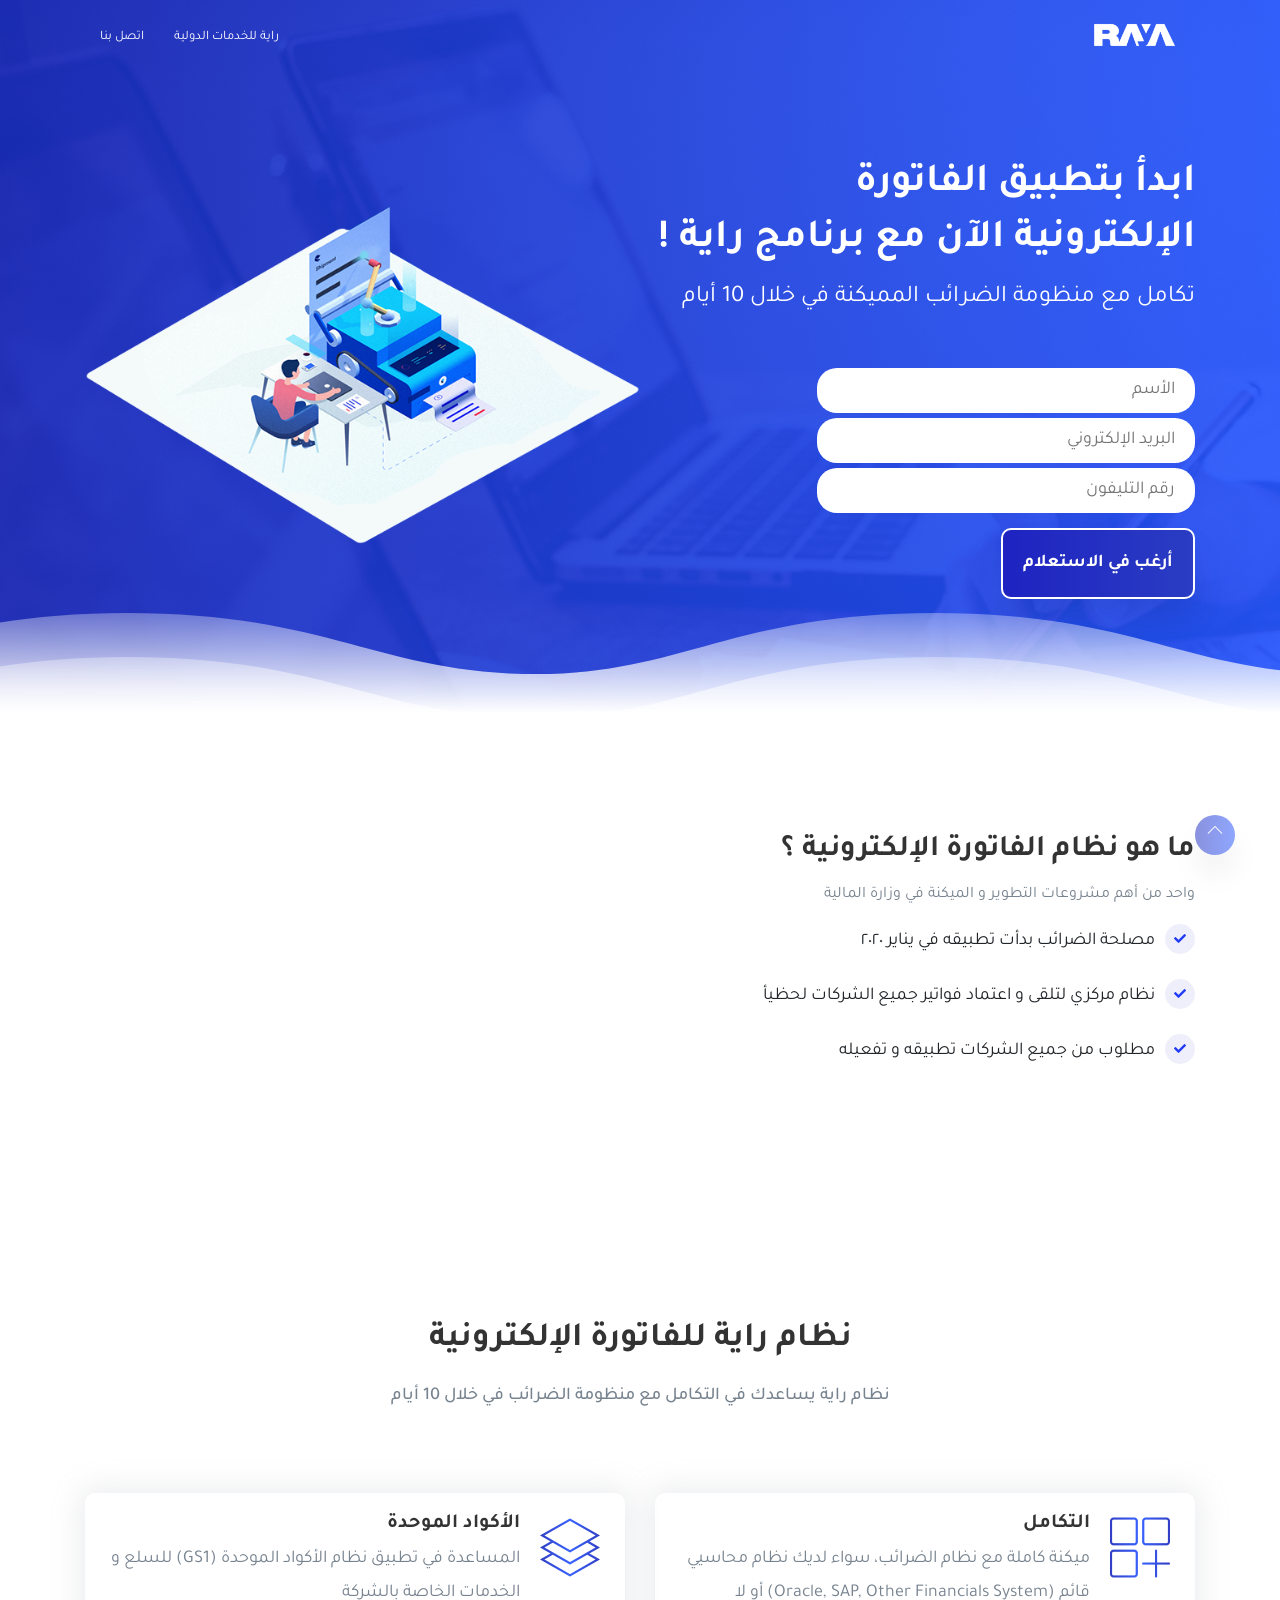
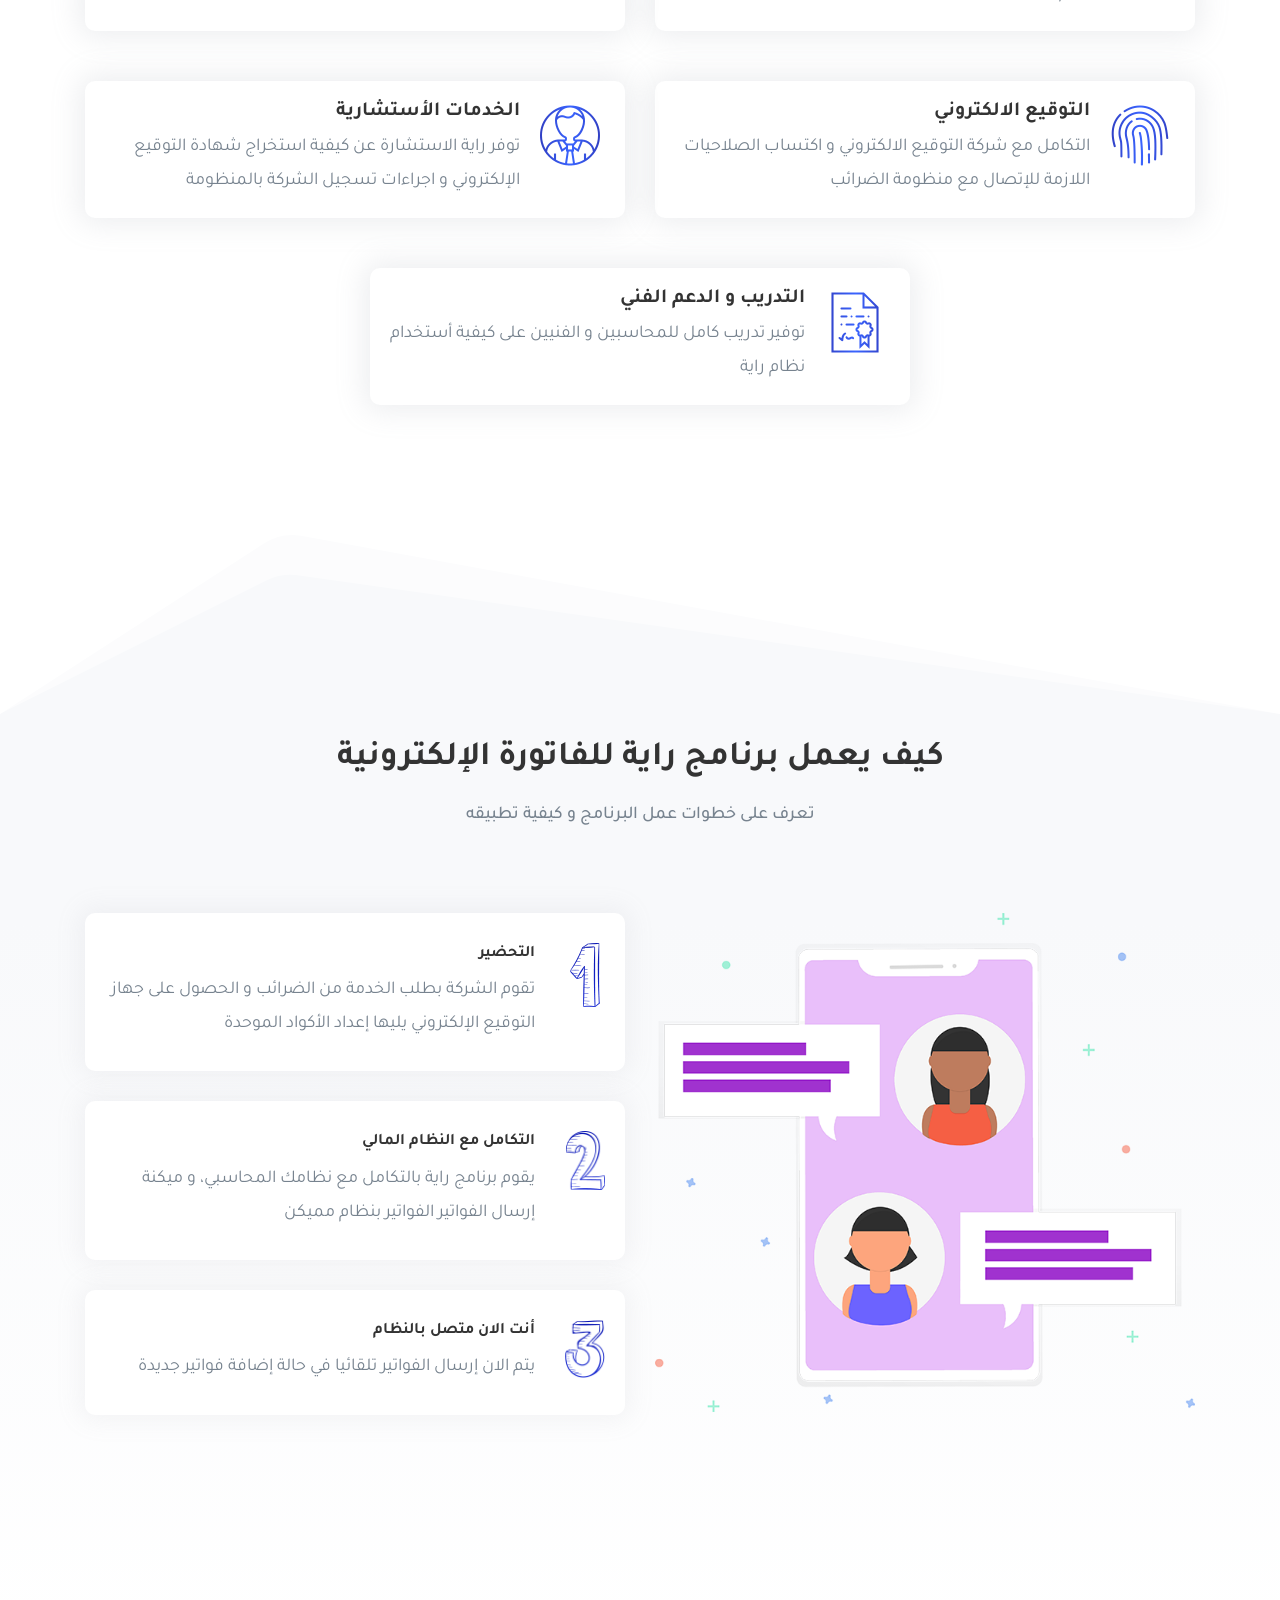
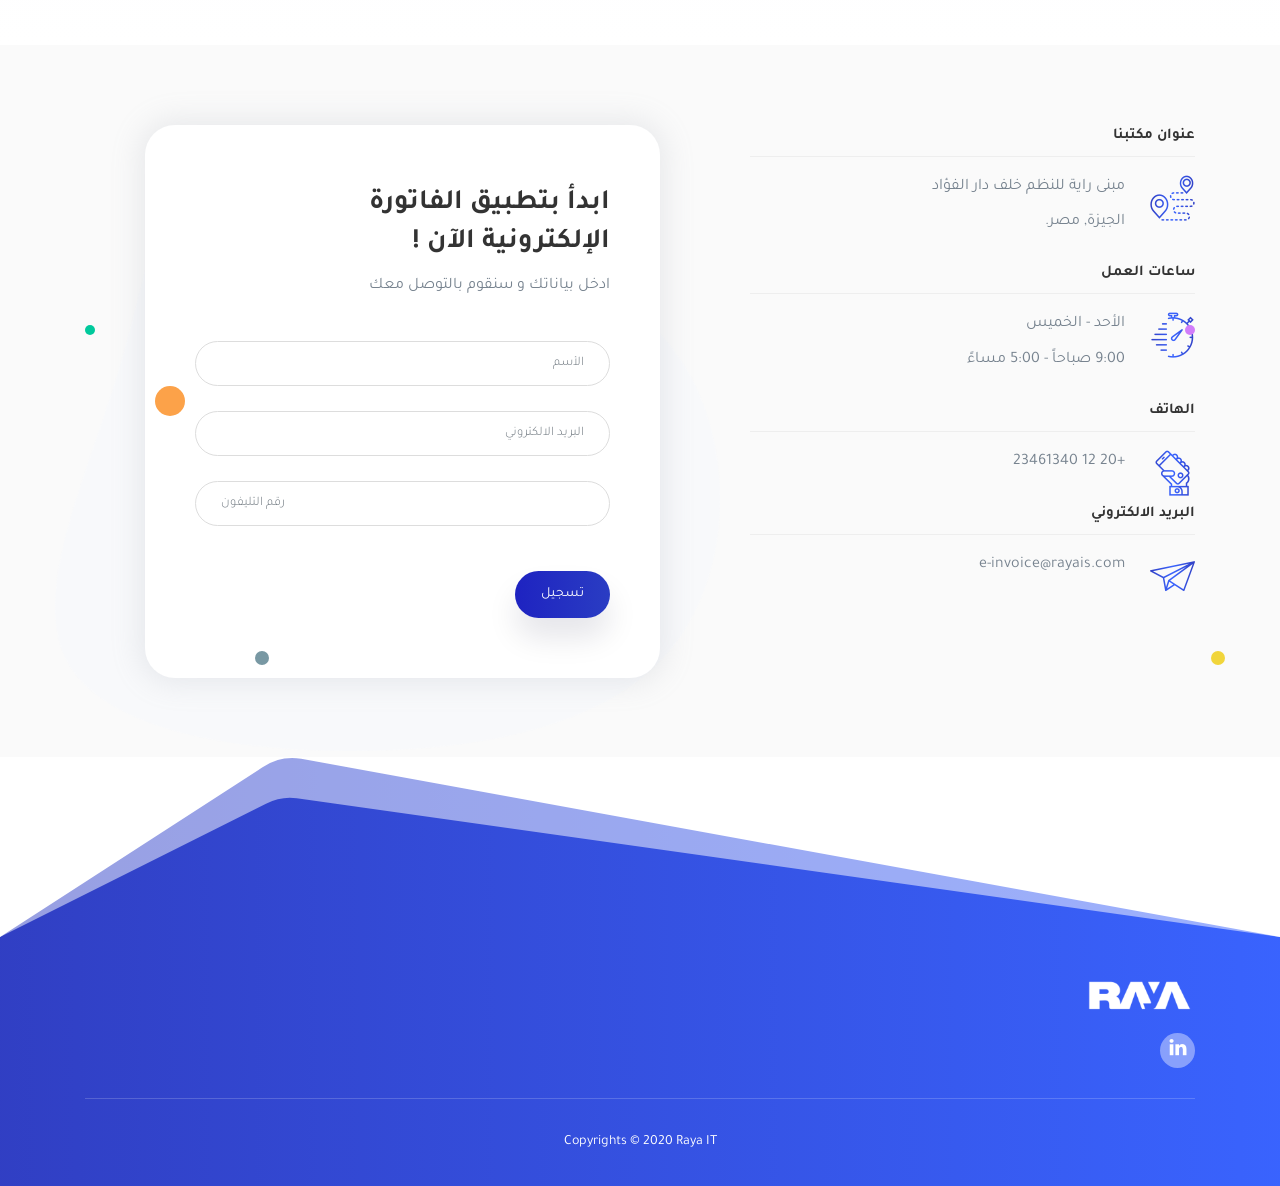
==== index.html @ 97642ca1 "Update index.html" ====
<!DOCTYPE html>
<html dir="rtl" lang="ar">
    <head>
        <meta charset="utf-8">
        <meta name="viewport" content="width=device-width, initial-scale=1">
        <title>Raya e-Invoice </title>
        <meta name="description" content="Raya e-Invoice Solution">
        <link rel="icon" href="favicon.png">
        <!-- Font Icons -->
        <link rel="stylesheet" href="css/fontawesome.min.css">
        <link rel="stylesheet" href="css/themify-icons.css">
        <link rel="stylesheet" href="css/flaticon.css">
        <!-- Bootstrap -->
        <link rel="stylesheet" href="css/bootstrap.min.css">
        <!-- Animation -->
        <link rel="stylesheet" href="css/animate.min.css">
        <!-- Owl Carousel -->
        <link rel="stylesheet" href="css/owl.carousel.min.css">
        <!-- Light Case -->
        <link rel="stylesheet" href="css/lightcase.min.css" type="text/css">
        <!-- Template style -->
        <link rel="stylesheet" href="css/style.css">
        <!--[if lt IE 9]>
          <script src="js/html5shiv.min.js"></script>
          <script src="js/respond.min.js"></script>
        <![endif]-->
    </head>
    <body>
        <!-- preloader -->
        <div id="preloader">
            <div id="preloader-circle">
                <span></span>
                <span></span>
            </div>
        </div>
        <!-- /preloader -->

        <!--Start Header Area-->
        <header class="header-area" id="header-area">
            <nav class="navbar navbar-expand-md fixed-top">
                <div class="container">
                    <div class="site-logo"><a class="navbar-brand" href="http://raya-it.net" target="_blank"><img src="images/logo.png" class="img-fluid" alt="Img" /></a></div>
                    <button class="navbar-toggler" type="button" data-toggle="collapse" data-target="#navbarCollapse" aria-controls="navbarCollapse" aria-expanded="false" aria-label="Toggle navigation">
                        <span class="navbar-toggler-icon"><i class="ti-menu"></i></span>
                    </button>
                    <div class="collapse navbar-collapse" id="navbarCollapse">
                        <ul class="navbar-nav">
                            <li class="nav-item"><a href="http://raya-it.net" target="_blank" >راية للخدمات الدولية</a></li>
                            <li class="nav-item"><a href="#" data-scroll-nav="8">اتصل بنا</a></li>
                        </ul>
                    </div>
                </div>
            </nav>
        </header>
        <!-- //End Header Area-->

        <!-- Start Slider Home -->
        <section class="start_home demo2">
            <div class="banner_top">
                <div class="container">
                    <div class="row">
                        <div class="col-md-6 start-home-content">
                            <h1>ابدأ بتطبيق الفاتورة<br> الإلكترونية الآن مع برنامج راية !</h1>
                            <p>تكامل مع منظومة الضرائب المميكنة في خلال 10 أيام </p>
							<div class="home-banner-subscribe">
								<form>
									<div class="newsletter-form">
										<input type="text" placeholder="الأسم" />
										<input type="text" placeholder="البريد الإلكتروني" />
										<input type="text" placeholder="رقم التليفون" />
										
										<button class="btn theme-btn" type="submit">أرغب في الاستعلام</button>
																				
									</div>
								</form>
							</div>
                        </div>
                        <div class="col-md-6 start-home-img">
                            <img class="img-fluid" src="images/banner-invoice.png" alt="Img"/>
                        </div>
                    </div>
                </div>
            </div>
            <div class="wave-area">
                <div class="wave"></div>
                <div class="wave"></div>
            </div>
        </section>

		 <!-- Start How it works Section -->
        <section id="how-it-work" class="section-block" data-scroll-index="2">
            <div class="container">
                <div class="row">
                    <div class="col-md-6">
                        <div class="section-header-style2">
                            <h2>ما هو نظام الفاتورة الإلكترونية ؟</h2>
                            <p>واحد من أهم مشروعات التطوير و الميكنة في وزارة المالية</p>
                        </div>
                        <ul class="list-checked">
                            <li><i class="fas fa-check"></i> مصلحة الضرائب بدأت تطبيقه في يناير ٢٠٢٠</li>
                            <li><i class="fas fa-check"></i> نظام مركزي لتلقى و اعتماد فواتير جميع الشركات لحظيأ</li>
                            <li><i class="fas fa-check"></i> مطلوب من جميع الشركات تطبيقه و تفعيله </li>
                        </ul>
                    </div>
                    <div class="col-md-6">
                        <iframe width="560" height="315" src="https://www.youtube.com/embed/XRFrJPAhNMk?controls=0" 
								frameborder="0" allow="accelerometer; autoplay; clipboard-write; encrypted-media; gyroscope; picture-in-picture" 
								allowfullscreen>
						</iframe>
                    </div>
                </div>
            </div>
        </section>
        <!-- End How it works Section -->
		
        <!-- Start Features Section -->
        <section id="AppFeatures" class="section-block features-style2"  data-scroll-index="1">
            <div class="container">
                <div class="section-header">
                    <h2>نظام راية للفاتورة الإلكترونية</h2>
                    <p>
                       نظام راية يساعدك في التكامل مع منظومة الضرائب في خلال 10 أيام
                    </p>
                </div>
                <div class="row">
                    <div class="col-md-6">
                        <div class="feature-block">
                            <div class="faq-icon">
                                <i class="flaticon flaticon-app"></i>
                             </div>
                            <div class="feature-content">
                                <h3>التكامل</h3>
                                <p>ميكنة كاملة مع نظام الضرائب، سواء لديك نظام محاسيي قائم (Oracle, SAP, Other Financials System) أو لا</p>
                            </div>
                        </div>
                        <div class="feature-block">
                            <div class="faq-icon">
                                <i class="flaticon flaticon-fingerprint"></i>
                             </div>
                            <div class="feature-content">
                                <h3>التوقيع الالكتروني</h3>
                                <p>التكامل مع شركة التوقيع الالكتروني و اكتساب الصلاحيات اللازمة للإتصال مع منظومة الضرائب</p>
                            </div>
                        </div>

                    </div>
                    <div class="col-md-6">
                        <div class="feature-block">
							<div class="faq-icon">
                                <i class="flaticon flaticon-layers"></i>
                             </div>
                            <div class="feature-content">
                                <h3>الأكواد الموحدة</h3>
                                <p>المساعدة في تطبيق نظام الأكواد الموحدة (GS1) للسلع و الخدمات الخاصة بالشركة</p>
                            </div>
                        </div>
                        <div class="feature-block">
							<div class="faq-icon">
                                <i class="flaticon flaticon-user-6"></i>
                             </div>
                            <div class="feature-content">
                                <h3>الخدمات الأستشارية</h3>
                                <p>توفر راية الاستشارة عن كيفية استخراج شهادة التوقيع الإلكتروني و اجراءات تسجيل الشركة بالمنظومة</p>
                            </div>
                        </div>
                    </div>
                </div>
				<div class="row justify-content-center">
					<div class="col-md-6 ">
                        <div class="feature-block">
							<div class="faq-icon">
                                <i class="flaticon flaticon-diploma"></i>
                             </div>
                            <div class="feature-content">
                                <h3>التدريب و الدعم الفني</h3>
                                <p>توفير تدريب كامل للمحاسبين و الفنيين على كيفية أستخدام نظام راية</p>
                            </div>
                        </div>
					</div>
				</div>
            </div>
        </section>
        <!-- End Features Section -->


        <!-- Start App Screenshots Section -->
        <section id="appScreenshots" class="section-block" data-scroll-index="3">
            <div class="shape-top"></div>
            <div class="container">
                <div class="section-header">
                    <h2>كيف يعمل برنامج راية للفاتورة الإلكترونية</h2>
                    <p>
                        تعرف على خطوات عمل البرنامج و كيفية تطبيقه
                    </p>
                </div>

                 <div class="row">
                    <div class="col-md-6">
                        <div class="img-box">
                            <img src="images/how-work.png" alt="Img" />
                        </div>
                    </div>
                    <div class="col-md-6">
                        <!-- Start Block 1 -->
                        <div class="description-block">
                            <div class="inner-box">
                                <div class="step_num"><img src="images/step1.png" alt="Img"/></div>
                                <h3>التحضير</h3>
                                <p>تقوم الشركة بطلب الخدمة من الضرائب و الحصول على جهاز التوقيع الإلكتروني
								يليها إعداد الأكواد الموحدة 
								</p>
                            </div>
                        </div>
                        <!-- End Block 1 -->

                        <!-- Start Block 2 -->
                        <div class="description-block">
                            <div class="inner-box">
                                <div class="step_num"><img src="images/step2.png" alt="Img"/></div>
                                <h3>التكامل مع النظام المالي</h3>
                                <p> يقوم برنامج راية بالتكامل مع نظامك المحاسبي، و ميكنة إرسال الفواتير الفواتير بنظام مميكن</p>
                            </div>
                        </div>
                        <!-- End Block 2 -->

                        <!-- Start Block 3 -->
                        <div class="description-block">
                            <div class="inner-box">
                                <div class="step_num"><img src="images/step3.png" alt="Img"/></div>
                                <h3>أنت الان متصل بالنظام</h3>
                                <p> يتم الان إرسال الفواتير تلقائيا في حالة إضافة فواتير جديدة</p>
                            </div>
                        </div>
                        <!-- End Block 3 -->
                    </div>
                </div>
				
            </div>
        </section>
        <!-- End App Screenshots Section -->

        <!-- Start Pricing Section -->
        <!--<section id="pricing" class="section-block" data-scroll-index="4">
            <div class="container">
                <div class="row">
                    <div class="col-md-5">
                        <div class="section-header-style2">
                            <h2>لا تكاليف إضافية.<br>ادفع مقابل ما تستخدمه.</h2>
                            <p>اختر الخدمة الأنسب لاحتياجاتك بسعر معقول.</p>
                        </div>
                        <ul class="nav pricing-btns-group">
                            <li><a class="active btn" data-toggle="tab" href="#monthly">بالشهر</a></li>
                            <li><a class="btn" data-toggle="tab" href="#yearly">بالسنة <span class="btn-badge">10% تخفيض</span></a></li>
                        </ul>
                    </div>
                    <div class="col-md-7">
                        <div class="tab-content">
                            
                            <div id="monthly" class="tab-pane fade in active show">
                                <div class="row">
                                    
                                    <div class="col-md-6">
                                        <div class="pricing-card">
                                            <header class="card-header">
                                                <h4>الخطة الفردية</h4>
                                                <span class="card-header-price">
                                                    <span class="simbole">$</span>
                                                    <span class="price-num">22</span>
                                                    <span class="price-date">/شهرياً</span>
                                                </span>
                                                <div class="shape-bottom">
                                                    <img src="images/shapes/price-shape.svg" alt="shape" class="bottom-shape img-fluid">
                                                </div>
                                            </header>
                                            <div class="card-body">
                                                <ul>
                                                    <li>
                                                        <span class="fas fa-check"></span>
                                                        دعم مجاني
                                                    </li>
                                                    <li>
                                                        <span class="fas fa-check"></span>
                                                        400+ صفحة
                                                    </li>
                                                    <li>
                                                        <span class="fas fa-check"></span>
                                                        100+ صفحات داخلية
                                                    </li>
                                                    <li>
                                                        <span class="fas fa-check"></span>
                                                        20+ صفحة رئيسية
                                                    </li>
                                                </ul>
                                                <button type="button" class="btn btn-sm btn-block">ابدأ الآن</button>
                                            </div>
                                        </div>
                                    </div>
                                    

                                    
                                    <div class="col-md-6">
                                        <div class="pricing-card top-35">
                                            <header class="card-header">
                                                <h4>خطط الشركات</h4>
                                                <span class="card-header-price">
                                                    <span class="simbole">$</span>
                                                    <span class="price-num">99</span>
                                                    <span class="price-date">/شهرياً</span>
                                                </span>
                                                <div class="shape-bottom">
                                                    <img src="images/shapes/price-shape.svg" alt="shape" class="bottom-shape img-fluid">
                                                </div>
                                            </header>
                                            <div class="card-body">
                                                <ul>
                                                    <li>
                                                        <span class="fas fa-check"></span>
                                                        دعم مجاني
                                                    </li>
                                                    <li>
                                                        <span class="fas fa-check"></span>
                                                        400+ صفحة
                                                    </li>
                                                    <li>
                                                        <span class="fas fa-check"></span>
                                                        100+ صفحات داخلية
                                                    </li>
                                                    <li>
                                                        <span class="fas fa-check"></span>
                                                        20+ صفحة رئيسية
                                                    </li>
                                                    <li>
                                                        <span class="fas fa-check"></span>
                                                        نطاق مجاني
                                                    </li>
                                                    <li>
                                                        <span class="fas fa-check"></span>
                                                        موقع تجارة الكترونية
                                                    </li>
                                                </ul>
                                                <button type="button" class="btn btn-sm btn-block">ابدأ الآن</button>
                                            </div>
                                        </div>
                                    </div>
                                    
                                </div>
                            </div>
                            

                            
                            <div id="yearly" class="tab-pane fade">
                                <div class="row">
                                    
                                    <div class="col-md-6">
                                        <div class="pricing-card">
                                            <header class="card-header">
                                                <h4>الخطة الفردية</h4>
                                                <span class="card-header-price">
                                                    <span class="simbole">$</span>
                                                    <span class="price-num">122</span>
                                                    <span class="price-date">/سنوياً</span>
                                                </span>
                                                <div class="shape-bottom">
                                                    <img src="images/shapes/price-shape.svg" alt="shape" class="bottom-shape img-fluid">
                                                </div>
                                            </header>
                                            <div class="card-body">
                                                <ul>
                                                    <li>
                                                        <span class="fas fa-check"></span>
                                                        دعم مجاني
                                                    </li>
                                                    <li>
                                                        <span class="fas fa-check"></span>
                                                        400+ صفحة
                                                    </li>
                                                    <li>
                                                        <span class="fas fa-check"></span>
                                                        100+ صفحات داخلية
                                                    </li>
                                                    <li>
                                                        <span class="fas fa-check"></span>
                                                        20+ صفحة رئيسية
                                                    </li>
                                                </ul>
                                                <button type="button" class="btn btn-sm btn-block">ابدأ الآن</button>
                                            </div>
                                        </div>
                                    </div>
                                    

                                    
                                    <div class="col-md-6">
                                        <div class="pricing-card top-35">
                                            <header class="card-header">
                                                <h4>خطط الشركات</h4>
                                                <span class="card-header-price">
                                                    <span class="simbole">$</span>
                                                    <span class="price-num">299</span>
                                                    <span class="price-date">/سنوياً</span>
                                                </span>
                                                <div class="shape-bottom">
                                                    <img src="images/shapes/price-shape.svg" alt="shape" class="bottom-shape img-fluid">
                                                </div>
                                            </header>
                                            <div class="card-body">
                                                <ul>
                                                    <li>
                                                        <span class="fas fa-check"></span>
                                                        دعم مجاني
                                                    </li>
                                                    <li>
                                                        <span class="fas fa-check"></span>
                                                        400+ صفحة
                                                    </li>
                                                    <li>
                                                        <span class="fas fa-check"></span>
                                                        100+ صفحات داخلية
                                                    </li>
                                                    <li>
                                                        <span class="fas fa-check"></span>
                                                        20+ صفحة رئيسية
                                                    </li>
                                                    <li>
                                                        <span class="fas fa-check"></span>
                                                        نطاق مجاني
                                                    </li>
                                                    <li>
                                                        <span class="fas fa-check"></span>
                                                        موقع تجارة الكترونية
                                                    </li>
                                                </ul>
                                                <button type="button" class="btn btn-sm btn-block">ابدأ الآن</button>
                                            </div>
                                        </div>
                                    </div>
                                    
                                </div>
                            </div>
                            
                        </div>
                    </div>
                </div>
            </div>
        </section>
        <!-- End Pricing Section -->


        <!-- Start Faqs Section -->
        <!--<section id="faqs" class="section-block" data-scroll-index="6">
            <div class="container">
                <div class="section-header">
                    <h2>الأسئلة المكررة</h2>
                    <p>
                        لوريم ايبسوم دولار سيت أميت ,كونسيكتيتور أدايبا يسكينج أليايت,سيت دو أيوسمود تيمبور أنكايديد<br>
                        يوت انيم أد مينيم فينايم,كيواس نوستريد أكسير. 
                    </p>
                </div>
                <div class="row">
                    <div class="col-md-6">
                        <div class="img-box">
                            <img src="images/faq2.png" class="img-fluid" alt="Img" />
                        </div>
                    </div>
                    <div class="col-md-6">
                        <div class="accordion" id="accordionExample">
                            
                            <div class="card">
                                <div class="card-header" id="headingOne">
                                    <h2 class="mb-0">
                                        <button class="btn btn-link" type="button" data-toggle="collapse" data-target="#collapseOne" aria-expanded="true" aria-controls="collapseOne">
                                            لوريم ايبسوم دولار سيت أميت ,كونسيكتيتور أدايبا يسكينج?
                                        </button>
                                    </h2>
                                </div>

                                <div id="collapseOne" class="collapse show" aria-labelledby="headingOne" data-parent="#accordionExample">
                                    <div class="card-body">
                                        لوريم ايبسوم دولار سيت أميت ,كونسيكتيتور أدايبا يسكينج أليايت,سيت دو أيوسمود تيمبور أنكايديديونتيوت لابوري ات دولار ماجنا أليكيوا . يوت انيم أد مينيم فينايم,كيواس نوستريد أكسير سيتاشن يللأمكو لابورأس
                                    </div>
                                </div>
                            </div>
                            

                            
                            <div class="card">
                                <div class="card-header" id="headingTwo">
                                    <h2 class="mb-0">
                                        <button class="btn btn-link collapsed" type="button" data-toggle="collapse" data-target="#collapseTwo" aria-expanded="false" aria-controls="collapseTwo">
                                            لوريم ايبسوم دولار سيت أميت ,كونسيكتيتور أدايبا يسكينج?
                                        </button>
                                    </h2>
                                </div>
                                <div id="collapseTwo" class="collapse" aria-labelledby="headingTwo" data-parent="#accordionExample">
                                    <div class="card-body">
                                        لوريم ايبسوم دولار سيت أميت ,كونسيكتيتور أدايبا يسكينج أليايت,سيت دو أيوسمود تيمبور أنكايديديونتيوت لابوري ات دولار ماجنا أليكيوا . يوت انيم أد مينيم فينايم,كيواس نوستريد أكسير سيتاشن يللأمكو لابورأس
                                    </div>
                                </div>
                            </div>
                            

                            
                            <div class="card">
                                <div class="card-header" id="headingThree">
                                    <h2 class="mb-0">
                                        <button class="btn btn-link collapsed" type="button" data-toggle="collapse" data-target="#collapseThree" aria-expanded="false" aria-controls="collapseThree">
                                            لوريم ايبسوم دولار سيت أميت ,كونسيكتيتور أدايبا يسكينج?
                                        </button>
                                    </h2>
                                </div>
                                <div id="collapseThree" class="collapse" aria-labelledby="headingThree" data-parent="#accordionExample">
                                    <div class="card-body">
                                        لوريم ايبسوم دولار سيت أميت ,كونسيكتيتور أدايبا يسكينج أليايت,سيت دو أيوسمود تيمبور أنكايديديونتيوت لابوري ات دولار ماجنا أليكيوا . يوت انيم أد مينيم فينايم,كيواس نوستريد أكسير سيتاشن يللأمكو لابورأس
                                    </div>
                                </div>
                            </div>
                            

                            
                            <div class="card">
                                <div class="card-header" id="headingFour">
                                    <h2 class="mb-0">
                                        <button class="btn btn-link collapsed" type="button" data-toggle="collapse" data-target="#collapseFour" aria-expanded="false" aria-controls="collapseFour">
                                            لوريم ايبسوم دولار سيت أميت ,كونسيكتيتور أدايبا يسكينج?
                                        </button>
                                    </h2>
                                </div>
                                <div id="collapseFour" class="collapse" aria-labelledby="headingThree" data-parent="#accordionExample">
                                    <div class="card-body">
                                        لوريم ايبسوم دولار سيت أميت ,كونسيكتيتور أدايبا يسكينج أليايت,سيت دو أيوسمود تيمبور أنكايديديونتيوت لابوري ات دولار ماجنا أليكيوا . يوت انيم أد مينيم فينايم,كيواس نوستريد أكسير سيتاشن يللأمكو لابورأس
                                    </div>
                                </div>
                            </div>
                            
                        </div>
                    </div>
                </div>
            </div>
        </section>
        <!-- End Faqs Section -->


        <!-- Start Contact Section -->
        <section id="contact" class="section-block" data-scroll-index="8">
            <div class="bubbles-animate">
                <div class="bubble b_one"></div>
                <div class="bubble b_two"></div>
                <div class="bubble b_three"></div>
                <div class="bubble b_four"></div>
                <div class="bubble b_six"></div>
            </div>
            <div class="container">
                <div class="row">
                    <!-- Start Contact Information -->
                    <div class="col-md-5">
                        <div class="contact-details">
                            <!-- Start Contact Block -->
                            <div class="contact-block">
                                <h4>عنوان مكتبنا</h4>
                                <div class="contact-block-side">
                                    <i class="flaticon-route"></i>
                                    <p>
                                        <span>مبنى راية للنظم خلف دار الفؤاد </span>
                                        <span>الجيزة, مصر.</span>
                                    </p>
                                </div>
                            </div>
                            <!-- End Contact Block -->

                            <!-- Start Contact Block -->
                            <div class="contact-block">
                                <h4>ساعات العمل</h4>
                                <div class="contact-block-side">
                                    <i class="flaticon-stopwatch-4"></i>
                                    <p>
                                        <span>الأحد - الخميس </span>
                                        <span>9:00 صباحاً - 5:00 مساءً</span>
                                    </p>
                                </div>
                            </div>
                            <!-- End Contact Block -->

                            <!-- Start Contact Block -->
                            <div class="contact-block">
                                <h4>الهاتف</h4>
                                <div class="contact-block-side">
                                    <i class="flaticon-smartphone-7"></i>
                                    <p>
                                        <span>+20 12 23461340</span>
                                    </p>
                                </div>
                            </div>
                            <!-- End Contact Block -->

                            <!-- Start Contact Block -->
                            <div class="contact-block">
                                <h4>البريد الالكتروني</h4>
                                <div class="contact-block-side">
                                    <i class="flaticon-paper-plane-1"></i>
                                    <p>
                                        <span> e-invoice@rayais.com</span>
                                    </p>
                                </div>
                            </div>
                            <!-- End Contact Block -->
                        </div>
                    </div>
                    <!-- End Contact Information -->

                    <!-- Start Contact form Area -->
                    <div class="col-md-7">
                        <div class="contact-shape">
                            <img src="images/shapes/contact-form.png" class="img-fluid" alt="Img"/>
                        </div>
                        <div class="contact-form-block">
                            <div class="section-header-style2">
                                <h2>  ابدأ بتطبيق الفاتورة<br> الإلكترونية الآن 
								!
								</h2>
                                <p>
                                  ادخل بياناتك و سنقوم بالتوصل معك
                                </p>
                            </div>
                            <form class="contact-form">
								
                                <input type="text" class="form-control" placeholder="الأسم" />
                                <input type="email" class="form-control" placeholder="البريد الالكتروني" />
                                <input type="tel" class="form-control"placeholder="رقم التليفون" />
                               
                                <button class="btn theme-btn">تسجيل</button>
                            </form>
                        </div>

                    </div>
                    <!-- End Contact form Area -->
                </div>
            </div>
        </section>
        <!-- End Contact Section -->

        <!-- Start Footer Area -->
        <footer>
            <div class="shape-top"></div>
            <div class="container">
                <!-- End Footer Top  Area -->
                <div class="top-footer">
                    <div class="row">
                        <!-- Start Column 1 -->
                        <div class="col-md-4">
                            <div class="footer-logo">
                                <img src="images/logo.png" class="img-fluid" alt="Img" />
                            </div>
                            <div class="footer-social-links">
                                <a href="https://www.linkedin.com/company/raya-international-services/" target="_blank" ><i class="ti-linkedin"></i></a>
                            </div>
                        </div>
                        <!-- End Column 1 -->

                    </div>
                </div>
                <!-- End Footer Top  Area -->

                <!-- Start Copyrights Area -->
                <div class="copyrights">
                    <p>Copyrights © 2020 Raya IT</p>
                </div>
                <!-- End Copyrights Area -->
            </div>
        </footer>
        <!-- End Footer Area -->

        <!-- Start To Top Button -->
        <div id="back-to-top">
            <a class="top" id="top" href="#header-area"> <i class="ti-angle-up"></i> </a>
        </div>
        <!-- End To Top Button -->

        <!-- Start JS FILES -->
        <!-- JQuery -->
        <script src="js/jquery.min.js"></script>
        <script src="js/popper.min.js"></script>
        <!-- Bootstrap -->
        <script src="js/bootstrap.min.js"></script>
        <!-- Wow Animation -->
        <script src="js/wow.min.js"></script>
        <!-- Owl Coursel -->
        <script src="js/owl.carousel.min.js"></script>
        <!-- Images LightCase -->
        <script src="js/lightcase.min.js"></script>
        <!-- scrollIt -->
        <script src="js/scrollIt.min.js"></script>
        <!-- Main Script -->
        <script src="js/script.js"></script>
    </body>
</html>
---- css/lightcase.min.css ----
/** * Lightcase - jQuery Plugin * The smart and flexible Lightbox Plugin. * * @authorCornel Boppart <cornel@bopp-art.com> * @copyrightAuthor * * @version2.5.0 (11/03/2018) *//** * Lightcase settings * * Note: Override default settings for your project without touching this source code by simply * defining those variables within a SASS map called '$lightcase-custom'. * * // Example usage * $lightcase-custom: ( * 'breakpoint': 768px * ); */@font-face{font-family: 'lightcase'; src: url("../fonts/lightcase.eot?55356177"); src: url("../fonts/lightcase.eot?55356177#iefix") format("embedded-opentype"), url("../fonts/lightcase.woff?55356177") format("woff"), url("../fonts/lightcase.ttf?55356177") format("truetype"), url("../fonts/lightcase.svg?55356177#lightcase") format("svg"); font-weight: normal; font-style: normal;}/* line 12, ../scss/components/fonts/_font-lightcase.scss */[class*='lightcase-icon-']:before{font-family: 'lightcase', sans-serif; font-style: normal; font-weight: normal; speak: none; display: inline-block; text-decoration: inherit; width: 1em; text-align: center; /* For safety - reset parent styles, that can break glyph codes*/ font-variant: normal; text-transform: none; /* fix buttons height, for twitter bootstrap */ line-height: 1em; /* Uncomment for 3D effect */ /* text-shadow: 1px 1px 1px rgba(127, 127, 127, 0.3); */}/* Codes *//* line 35, ../scss/components/fonts/_font-lightcase.scss */.lightcase-icon-play:before{content: '\e800';}/* line 36, ../scss/components/fonts/_font-lightcase.scss */.lightcase-icon-pause:before{content: '\e801';}/* line 37, ../scss/components/fonts/_font-lightcase.scss */.lightcase-icon-close:before{content: '\e802';}/* line 38, ../scss/components/fonts/_font-lightcase.scss */.lightcase-icon-prev:before{content: '\e803';}/* line 39, ../scss/components/fonts/_font-lightcase.scss */.lightcase-icon-next:before{content: '\e804';}/* line 40, ../scss/components/fonts/_font-lightcase.scss */.lightcase-icon-spin:before{content: '\e805';}/** * Mixin providing icon defaults to be used on top of font-lightcase. * * Example usage: * @include icon(#e9e9e9) *//** * Mixin providing icon defaults including a hover status to be used * on top of font-lightcase. * * Example usage: * @include icon-hover(#e9e9e9, #fff) *//** * Provides natural content overflow behavior and scrolling support * even so for touch devices. * * Example usage: * @include overflow() *//** * Neutralizes/resets dimensions including width, height, position as well as margins, * paddings and styles. Used to enforce a neutral and unstyled look and behavoir! * * Example usage: * @include clear(true) * * @param boolean $important */@-webkit-keyframes lightcase-spin{0%{-webkit-transform: rotate(0deg); -moz-transform: rotate(0deg); -o-transform: rotate(0deg); transform: rotate(0deg);}100%{-webkit-transform: rotate(359deg); -moz-transform: rotate(359deg); -o-transform: rotate(359deg); transform: rotate(359deg);}}@-moz-keyframes lightcase-spin{0%{-webkit-transform: rotate(0deg); -moz-transform: rotate(0deg); -o-transform: rotate(0deg); transform: rotate(0deg);}100%{-webkit-transform: rotate(359deg); -moz-transform: rotate(359deg); -o-transform: rotate(359deg); transform: rotate(359deg);}}@-o-keyframes lightcase-spin{0%{-webkit-transform: rotate(0deg); -moz-transform: rotate(0deg); -o-transform: rotate(0deg); transform: rotate(0deg);}100%{-webkit-transform: rotate(359deg); -moz-transform: rotate(359deg); -o-transform: rotate(359deg); transform: rotate(359deg);}}@-ms-keyframes lightcase-spin{0%{-webkit-transform: rotate(0deg); -moz-transform: rotate(0deg); -o-transform: rotate(0deg); transform: rotate(0deg);}100%{-webkit-transform: rotate(359deg); -moz-transform: rotate(359deg); -o-transform: rotate(359deg); transform: rotate(359deg);}}@keyframes lightcase-spin{0%{-webkit-transform: rotate(0deg); -moz-transform: rotate(0deg); -o-transform: rotate(0deg); transform: rotate(0deg);}100%{-webkit-transform: rotate(359deg); -moz-transform: rotate(359deg); -o-transform: rotate(359deg); transform: rotate(359deg);}}/* line 1, ../scss/components/modules/_case.scss */#lightcase-case{display: none; position: fixed; z-index: 2002; top: 50%; left: 50%; font-family: arial, sans-serif; font-size: 13px; line-height: 1.5; text-align: left; text-shadow: 0 0 10px rgba(0, 0, 0, 0.5);}@media screen and (max-width: 640px){/* line 16, ../scss/components/modules/_case.scss */ html[data-lc-type=inline] #lightcase-case, html[data-lc-type=ajax] #lightcase-case{position: fixed !important; top: 0 !important; left: 0 !important; right: 0 !important; bottom: 0 !important; margin: 0 !important; padding: 55px 0 70px 0; width: 100% !important; height: 100% !important; overflow: auto !important;}}@media screen and (min-width: 641px){/* line 4, ../scss/components/modules/_content.scss */ html:not([data-lc-type=error]) #lightcase-content{position: relative; z-index: 1; text-shadow: none; background-color: #fff; -webkit-box-shadow: 0 0 30px rgba(0, 0, 0, 0.5); -moz-box-shadow: 0 0 30px rgba(0, 0, 0, 0.5); -o-box-shadow: 0 0 30px rgba(0, 0, 0, 0.5); box-shadow: 0 0 30px rgba(0, 0, 0, 0.5); -webkit-backface-visibility: hidden;}}@media screen and (min-width: 641px){/* line 23, ../scss/components/modules/_content.scss */ html[data-lc-type=image] #lightcase-content, html[data-lc-type=video] #lightcase-content{background-color: #333;}}/* line 31, ../scss/components/modules/_content.scss */html[data-lc-type=inline] #lightcase-content, html[data-lc-type=ajax] #lightcase-content, html[data-lc-type=error] #lightcase-content{-webkit-box-shadow: none; -moz-box-shadow: none; -o-box-shadow: none; box-shadow: none;}@media screen and (max-width: 640px){/* line 31, ../scss/components/modules/_content.scss */ html[data-lc-type=inline] #lightcase-content, html[data-lc-type=ajax] #lightcase-content, html[data-lc-type=error] #lightcase-content{position: relative !important; top: auto !important; left: auto !important; width: auto !important; height: auto !important; margin: 0 !important; padding: 0 !important; border: none !important; background: none !important;}}/* line 43, ../scss/components/modules/_content.scss */html[data-lc-type=inline] #lightcase-content .lightcase-contentInner, html[data-lc-type=ajax] #lightcase-content .lightcase-contentInner, html[data-lc-type=error] #lightcase-content .lightcase-contentInner{-webkit-box-sizing: border-box; -moz-box-sizing: border-box; -o-box-sizing: border-box; box-sizing: border-box;}@media screen and (max-width: 640px){/* line 43, ../scss/components/modules/_content.scss */ html[data-lc-type=inline] #lightcase-content .lightcase-contentInner, html[data-lc-type=ajax] #lightcase-content .lightcase-contentInner, html[data-lc-type=error] #lightcase-content .lightcase-contentInner{padding: 15px;}/* line 52, ../scss/components/modules/_content.scss */ html[data-lc-type=inline] #lightcase-content .lightcase-contentInner, html[data-lc-type=inline] #lightcase-content .lightcase-contentInner > *, html[data-lc-type=ajax] #lightcase-content .lightcase-contentInner, html[data-lc-type=ajax] #lightcase-content .lightcase-contentInner > *, html[data-lc-type=error] #lightcase-content .lightcase-contentInner, html[data-lc-type=error] #lightcase-content .lightcase-contentInner > *{width: 100% !important; max-width: none !important;}/* line 59, ../scss/components/modules/_content.scss */ html[data-lc-type=inline] #lightcase-content .lightcase-contentInner > *:not(iframe), html[data-lc-type=ajax] #lightcase-content .lightcase-contentInner > *:not(iframe), html[data-lc-type=error] #lightcase-content .lightcase-contentInner > *:not(iframe){height: auto !important; max-height: none !important;}}@media screen and (max-width: 640px){/* line 70, ../scss/components/modules/_content.scss */ html.lightcase-isMobileDevice[data-lc-type=iframe] #lightcase-content .lightcase-contentInner iframe{overflow: auto; -webkit-overflow-scrolling: touch;}}@media screen and (max-width: 640px) and (min-width: 641px){/* line 74, ../scss/components/modules/_content.scss */ html[data-lc-type=image] #lightcase-content .lightcase-contentInner, html[data-lc-type=video] #lightcase-content .lightcase-contentInner{line-height: 0.75;}}/* line 82, ../scss/components/modules/_content.scss */html[data-lc-type=image] #lightcase-content .lightcase-contentInner{position: relative; overflow: hidden !important;}@media screen and (max-width: 640px){/* line 91, ../scss/components/modules/_content.scss */ html[data-lc-type=inline] #lightcase-content .lightcase-contentInner .lightcase-inlineWrap, html[data-lc-type=ajax] #lightcase-content .lightcase-contentInner .lightcase-inlineWrap, html[data-lc-type=error] #lightcase-content .lightcase-contentInner .lightcase-inlineWrap{position: relative !important; top: auto !important; left: auto !important; width: auto !important; height: auto !important; margin: 0 !important; padding: 0 !important; border: none !important; background: none !important;}}@media screen and (min-width: 641px){/* line 100, ../scss/components/modules/_content.scss */ html:not([data-lc-type=error]) #lightcase-content .lightcase-contentInner .lightcase-inlineWrap{padding: 30px; overflow: auto; -webkit-box-sizing: border-box; -moz-box-sizing: border-box; -o-box-sizing: border-box; box-sizing: border-box;}}@media screen and (max-width: 640px){/* line 117, ../scss/components/modules/_content.scss */ #lightcase-content h1, #lightcase-content h2, #lightcase-content h3, #lightcase-content h4, #lightcase-content h5, #lightcase-content h6, #lightcase-content p{color: #aaa;}}@media screen and (min-width: 641px){/* line 117, ../scss/components/modules/_content.scss */ #lightcase-content h1, #lightcase-content h2, #lightcase-content h3, #lightcase-content h4, #lightcase-content h5, #lightcase-content h6, #lightcase-content p{color: #333;}}/* line 3, ../scss/components/modules/_error.scss */#lightcase-case p.lightcase-error{margin: 0; font-size: 17px; text-align: center; white-space: nowrap; overflow: hidden; text-overflow: ellipsis; color: #aaa;}@media screen and (max-width: 640px){/* line 3, ../scss/components/modules/_error.scss */ #lightcase-case p.lightcase-error{padding: 30px 0;}}@media screen and (min-width: 641px){/* line 3, ../scss/components/modules/_error.scss */ #lightcase-case p.lightcase-error{padding: 0;}}/* line 4, ../scss/components/modules/_global.scss */.lightcase-open body{overflow: hidden;}/* line 8, ../scss/components/modules/_global.scss */.lightcase-isMobileDevice .lightcase-open body{max-width: 100%; max-height: 100%;}/* line 1, ../scss/components/modules/_info.scss */#lightcase-info{position: absolute; padding-top: 15px;}/* line 9, ../scss/components/modules/_info.scss */#lightcase-info #lightcase-title,#lightcase-info #lightcase-caption{margin: 0; padding: 0; line-height: 1.5; font-weight: normal; text-overflow: ellipsis;}/* line 19, ../scss/components/modules/_info.scss */#lightcase-info #lightcase-title{font-size: 17px; color: #aaa;}@media screen and (max-width: 640px){/* line 19, ../scss/components/modules/_info.scss */ #lightcase-info #lightcase-title{position: fixed; top: 10px; left: 0; max-width: 87.5%; padding: 5px 15px; background: #333;}}/* line 33, ../scss/components/modules/_info.scss */#lightcase-info #lightcase-caption{clear: both; font-size: 13px; color: #aaa;}/* line 39, ../scss/components/modules/_info.scss */#lightcase-info #lightcase-sequenceInfo{font-size: 11px; color: #aaa;}@media screen and (max-width: 640px){/* line 45, ../scss/components/modules/_info.scss */ .lightcase-fullScreenMode #lightcase-info{padding-left: 15px; padding-right: 15px;}/* line 51, ../scss/components/modules/_info.scss */ html:not([data-lc-type=image]):not([data-lc-type=video]):not([data-lc-type=flash]):not([data-lc-type=error]) #lightcase-info{position: static;}}/* line 1, ../scss/components/modules/_loading.scss */#lightcase-loading{position: fixed; z-index: 9999; width: 1.123em; height: auto; font-size: 38px; line-height: 1; text-align: center; text-shadow: none; position: fixed; z-index: 2001; top: 50%; left: 50%; margin-top: -0.5em; margin-left: -0.5em; opacity: 1; font-size: 32px; text-shadow: 0 0 15px #fff; -moz-transform-origin: 50% 53%; -webkit-animation: lightcase-spin 0.5s infinite linear; -moz-animation: lightcase-spin 0.5s infinite linear; -o-animation: lightcase-spin 0.5s infinite linear; animation: lightcase-spin 0.5s infinite linear;}/* line 20, ../scss/components/mixins/_presets.scss */#lightcase-loading, #lightcase-loading:focus{text-decoration: none; color: #fff; -webkit-tap-highlight-color: transparent; -webkit-transition: color, opacity, ease-in-out 0.25s; -moz-transition: color, opacity, ease-in-out 0.25s; -o-transition: color, opacity, ease-in-out 0.25s; transition: color, opacity, ease-in-out 0.25s;}/* line 32, ../scss/components/mixins/_presets.scss */#lightcase-loading > span{display: inline-block; text-indent: -9999px;}/* line 2, ../scss/components/modules/_navigation.scss */a[class*='lightcase-icon-']{position: fixed; z-index: 9999; width: 1.123em; height: auto; font-size: 38px; line-height: 1; text-align: center; text-shadow: none; outline: none; cursor: pointer;}/* line 20, ../scss/components/mixins/_presets.scss */a[class*='lightcase-icon-'], a[class*='lightcase-icon-']:focus{text-decoration: none; color: rgba(255, 255, 255, 0.6); -webkit-tap-highlight-color: transparent; -webkit-transition: color, opacity, ease-in-out 0.25s; -moz-transition: color, opacity, ease-in-out 0.25s; -o-transition: color, opacity, ease-in-out 0.25s; transition: color, opacity, ease-in-out 0.25s;}/* line 32, ../scss/components/mixins/_presets.scss */a[class*='lightcase-icon-'] > span{display: inline-block; text-indent: -9999px;}/* line 49, ../scss/components/mixins/_presets.scss */a[class*='lightcase-icon-']:hover{color: white; text-shadow: 0 0 15px white;}/* line 10, ../scss/components/modules/_navigation.scss */.lightcase-isMobileDevice a[class*='lightcase-icon-']:hover{color: #aaa; text-shadow: none;}/* line 17, ../scss/components/modules/_navigation.scss */a[class*='lightcase-icon-'].lightcase-icon-close{position: fixed; top: 15px; right: 15px; bottom: auto; margin: 0; opacity: 0; outline: none;}/* line 28, ../scss/components/modules/_navigation.scss */a[class*='lightcase-icon-'].lightcase-icon-prev{left: 15px;}/* line 33, ../scss/components/modules/_navigation.scss */a[class*='lightcase-icon-'].lightcase-icon-next{right: 15px;}/* line 38, ../scss/components/modules/_navigation.scss */a[class*='lightcase-icon-'].lightcase-icon-pause, a[class*='lightcase-icon-'].lightcase-icon-play{left: 50%; margin-left: -0.5em;}@media screen and (min-width: 641px){/* line 38, ../scss/components/modules/_navigation.scss */ a[class*='lightcase-icon-'].lightcase-icon-pause, a[class*='lightcase-icon-'].lightcase-icon-play{opacity: 0;}}@media screen and (max-width: 640px){/* line 2, ../scss/components/modules/_navigation.scss */ a[class*='lightcase-icon-']{bottom: 15px; font-size: 24px;}}@media screen and (min-width: 641px){/* line 2, ../scss/components/modules/_navigation.scss */ a[class*='lightcase-icon-']{bottom: 50%; margin-bottom: -0.5em;}/* line 57, ../scss/components/modules/_navigation.scss */ a[class*='lightcase-icon-']:hover, #lightcase-case:hover ~ a[class*='lightcase-icon-']{opacity: 1;}}/* line 1, ../scss/components/modules/_overlay.scss */#lightcase-overlay{display: none; width: 100%; min-height: 100%; position: fixed; z-index: 2000; top: -9999px; bottom: -9999px; left: 0; background: #333;}@media screen and (max-width: 640px){/* line 1, ../scss/components/modules/_overlay.scss */ #lightcase-overlay{opacity: 1 !important;}}
---- css/style.css ----
/*
Template Name: Ariel - App Landing page template + RTL
Template URI: http://elmanawy.info/demo/ariel
Description: 
Author: Marwa El-Manawy
Author URL: https://elmanawy.info
Version: 1.0
*/

/*================================================
 [  Table of contents  ]
 ================================================

#1.  Fonts
#2.  Global css
#3.  Common Style (Pagination, Main Titles, Preloader, Back to top)
#4.  Header
     4.1 Header style 1
     4.2 Header style 2
#5.  Home Start Page
     5.1 Start Home Demo1
     5.1 Start Home Demo2
     5.3 Start Home Demo3
     5.4 Start Home Demo4
     5.5 Start Home Demo5
     5.6 Start Home Demo6
     5.7 Start Home Demo7
#6.  Features
     6.1 Features style-1
     6.2 Features style-2
     6.3 Features style-3
     6.4 Features style-4
#7.  How it works
#8.  Screenshots
#9.  Pricing
#10. Reviews
#11. FAQS
#12. Clients
#13. Blog
#14. Contact
#15. Footer
#16. Contact Us Page
#17. Faqs Page
#18. Reviews Page
#19. Login & Signup & Recover Account Page
#20. 404 page
#21. Coming Soon page
#22. Download App
     22.1 Download App Style 1
#23. Responsive
 ======================================
 [ End table content ]
 ======================================*/

/* ============================================================================= 
#1. Fonts
============================================================================= */

/******  Google fonts ******/
@import url('https://fonts.googleapis.com/css?family=Tajawal');
@import url('https://fonts.googleapis.com/css?family=Poppins:300,400,500,600,700');
@import url(https://fonts.googleapis.com/css?family=Raleway:300,400,500,600,700);


@font-face {
  font-family:"Dubai";
  src: url("fonts/Dubai-Regular.ttf") format("truetype");
}

@font-face {
    font-family: "Dubai";
    src: url("fonts/Dubai-Bold.ttf");
    font-weight: bold;
}


/* ============================================================================= 
#2. Global css
============================================================================= */

* {
    margin: 0;
    padding: 0;
}

body {
    font-family: 'Tajawal', sans-serif;
    font-size: 18px;
    direction: rtl;
    text-align: right;
}
h1,
h2,
h3,
h4,
h5,
h6 {
    line-height: 1.4;
    font-weight: 600;
    color: #333;
}
a{
    -webkit-transition: all 0.3s ease-in-out;
    -moz-transition: all 0.3s ease-in-out;
    -o-transition: all 0.3s ease-in-out;
    -ms-transition: all 0.3s ease-in-out;
    transition: all 0.3s ease-in-out;
    text-decoration: none;
    outline: none;
    color: #901ec1;
}
a:hover{
    text-decoration: none;
}
li {
    list-style: none;
}

p {
    line-height: 1.9;
    color: #77838f;;
}

img {
    max-width: 100%;
    height: auto;
}

ul,
ol {
    margin: 0;
    padding: 0;
}
.btn{
    border-radius: 25px;
    color: #fff;
    font-size: 14px;
}
.btn.focus, .btn:focus{
    outline: none !important;
    box-shadow: none;
}

/* ============================================================================= 
#3. Common Style (Pagination, Main Titles)
============================================================================= */
.section-block{
    padding: 80px 0;
}
.section-header{
    margin-bottom: 80px;
    text-align: center;
}
.section-header h2 {
    font-size: 34px;
    line-height: 48px;
    color: #333;
    margin-bottom: 15px;
    text-transform: capitalize;
}
.section-header p {
    font-weight: 500;
    margin-bottom: 0;
}
.section-header-style2 h2{
    font-size: 30px;
    text-transform: capitalize;
}
.section-header-style2 p{
    font-size: 16px;    
}
.page-header{
    position: relative;
    background-size: 200% auto;
    background: url(../images/start-home-bg2.jpg);
    position: relative;
    background-size: cover;
    overflow: hidden;
    background-position: center;
    background-repeat: no-repeat;
    padding: 170px 0;
}
.page-header:before {
    position: absolute;
    content: '';
    background: linear-gradient(to left, rgba(144, 30, 193, 1) 0%, rgb(107, 73, 238, 0.85) 51%, rgba(144, 30, 193, 0.85) 100%);
    background-size: 200% auto;
    width: 100%;
    height: 100%;
    top: 0;
    left: 0;
}
.page-header .shape-bottom img.bottom-shape{
    transform: scaleX(-1);
}
.title-box {
    position: relative;
}
.breadcrumb {
    background: transparent;
    color: #fff;
    padding: 0;
}
.title-box h1 {
    color: #fff;
    font-size: 42px;
    margin-bottom: 15px;
}
.breadcrumb a {
    text-transform: capitalize;
    font-size: 16px;
    line-height: 20px;
    color: #fff;
}
.breadcrumb span:last-child{
    color: rgba(255, 255, 255, 0.6);
}
.owl-dots {
    text-align: center;
    padding: 30px 0;
}
.owl-dot.active, .owl-dot:focus {
    border: none;
    outline: none;
}
.owl-dot span {
    width: 12px;
    height: 7px;
    border-radius: 15px;
    margin-left: 2px;
    margin-right: 2px;
    background: rgba(144, 30, 193, 0.07);
    border: none;
    display: inline-block;
    -webkit-transition: all 0.3s ease-in-out;
    -moz-transition: all 0.3s ease-in-out;
    -o-transition: all 0.3s ease-in-out;
    -ms-transition: all 0.3s ease-in-out;
    transition: all 0.3s ease-in-out;
}
.owl-dot.active span, .start-home-slider .owl-dot.active span {
    background: #901ec1;
    width: 25px;
}
.owl-nav .owl-prev, .owl-nav .owl-next {
    background: rgba(144, 30, 193, 0.07) !important;
    border: none;
    border-radius: 100%;
    box-shadow: 1px 2px 4px 0 rgba(0, 0, 0, 0);
    color: #901ec1 !important;
    height: 40px;
    line-height: 3;
    margin: 0 5px;
    position: absolute;
    text-align: center;
    top: 50%;
    -webkit-transform: translateY(-50%);
    transform: translateY(-50%);
    -webkit-transition: all 0.3s ease 0s;
    transition: all 0.3s ease 0s;
    width: 40px;
    z-index: 9;
    -webkit-transition: all 0.3s linear;
    -o-transition: all 0.3s linear;
    transition: all 0.3s linear;
    background-size: 200% auto;
}
.blog-slider .owl-nav .owl-next {
    left: auto;
    right: -50px;
}
.blog-slider .owl-nav .owl-prev {
    left: -50px;
    right: auto;
}
.owl-nav .owl-prev:hover, .owl-nav .owl-next:hover,
.owl-nav .owl-prev:focus, .owl-nav .owl-next:focus,
.review_nav span:hover, .review_nav span:focus{
    outline: none;
    color: #fff !important;
    background: linear-gradient(to right top, rgba(144, 30, 193, 1), rgba(134, 33, 198, 1), rgba(123, 37, 204, 1), rgba(109, 40, 210, 1), rgba(93, 44, 215, 1)) !important;
}
.owl-nav .owl-prev span, .owl-nav .owl-next span {
    font-size: 12px;
}
.theme-btn{
    background-image:  linear-gradient(to right, #1e23c1 0%, #2a3dc3 51%, #1e23c1 100%);
    -webkit-transition: all 500ms;
    transition: all 500ms;
    background-size: 200% auto;
    color: #fff !important;
    -webkit-box-shadow: 0px 20px 30px 0px rgba(12, 0, 46, 0.1);
    box-shadow: 0px 20px 30px 0px rgba(12, 0, 46, 0.1);
}
.theme-btn:hover {
    background-position: right center !important;
}
.theme-btn-sec{
    color: #901ec1;
    background: rgba(144, 30, 193, 0.07);
    transition: all 500ms;
}
.theme-btn-sec:hover {
    background: linear-gradient(to right, #901ec1 0%, #7450fe 51%, #901ec1 100%);
    background-size: 200% auto;
    color: #fff;
}
.form-control{
    border: 1px solid #ddd;
    height: 45px;
    padding: 0;
    color: #222;
    text-indent: 15px;
    background-image: none;
    border-radius: 30px;
    box-shadow: none;
    font-weight: 300;
    line-height: 45px;
    padding-right: 10px;
    padding-left: 10px;
    margin-bottom: 20px;
    font-size: 13px;
}
.form-control:focus {
    outline: 0;
    outline: none;
    box-shadow: none;
    border-color: #901ec1;
}
textarea{
    resize: none;
}
.pagination-section{
    margin-bottom: 50px;
}
.page-item:first-child .page-link, .page-item:last-child .page-link {
    background: transparent;
    border: none;
}
.page-item:first-child .page-link:focus, .page-item:last-child .page-link:focus{
    color: #901ec1;
    background: rgba(144, 30, 193, 0.07);
}
.page-item .page-link {
    -webkit-transition: all 500ms;
    transition: all 500ms;
    border: none;
    cursor: pointer;
    text-align: center;
    min-width: 2.25rem;
    padding: 10px;
    border-radius: 5px;
    color: #77838f;
    font-size: 15px;
}
.page-item {
    margin-left: 0.25rem;
    margin-right: 0.25rem;
}
.page-item .page-link:hover {
    color: #901ec1;
    background: rgba(144, 30, 193, 0.07);
}
.page-item.active .page-link {
    background-image: linear-gradient(to right, rgba(144, 30, 193, 1) 0%, rgb(107, 73, 238) 51%, rgba(144, 30, 193, 1) 100%);
    color: #fff;
    -webkit-box-shadow: 0px 20px 30px 0px rgba(12, 0, 46, 0.1);
    box-shadow: 0px 10px 10px 0px rgba(12, 0, 46, 0.1);
    background-size: 200% auto;
}
.page-link:focus {
    outline: none;
    box-shadow: none;
}
.text-muted {
    color: #8c98a4 !important;
}
ul.list-checked li{
    position: relative;
    padding-right: 40px;
    margin-bottom: 25px;
    line-height: 30px;
}
ul.list-checked li i {
    color: #213bf7;
    background: rgb(32, 30, 193, 0.07);
    border-color: transparent;
    width: 30px;
    height: 30px;
    border-radius: 50%;
    font-size: 12px;
    line-height: 30px;
    text-align: center;
    position: absolute;
    top: -2px;
    right: 0;
}

/*-------------Back to Top--------------*/
#back-to-top .top {
    position: fixed;
    color: #ffffff;
    background: linear-gradient(to right, rgb(26 42 189 / 90%) 0%, rgb(36 83 255 / 90%) 51%, rgb(26 42 189 / 0.9) 100%);
    background-size: 200% auto;
    bottom: 45px;
    right: 45px;
    z-index: 999;
    font-size: 16px;
    width: 40px;
    height: 40px;
    text-align: center;
    line-height: 40px;
    border-radius: 50%;
    -webkit-transition: all .3s ease-in-out;
    -moz-transition: all .3s ease-in-out;
    transition: all .3s ease-in-out;
    box-shadow: 0px 20px 30px 0px rgba(12, 0, 46, 0.1);
}
#back-to-top .top:hover {
    background-position: right center !important;
}
/*------------- Page Preloader --------------*/
#preloader {
    width: 100%;
    height: 100vh;
    background-color: #fff;
    position: fixed;
    z-index: 9999;
    top: 0;
}
#preloader-circle {
    position:relative;
    width: 80px;
    height: 80px;
    top: 43%;
    margin: 0 auto;
}
#preloader-circle span {
    position:absolute;
    border: 8px solid rgba(144, 30, 193, 0.8);
    border-top: 8px solid transparent;
    border-radius:999px;
}

#preloader-circle span:nth-child(1){
    width:80px;
    height:80px;
    animation: spin-1 2s infinite linear;
}
#preloader-circle span:nth-child(2){
    top: 20px;
    left: 20px;
    width:40px;
    height:40px;
    animation: spin-2 1s infinite linear;
}
@keyframes spin-1 {
    0% {transform: rotate(360deg); opacity: 1;}
    50% {transform: rotate(180deg); opacity: 0.5;}
    100% {transform: rotate(0deg); opacity: 1;}
}
@keyframes spin-2 {
    0% {transform: rotate(0deg); opacity: 0.5;}
    50% {transform: rotate(180deg); opacity: 1;}
    100% {transform: rotate(360deg); opacity: 0.5;}
}
/* ============================================================================= 
#4. Header
============================================================================= */
/********************  Header style 1 ********************/
.navbar-expand-md .navbar-nav {
    margin-right: auto;
}
.header-area.sticky .navbar{
    background-image: linear-gradient(to right, rgb(26 42 189 / 90%) 0%, rgb(36 83 255 / 90%) 51%, rgb(26 42 189 / 0.9) 100%);
    background-size: 200% auto;
}
.site-logo a{
    color: #fff;
}
.site-logo img{
    height: 28px;
}
.navbar-nav li{
    padding: 15px;
}
.navbar-nav li a {
    color: #ffffff;
    text-transform: uppercase;
    -webkit-transition: all .2s ease 0s;
    -moz-transition: all .2s ease 0s;
    -o-transition: all .2s ease 0s;
    -ms-transition: all .2s ease 0s;
    transition: all .2s ease 0s;
    padding: 0;
    display: inline-block;
    font-size: 13px;
}
.navbar-nav .dropdown-menu{
    box-shadow: 0 15px 30px rgba(22,28,45,.15);
    margin: 0;
    padding: 10px;
    display: none;
    position: absolute;
    z-index: 99;
    min-width: 190px;
    border: 0;
    background-color: #fff;
    white-space: nowrap;
    border-radius: 4px;
    animation: fadeIn .4s;
    -webkit-animation: fadeIn .4s;
    -moz-animation: fadeIn .4s;
    -o-animation: fadeIn .4s;
    -ms-animation: fadeIn .4s;
    right: 0;
    left: unset;
    text-align: right;
}
.dropdown-menu:before {
    position: absolute;
    top: -8px;
    right: 22px;
    left: unset;
    display: block;
    content: "";
    width: 0;
    height: 0;
    border-style: solid;
    border-width: 0 9px 8px;
    border-color: transparent transparent #fff;
    box-sizing: border-box;
}
.navbar-nav .dropdown-menu a{
    width: 100%;
    padding: 6px 12px;
    margin-bottom: 2px;
    border-radius: 4px;
    font-size: 14px;
    color: #666;
    text-decoration: none;
    display: inline-block;
    float: left;
    letter-spacing: .5px;
    clear: both;
    position: relative;
    outline: 0;
    transition: all .3s ease-in-out;
    -webkit-transition: all .3s ease-in-out;
    -moz-transition: all .3s ease-in-out;
    -o-transition: all .3s ease-in-out;
    -ms-transition: all .3s ease-in-out;
    border-radius: 20px;
}
.navbar-nav .dropdown-menu a:hover{
    color: #fff;
    background-image: linear-gradient(to right, #901ec1 0%, #7450fe 51%, #901ec1 100%);
    -webkit-transition: all 500ms;
    transition: all 500ms;
    background-size: 200% auto;
    padding-right: 20px;
}
.nav-item.dropdown:hover .dropdown-menu{
    display: block ;
}
.dropdown > .dropdown-toggle:active {
    pointer-events: none;
}
.dropdown-toggle::after {
    margin-right: .255em;
    margin-left: 0;
}
/********************  Header style 2 ********************/
.home-demo3 .navbar-nav li a {
    color: #212529;
}
.home-demo3 .header-area.sticky .navbar {
    background-image: linear-gradient(to right, rgba(250, 238, 254, 0.9) 0%, rgba(231, 225, 254, 0.9) 51%, rgba(213, 212, 213, 0.9) 100%);
}
/* ============================================================================= 
#5. Home Start Page
============================================================================= */
/**************  5.1 Start Home Demo1 ***********/
.start_home{
    position: relative;
    background-size: cover;
    overflow: hidden;
    background-position: center;
    background-repeat: no-repeat; 
    color: #ffffff;
}
.start_home.demo1 {
    background: url(../images/start-home-bg.jpg) no-repeat fixed;
    /*margin-bottom: 80px;*/  
    height: 700px;
}
.start_home.demo1:before, .start_home.demo2:before {
    position: absolute;
    content: '';
    background: linear-gradient(to right, rgb(26 42 189 / 90%) 0%, rgb(36 83 255 / 90%) 51%, rgb(26 42 189 / 0.9) 100%);
    background-size: 200% auto;
    width: 100%;
    height: 100%;
    top: 0;
    left: 0;
}
.shape-bottom img.bottom-shape {
    position: absolute;
    left: 0;
    right: 0;
    bottom: -2px;
    z-index: 1;
    width: 100%;
    margin: 0 auto;
    /*transform: rotateX(-1);*/
}
.start-home-content {
    height: 700px;
    -webkit-flex-flow: column wrap;
    -ms-flex-flow: column wrap;
    flex-flow: column wrap;
    display: -webkit-box;
    display: -webkit-flex;
    display: -ms-flexbox;
    display: flex;
    -webkit-box-pack: center;
    -webkit-justify-content: center;
    -ms-flex-pack: center;
    justify-content: center;

}
.start-home-content h1 {
    text-transform: capitalize;
    font-size: 40px;
    color: #fff;
	margin-top: 70px;
}
.start-home-content p {
    color: #fff;
    font-size: 24px;
}
.apple-button {
    width: 180px;
    display: inline-block;
    margin-left: 15px;
    margin-top: 30px;
}
.app-button a {
    border: 2px solid #ffffff;
    border-radius: 5px;
    padding: 8px 15px;
    text-decoration: none;
    color: #ffffff;
    display: block;
}
.apple-button .slider-button-icon {
    padding: 0px 3px 6px 20px;
    float: right;
}
.apple-button .slider-button-icon i {
    font-size: 32px;
    line-height: 36px;
}
.slider-button-title {
    text-transform: uppercase;
}
.left-side-content p {
    max-width: 575px;
}
.slider-button-title p {
    margin: 0px;
    padding: 0;
    font-size: 11px;
    line-height: 18px;
}
.slider-button-title h3 {
    margin: 0;
    font-size: 14px;
    line-height: 20px;
    text-transform: capitalize;
    color: #fff;
}
.google-button {
    width: 180px;
    display: inline-block;
    margin-left: 15px;
    margin-top: 30px;
}
.google-button .slider-button-icon {
    padding: 0px 3px 6px 15px;
    float: right;
}
.google-button .slider-button-icon i {
    font-size: 26px;
    line-height: 38px;
}
.app-button a:hover {
    background: #fff;
    border: 2px solid transparent;
    color: #911ec2;
}
.app-button a:hover p, .app-button a:hover h3{
    color: #911ec2; 
}
.start-home-img img{
    animation: floating2 7s infinite;
    -webkit-animation: floating2 7s infinite; 
}
.start_home.demo1 .start-home-img img{
    position: absolute;
    left: 0;
    z-index: 99;
}
/************ 5.2 Start Home Demo2  *******************/
.start_home.demo2 {
    background: url(../images/start-home-bg2.jpg);
    height: 750px;
}
.start-home-img {
    height: 750px;
    -webkit-flex-flow: column wrap;
    -ms-flex-flow: column wrap;
    flex-flow: column wrap;
    display: -webkit-box;
    display: -webkit-flex;
    display: -ms-flexbox;
    display: flex;
    -webkit-box-pack: center;
    -webkit-justify-content: center;
    -ms-flex-pack: center;
    justify-content: center;
    padding-right: 0px /* adjust per needed */;
}
.wave-area {
    height: 5%;
    width: 100%;
    position: absolute;
    bottom: 0;
    left: 0;
    background: white;
    z-index: 1
}

.wave {
    background: url("../images/shapes/wave.svg") repeat-x;
    position: absolute;
    top: -100px;
    width: 6400px;
    height: 100px;
    animation: wave 35s cubic-bezier(0.36, 0.45, 0.63, 0.53) infinite;
    transform: translate3d(0, 0, 0)
}

.wave:nth-of-type(2) {
    top: -56px;
    animation: wave 20s cubic-bezier(0.36, 0.45, 0.63, 0.53) -0.125s infinite, swell 7s ease -1.25s infinite;
    opacity: 1
}

@keyframes wave {
    0% {
        margin-left: 0
    }
    100% {
        margin-left: -1600px
    }
}

@keyframes swell {
    0%,
    100% {
        transform: translate3d(0, -45px, 0)
    }
    50% {
        transform: translate3d(0, 5px, 0)
    }
}

/**************  5.3 Start Home Demo3 ***********/
.start_home.demo3 .start-home-content h1{
    background: #901ec1;
    background: -moz-linear-gradient(to right, #901ec1 2%, #7450fe 82%);
    background: -webkit-linear-gradient(to right, #901ec1 2%, #7450fe 82%);
    background: linear-gradient(to right, #901ec1 2%, #7450fe 82%);
    background: linear-gradient(to right, #901ec1 2%, #7450fe 82%);
    filter: progid:DXImageTransform.Microsoft.gradient( startColorstr='#7450fe', endColorstr='#901ec1',GradientType=1 );
    -webkit-background-clip: text;
    -webkit-text-fill-color: transparent;
}
.start_home.demo3 .start-home-content p {
    color: #77838f;
}
.start_home.demo3 .start-home-content .app-button p{
    color: #fff; 
}
.start_home.demo3 .start-home-content .app-button a {
    border: 2px solid #901ec1;
    background-color: #901ec1;
}
.start_home.demo3 .start-home-content .app-button a:hover {
    background: #fff;
    border: 2px solid #911ec2;
    color: #911ec2;
}
.start_home.demo3 .start-home-content .app-button a:hover p {
    color: #911ec2;
}
.start_home.demo3 .start-home-content span{
    color: #00c9a7;
    font-weight: 500;
}
/**************  5.4 Start Home Demo4 ***********/
.home-top-shape {
    position: absolute;
    left: 0;
    transform: scaleX(-1);
    height: 750px;
}
.home-top-shape img{
    height: 100%;
}
.start_home.demo3 .theme-btn{
    padding: 20px 40px;
}
.start_home.demo3 .banner-btns .btn {
    padding: 12px 25px;
    min-width: 200px;
    font-size: 16px;
    margin-top: 30px;
}
.btn-video{
    color: #00c9a7 !important;
}
.btn-video i {
    color: #00c9a7 !important;
    background-color: rgba(0, 201, 167, 0.1) !important;
    position: relative;
    display: inline-block;
    vertical-align: middle;
    text-align: center;
    width: 55px;
    height: 55px;
    font-size: 18px;
    border-radius: 50%;
    background-color: #fff;
    transition: all 0.3s ease-in-out;
    line-height: 55px;
    margin-left: 5px;
}
.btn-video:hover i {
    -webkit-transform: scale(1.1);
    transform: scale(1.1);
}
/**************  5.5 Start Home Demo5 ***********/
.home-banner-subscribe{
    margin-top: 30px;  
}
.home-banner-subscribe h2 {
    color: #fff;
    font-weight: 500;
    font-size: 18px;
}
.home-banner-subscribe .newsletter-form {
    margin-bottom: 15px;
}
.custom-control-label a {
    color: rgba(255, 255, 255, 0.78);
    border-bottom: 1px dashed rgba(255, 255, 255, 0.78);
}
.custom-control {
    padding-right: 1.5rem;
    padding-left: 0;
}
.custom-control-label::before {
    right: -1.5rem;
    left: unset;
}
/**************  5.6 Start Home Demo6 ***********/
.start_home.demo2.demo6 {
    background: url(../images/start-home-bg.jpg);
}
.start_home.demo6{
    text-align: center;
}
.demo6 .btn-video i {
    background-color: #fff !important;
    width: 70px;
    height: 70px;
    font-size: 22px;
    line-height: 70px;
    margin-right: 0;
    margin-bottom: 35px;
}
.start_home.demo6 .start-home-content h1 {
    font-size: 50px;
    font-weight: 500;
}
.start_home.demo6 .start-home-content > p {
    font-size: 18px;
}

/**************  5.7 Start Home Demo7 ***********/
.home-banner-blocks {
    margin-top: -100px;
    margin-bottom: 50px;
}
.banner-blk{
    box-shadow: 0 3px 20px 0 rgba(154, 161, 171, 0.18);
    background: #fff;
    padding: 40px 30px;
    border-radius: 10px;
    text-align: center;
    display: block;
    transition: all 0.2s ease-in-out;
    margin-bottom: 15px;
}
.banner-blk:hover{
    -webkit-transform: translateY(-3px);
    transform: translateY(-3px);
}
.bnr-icon img{
    max-height: 80px;
    margin-bottom: 15px;
}
.banner-blk h3{
    font-size: 18px;
}
/* ============================================================================= 
#6. Features
============================================================================= */
/************ 6.1 Features style-1 *******************/
.features-style1 {
    position: relative;
    padding-bottom: 0;
}
.circls-features {
    position: absolute;
    top: 58%;
    left: 50%;
    -webkit-transform: translate(-50%, -50%);
    -ms-transform: translate(-50%, -50%);
    transform: translate(-50%, -50%);
    z-index: -1;
}

.circls-features > div {
    position: absolute;
    top: 50%;
    left: 50%;
    -webkit-transform: translate(-50%, -50%);
    -ms-transform: translate(-50%, -50%);
    transform: translate(-50%, -50%);
    width: 23rem;
    height: 23rem;
    border-radius: 100%;
    background-image: -webkit-gradient(linear, left top, left bottom, from(rgba(227, 221, 246, 0.1)), color-stop(65%, rgba(227, 221, 246, 0.2)), to(rgba(227, 221, 246, 0.1)));
    background-image: -webkit-linear-gradient(top, rgba(227, 221, 246, 0.1) 0%, rgba(227, 221, 246, 0.2) 65%, rgba(227, 221, 246, 0.1) 100%);
    background-image: -o-linear-gradient(top, rgba(227, 221, 246, 0.1) 0%, rgba(227, 221, 246, 0.2) 65%, rgba(227, 221, 246, 0.1) 100%);
    background-image: linear-gradient(-180deg, rgba(227, 221, 246, 0.1) 0%, rgba(227, 221, 246, 0.2) 65%, rgba(227, 221, 246, 0.1) 100%);
    z-index: -1;
}

.circls-features .circle-1 {
    -webkit-transform: translate(-50%, -50%) scale(0.67);
    -ms-transform: translate(-50%, -50%) scale(0.67);
    transform: translate(-50%, -50%) scale(0.67);
}

.circls-features .circle-2 {
    -webkit-transform: translate(-50%, -50%) scale(1.05);
    -ms-transform: translate(-50%, -50%) scale(1.05);
    transform: translate(-50%, -50%) scale(1.05);
}

.circls-features .circle-3 {
    -webkit-transform: translate(-50%, -50%) scale(1.63);
    -ms-transform: translate(-50%, -50%) scale(1.63);
    transform: translate(-50%, -50%) scale(1.63);
}

.circls-features .circle-4 {
    -webkit-transform: translate(-50%, -50%) scale(2.1);
    -ms-transform: translate(-50%, -50%) scale(2.1);
    transform: translate(-50%, -50%) scale(2.1);
}

.circls-features .circle-x {
    will-change: transform;
    -webkit-animation: pulsate 3s infinite;
    animation: pulsate 3s infinite;
}

@-webkit-keyframes pulsate {
    0% {
        opacity: 1;
        -webkit-transform: translate(-50%, -50%) scale(0.5);
        transform: translate(-50%, -50%) scale(0.5);
    }
    100% {
        opacity: 0;
        -webkit-transform: translate(-50%, -50%) scale(4);
        transform: translate(-50%, -50%) scale(4);
    }
}

@keyframes pulsate {
    0% {
        opacity: 1;
        -webkit-transform: translate(-50%, -50%) scale(0.5);
        transform: translate(-50%, -50%) scale(0.5);
    }
    100% {
        opacity: 0;
        -webkit-transform: translate(-50%, -50%) scale(4);
        transform: translate(-50%, -50%) scale(4);
    }
}
.feature-block {
    margin-bottom: 30px;
    text-align: center;
    padding: 20px;
    border-radius: 10px;
}
.feature-icon {
    width: 65px;
    height: 65px;
    position: relative;
    display: block;
    margin: 0 auto 20px auto;
    font-size: 24px;
    border-radius: 50%;
    color: #fff;
    text-align: center;
    line-height: 65px;
    z-index: 1;
}
.feature-icon.icon-1 {
    background: #7142f8;
}
.feature-icon.icon-2 {
    background: #ecbf24;
}
.feature-icon.icon-3 {
    background: #fa4c9a;
}
.feature-icon.icon-4 {
    background: #35bfe7;
}
.feature-icon.icon-5 {
    background: #8621c6;
}
.feature-icon.icon-6 {
    background: #5cbd2c;
}
.feature-block h3{
    font-size: 20px;
    line-height: 22px;
    margin-bottom: 8px;  
}
/************ 6.2 Features style-2 *******************/
.features-style2 .img-box{
    text-align: center;
}
.features-style2 .feature-block{
    background: #fff;
    box-shadow: 0px 0px 29px 6px rgba(154, 161, 171, 0.18);
    text-align: right;
    margin-bottom: 50px;
}
.features-style2 .feature-block .feature-icon {
    float: right;
    margin: 0 0 0 20px;
}
.features-style2 .feature-block .feature-content {
    padding-right: 85px;
}
.features-style2 .feature-block .feature-content h3{
    margin-bottom: 7px;
}
.features-style2 .feature-block .feature-content p {
    margin-bottom: 0;
}

/************ 6.3 Features style-3 *******************/
.features-style3{
    background: #f8f9fb;
    position: relative;
}
.features-style3 .feature-block{
    background: #fff;
    box-shadow: 0px 30px 25px 0px rgba(64, 1, 4, 0.1), 0px -6px 0px 0px rgba(248, 99, 107, 0.004);
    border-radius: 25px;
}
.features-style3 .feature-block {
    padding: 30px;
    margin-bottom: 30px;
    text-align: right;
}
.features-style3  .feature-block.offset-top{
    transform: translateY(30px);
}
.features-style3 .feature-icon {
    width: 100%;
    text-align: right;
    height: auto;
    border-radius: 0;
}
.features-style3 .feature-icon i:before{
    background: #901ec1;
    background: -moz-linear-gradient(to right, #901ec1 2%, #7450fe 82%);
    background: -webkit-linear-gradient(to right, #901ec1 2%, #7450fe 82%);
    background: linear-gradient(to right, #901ec1 2%, #7450fe 82%);
    background: linear-gradient(to right, #901ec1 2%, #7450fe 82%);
    filter: progid:DXImageTransform.Microsoft.gradient( startColorstr='#7450fe', endColorstr='#901ec1',GradientType=1 );
    -webkit-background-clip: text;
    -webkit-text-fill-color: transparent;
    font-size: 60px;
    margin-right: 0;
    display: block;
}
.home-demo3 #AppFeatures {
    background: linear-gradient(0deg, #f8f9fb 35%, transparent 100%);
}


/************ 6.4 Features style-4 *******************/
.features-style4 .feature-block {
    margin-bottom: 0;
    padding-bottom: 15px;
}
.features-style4 .feature-block .feq-icon-box{
    text-align: right;
    border: none;
    margin: 0;
    padding: 0;
}
.features-style4 .feature-block .faq-icon i{
    margin-top: 0;
}
.features-style4 .feature-block .faq-icon i:before{
    font-size: 50px;
}
/* ============================================================================= 
#7. How it works
============================================================================= */
.description-block{
    padding: 30px;
    margin-bottom: 30px;
    background: #fff;
    box-shadow: 0px 0px 29px 6px rgba(154, 161, 171, 0.18);
    -webkit-box-shadow: 0px 0px 25px 6px rgba(154, 161, 171, 0.1);
    padding: 30px 20px 20px;
    -webkit-border-radius: 3px;
    -moz-border-radius: 3px;
    border-radius: 10px;
}
.inner-box{
    padding-right: 70px;
    position: relative;
}
.inner-box .step_num{
    position: absolute;
    right: 0px;
    top: 0px;
    width: 40px;
    height: 40px;
    text-align: center;
    transition: .3s ease; 
}
.inner-box h3{
    position: relative;
    font-size: 16px;
    text-transform: capitalize;
}
.inner-box p{
    margin-top: 8px;
    margin-bottom: 10px;
}
.img-box img {
    animation: floating2 7s infinite;
    -webkit-animation: floating2 7s infinite;
    max-height: 500px;
}

@keyframes floating2 {
    0% {
        -webkit-transform: rotateX(0deg) translateY(0px);
        -moz-transform: rotateX(0deg) translateY(0px);
        -ms-transform: rotateX(0deg) translateY(0px);
        -o-transform: rotateX(0deg) translateY(0px);
        transform: rotateX(0deg) translateY(0px);
    }
    50% {
        -webkit-transform: rotateX(0deg) translateY(15px);
        -moz-transform: rotateX(0deg) translateY(15px);
        -ms-transform: rotateX(0deg) translateY(15px);
        -o-transform: rotateX(0deg) translateY(15px);
        transform: rotateX(0deg) translateY(15px);
    }
    100% {
        -webkit-transform: rotateX(0deg) translateY(0px);
        -moz-transform: rotateX(0deg) translateY(0px);
        -ms-transform: rotateX(0deg) translateY(0px);
        -o-transform: rotateX(0deg) translateY(0px);
        transform: rotateX(0deg) translateY(0px);
    }
}

@-webkit-keyframes floating2 {
    0% {
        -webkit-transform: rotateX(0deg) translateY(0px);
        -moz-transform: rotateX(0deg) translateY(0px);
        -ms-transform: rotateX(0deg) translateY(0px);
        -o-transform: rotateX(0deg) translateY(0px);
        transform: rotateX(0deg) translateY(0px);
    }
    50% {
        -webkit-transform: rotateX(0deg) translateY(15px);
        -moz-transform: rotateX(0deg) translateY(15px);
        -ms-transform: rotateX(0deg) translateY(15px);
        -o-transform: rotateX(0deg) translateY(15px);
        transform: rotateX(0deg) translateY(15px);
    }
    100% {
        -webkit-transform: rotateX(0deg) translateY(0px);
        -moz-transform: rotateX(0deg) translateY(0px);
        -ms-transform: rotateX(0deg) translateY(0px);
        -o-transform: rotateX(0deg) translateY(0px);
        transform: rotateX(0deg) translateY(0px);
    }
}

/* ============================================================================= 
#8. Screenshots
============================================================================= */
#appScreenshots {
    padding: 200px 0;
    background: linear-gradient(180deg, #f8f9fb 35%, transparent 100%);
    position: relative;
}
.list_screen_slide:after {
    content: url("../images/screen/phone.png");
    left: 50%;
    position: absolute;
    top: 50%;
    -webkit-transform: translate(-51.4%, -48.9%);
    transform: translate(-50%, -48.9%)
}
.list_screen_slide .item img {
    display: block;
    margin: auto;
    width: auto;
    max-width: 100%;
    border-radius: 20px;
    border: 2px solid #eee;
}
.list_screen_slide .owl-item .item img {
    -webkit-transition: 0.3s;
    transition: 0.3s;
    -webkit-transform: scale(0.9);
    transform: scale(0.9);
}

.list_screen_slide .owl-item.center .item img {
    -webkit-transform: scale(1);
    transform: scale(1);
}
.list_screen_slide .owl-dots {
    position: absolute;
    left: 0;
    right: 0;
    bottom: -130px;
}

/* ============================================================================= 
#9. Pricing
============================================================================= */
.pricing-btns-group{
    margin-top: 50px;
}
.pricing-btns-group li a {
    position: relative;
    border: 1px solid;
    color: #5d2cd7;
    padding: 14px 30px;
    font-size: 16px;
    max-width: 140px;
}
.pricing-btns-group li a:hover{
    border: 1px solid;
    color: #5d2cd7;
}
.pricing-btns-group li:first-child a{
    border-top-left-radius: 0;
    border-bottom-left-radius: 0;
    border-left: 0;
}
.pricing-btns-group li:last-child a{
    border-top-right-radius: 0;
    border-bottom-right-radius: 0;
    border-right: 0;
}
.pricing-btns-group li a.active, .pricing-btns-group li a.active:hover{
    color: #fff;
    background: linear-gradient(to right, #901ec1 0%, #7450fe 51%, #901ec1 100%);
    background-size: 200% auto;
    border-color: transparent;
}
.pricing-btns-group li a .btn-badge {
    position: absolute;
    top: 0;
    left: -70px;
    -webkit-transform: translate(50%, -50%);
    transform: translate(50%, -50%);
    color: #fff;
    background-color: #00c9a7;
    display: inline-block;
    padding: 8px 10px;
    font-size: 11px;
    font-weight: 500;
    line-height: 1;
    border-radius: 14px;
}
.pricing-card {
    background: #fff;
    box-shadow: 0 0 25px rgba(140, 152, 164, 0.125) !important;
    border-radius: 15px;
}
.card-header{
    color: #fff;
    text-align: center;
    padding: 45px 10px;
    border-radius: 15px 15px 0 0 !important;
}
.card-header h4{
    color: #fff;
    margin-bottom: 15px;
    font-weight: 500;
    font-size: 22px;
}
.card-header-price .simbole{
    vertical-align: top !important;
}
.card-header-price .price-num{
    font-size: 3.5rem;
    font-weight: 600;
    line-height: 1.2;
}
.card-body ul li {
    position: relative;
    padding-right: 35px;
    margin-bottom: 20px;
}
.card-body ul li span {
    color: #901ec1;
    background: rgba(144, 30, 193, 0.07);
    border-color: transparent;
    width: 25px;
    height: 25px;
    border-radius: 50%;
    font-size: 10px;
    line-height: 25px;
    text-align: center;
    position: absolute;
    top: -2px;
    right: 0;

}
.card-body .btn  {
    color: #901ec1;
    background: rgba(144, 30, 193, 0.07);
    padding: 12px 10px;
    margin-top: 30px;
    transition: all 500ms;
}
.card-body .btn:hover{
    background: linear-gradient(to right, #901ec1 0%, #7450fe 51%, #901ec1 100%);
    background-size: 200% auto;
    color: #fff;
}
.pricing-card.top-35{
    margin-top: -35px;
}
header.card-header {
    background: linear-gradient(to right, rgba(144, 30, 193, 1) 0%, rgb(107, 73, 238) 51%, rgba(144, 30, 193, 1) 100%);
    position: relative;
    background-size: 200% auto;
}

/* ============================================================================= 
#13. Blog
============================================================================= */
#blog {
    background: linear-gradient(0deg, #f8f9fb 35%, transparent 100%);
}
.blog-item {
    margin: 35px 5px;
    border-radius: 15px;
}
.blog-article {
    position: relative;
    box-shadow: 0 10px 20px 0 rgba(0, 51, 204,0.1);
    border-radius: 15px;
    overflow: hidden;
}
#blog .blog-article.style-2{
    background: #fff;
    height: 435px;
}
.blog-article.style-2{
    background: #fff;
    height: 425px;
}
.blog-articl.style-1{
    padding: 15px;
}
.article-img {
    overflow: hidden;
    position: relative;
}
.article-img img {
    height: auto;
    margin-bottom: 0;
    width: 100%;
    transform: scale(1);
    transition: transform 0.5s ease-in-out 0s;
    position: relative;
    border-radius: 15px;
}
.article-img::after {
    background: rgba(0, 0, 0, 0.4);
    transition: all 0.5s ease-in-out;
    content: "";
    height: 100%;
    left: 0;
    position: absolute;
    top: 0;
    width: 100%;
    pointer-events: none;
    border-radius: 15px;
}
.article-content {
    align-items: center;
    flex-direction: column;
    height: 100%;
    justify-content: center;
    position: absolute;
    top: 0;
    width: 100%;
    bottom: 0;
    color: #6b6b6b;
    padding: 25px 30px;
    text-align: center;
    display: flex;
}
.blog-article.style-2 .article-content{
    background: #fff;
}
.article-content h4 a {
    font-weight: 500;
    margin-bottom: 25px;
    display: block;
}
.blog-article.style-1 .article-content h4 a {
    color: #fff;
    font-size: 23px;
}
.blog-article.style-2 .article-content h4 a {
    color: #333;
    font-size: 16px;
    font-weight: 300;
}
.post-author .img-block {
    border-radius: 50%;
    height: 50px;
    width: 50px;
    margin: auto;
    margin-bottom: 8px;
    overflow: hidden;
}
.post-author img {
    border-radius: 50%;
}
.post-author h5{
    font-size: 16px;
}
.blog-article.style-1 .post-author h5{
    color: #fff;
}
.blog-article.style-2 .post-author h5{
    color: #444;
}
.blog-article.style-2 a.btn {
    padding: 8px 20px;
    margin-top: 15px;
}
.blog-article.style-3 .article-content {
    display: block;
    position: relative;
    text-align: right;
}
.blog-article.style-3 .article-content h4 a {
    font-size: 20px;
    color: #444;
    margin-bottom: 15px;
}
.blog-article.style-3 .article-img img{
    border-radius: 0;
}
.blog-article.style-3 .article-img::after {
    border-radius: 0;
}
.blog-article.style-3 .post-author .img-block {
    height: 30px;
    width: 30px;
    display: inline-block;
    float: right;
    line-height: 30px;
    margin-left: 10px;
    margin-bottom: 0;
}
.blog-article.style-3 .post-author h5 {
    font-size: 13px;
    display: inline-block;
    line-height: 30px;
    margin-bottom: 0;
}
.blog-details h1 {
    font-size: 35px;
    font-weight: 500;
}
.blog-details {
    color: #77838f;
    font-size: 16px;
}
.blog-author {
    border-top: 1px solid #eee;
    border-bottom: 1px solid #eee;
    padding: 20px 0px;
    margin: 20px 0;
}
.author-avatar {
    height: 50px;
    width: 50px;
    margin-left: 15px;
}
.author-name a {
    color: #1e2022;
    font-size: 16px;
    font-weight: 500;
    margin-left: 10px;
}
.author-name button {
    background: rgba(144, 30, 193, 0.07);
    box-shadow: 1px 2px 4px 0 rgba(0, 0, 0, 0);
    color: #901ec1;
    transition: all 0.2s ease-in-out;
    padding: 2px 10px;
}
.author-name button:hover {
    -webkit-transform: translateY(-3px);
    transform: translateY(-3px);
    background: #901ec1;
    color: #fff;
    box-shadow: 0 4px 11px rgba(144, 30, 193, 0.27);
}
.post-date{
    font-size: 13px;
}
.share-buttons {
    margin-top: 10px;
}
.share-buttons h6{
    color: #77838f;
    margin-bottom: 0;
}
.share-buttons a, .post-operations a {
    color: #77838f;
    width: 35px;
    height: 35px;
    margin-right: 10px;
    line-height: 35px;
    padding: 0;
}
.share-buttons a:hover, .post-operations a:hover {
    color: #fff;
    background: #901ec1;
    box-shadow: 0 4px 11px rgba(119, 131, 143, 0.35);
}
.blog-details img{
    margin-bottom: 15px;
}
.blog-details blockquote {
    background: rgba(144, 30, 193, 0.07);
    padding: 35px;
    margin: 30px 0;
    border-radius: 10px;
    font-weight: 500;
    font-size: 25px;
    color: #1e2022;
}
.blog-details blockquote span {
    margin-top: 15px;
    font-size: 16px;
}
.blog-details h2{
    font-size: 20px;
}
.list-dots{
    padding-left: 40px;
}
.list-dots li {
    list-style: disc;
    margin-bottom: 20px;
    color: #77838f;
}
.post-follow a.link-muted{
    color: #1e2022;
}
.post-follow a.link-muted:hover{
    color: #b242e2;
}
.post-tags{
    margin-top: 20px;
}
.post-tags .btn {
    color: #77838f;
    background: rgba(119, 131, 143, 0.1);
    border-radius: 5px;
    margin-left: 5px;
    font-size: 13px;
    transition: all 0.2s ease-in-out;
    margin-bottom: 5px;
}
.post-tags .btn:hover {
    -webkit-transform: translateY(-3px);
    transform: translateY(-3px);
    background: #901ec1;
    color: #fff;
    box-shadow: 0 4px 11px rgba(144, 30, 193, 0.27);
}
.post-conclusion{
    margin-top: 30px;
    color: #333;
}
.media-body h6 {
    color: #8c98a4;
    text-transform: uppercase;
    font-weight: 400;
    font-size: 14px;
    margin-bottom: 7px;
}
.blog-written-by .author-avatar{
    height: 80px;
    width: 80px;
    margin-left: 20px;
}
.blog-written-by .media-body p {
    font-size: 15px;
    line-height: 25px;
    margin-bottom: 0;
    margin-top: 7px;
}
.post-comments h5{
    margin-bottom: 20px;
}
.comment-avatar{
    height: 50px;
    width: 50px;
    margin-left: 15px;
}
.post-comments .card{
    border: none;
}
.comments-replies.border-bottom.pb-6.mb-6 {
    margin-bottom: 40px;
    padding-bottom: 40px;
}
.comment-box .media {
    margin-bottom: 10px;
}
.comments-replies .media-body span{
    font-weight: 600;
}
.post-comment textarea{
    height: 200px;
}
.blog-side{
    padding-right: 30px;
}
.blog-side .faq-search{
    width: 100%;
    margin-top: 0;
    margin-bottom: 30px;
}
.widget{
    margin-bottom: 30px;
    padding-bottom: 30px;
    border-bottom:  1px solid #e7eaf3;
}
.widget:last-child{
    margin-bottom: 0;
    padding-bottom: 0;
    border-bottom:  none;
}
.widget .widget-title{
    font-size: 16px;
    margin-bottom: 15px;
}
.widget .list-group .list-group-item {
    border: none;
    padding: 8px 0;
    color: #77838f;
}
.badge.badge-pill {
    background: rgba(144, 30, 193, 0.07);
    font-weight: normal;
    margin-right: .5rem!important;
}
.widget .list-group .list-group-item:hover{
    color: #901ec1;
}
.widget article{
    margin-bottom: 25px;
    padding-bottom: 25px;
    border-bottom:  1px solid #e7eaf3;
}
.widget article:last-child{
    margin-bottom: 0;
    padding-bottom: 0;
    border-bottom:  none;
}
.widget article h4 {
    line-height: 25px;
}
.widget article h4 a{
    font-size: 15px;
    font-weight: 500;
    color: #1e2022;
}
.widget article .text-muted {
    font-weight: 500;
    font-size: 12px;
}
.widget .ml-auto, .widget .mx-auto {
    margin-right: auto!important;
    margin-left: unset!important;
}
.list-group-item .fa-angle-right:before {
    content: "\f104";
}
.widget .pr-0, .widget .px-0 {
    padding-left: 0!important;
    padding-right: 15px !important;
}
.post-operations {
    text-align: left !important;
}
.comments-replies .ml-5, .comments-replies .mx-5 {
    margin-right: 3rem!important;
    margin-left: 0!important;
}
/* ============================================================================= 
#11. FAQS
============================================================================= */
.accordion .card{
    border: none;
    margin-bottom: 15px;
}
#faqs .card-header{
    background-image: linear-gradient(to right, #901ec1 0%, #7450fe 51%, #901ec1 100%);
    text-align: left;
    padding: 13px 25px;
    border-radius: 30px !important;
    margin-bottom: 15px;
    transition: all 500ms;
    background-size: 200% auto;
}
#faqs .card-header:hover{
    background-position: right center !important;
}
.accordion .card button {
    display: block;
    padding: 0;
    margin: 0;
    width: 100%;
    text-align: right;
    font-weight: 500;
    font-size: 16px;
}
.accordion .card button:hover, .accordion .card button:focus{
    color: #fff;
    text-decoration: none;
}

/* ============================================================================= 
#10. Reviews
============================================================================= */

#reviews {
    background: #f8f9fb;
    position: relative;
    padding: 270px 0; 
}
#reviews .shape-bottom{
    background-image: url("../images/shapes/footer-top.svg");
    background-size: 100% 204px;
    bottom: 0;
    height: 180px;
    z-index: 1;
    margin-top: -1px;
    position: absolute;
    width: 100%;
    pointer-events: none;
    /*transform: rotate(180deg);*/
}
#reviews .section-header-style2 {
    margin-top: 55px;
}
.review-details-content, .review-photo-list{
    text-align: center;
    padding-left: 40px;
}
.review_details .item p{
    margin-bottom: 15px;
    font-size: 16px;
    position: relative;
    padding-top: 60px;
}
.review_details .item p::before {
    content: ",,";
    font-family: "Times New Roman";
    font-size: 140px;
    letter-spacing: -10px;
    color: rgba(144, 30, 193, 0.2);
    position: absolute;
    top: -60px;
    transform: rotate(180deg);
    -webkit-transform: rotate(180deg);
    -moz-transform: rotate(180deg);
    -ms-transform: rotate(180deg);
    -o-transform: rotate(180deg);
    left: 45%;
}
.review_details .item h5 {
    font-size: 20px;
}
.review_details .item h6{
    text-transform: uppercase;
    font-size: 12px;  
}
.review-photo-list {
    margin-top: 30px;
}
.review_photo_block {
    border-radius: 50%;
    height: 60px;
    overflow: hidden;
    width: 60px;
    margin: auto;
}
.review_photo_block img {
    width: 100%;
}
.review_photo .owl-item {
    opacity: 0.1;
    -ms-filter: "progid:DXImageTransform.Microsoft.Alpha(Opacity=10)";
    -webkit-transition: 0.3s;
    transition: 0.3s;
}
.review_photo .owl-item.center {
    opacity: 1;
    -ms-filter: "progid:DXImageTransform.Microsoft.Alpha(Opacity=100)";
}
.review_nav{
    margin-top: 40px;
}
.review_nav span{
    display: inline-block;
    background: rgba(144, 30, 193, 0.07) !important;
    border-radius: 100%;
    box-shadow: 1px 2px 4px 0 rgba(0, 0, 0, 0);
    color: #901ec1 !important;
    height: 45px;
    width: 45px;
    line-height: 45px;
    text-align: center;
    top: 50%;
    -webkit-transform: translateY(-50%);
    transform: translateY(-50%);
    -webkit-transition: all 0.3s ease 0s;
    transition: all 0.3s ease 0s;
    z-index: 9;
    -webkit-transition: all 0.3s linear;
    -o-transition: all 0.3s linear;
    transition: all 0.3s linear;  
    cursor: pointer;
    font-size: 12px;
}
.btn-read-more {
    margin-top: 30px;
}
.btn-read-more .btn{
    padding: 12px 25px; 
}

/* ============================================================================= 
#12. Clients
============================================================================= */
.list-clients {
    margin-top: 100px;
    text-align: center;
}
.clients-item a {
    -webkit-filter: grayscale(100%); 
    filter: grayscale(100%);
    opacity: .5;
    display: inline-block;
    vertical-align: top;
    -webkit-transition: all .3s cubic-bezier(0,0,.2,1) 0s;
    -khtml-transition: all .3s cubic-bezier(0,0,.2,1) 0s;
    -moz-transition: all .3s cubic-bezier(0,0,.2,1) 0s;
    -ms-transition: all .3s cubic-bezier(0,0,.2,1) 0s;
    -o-transition: all .3s cubic-bezier(0,0,.2,1) 0s;
    transition: all .3s cubic-bezier(0,0,.2,1) 0s;
}
.clients-item a:hover {
    opacity: 1;
    -webkit-filter: grayscale(0%);
    filter: grayscale(0%);
}
.clients-item img {
    height: auto;
    max-width: 100%;
    border: none;
    -webkit-border-radius: 0;
    border-radius: 0;
    -webkit-box-shadow: none;
    box-shadow: none;
}


/* ============================================================================= 
#15. Footer
============================================================================= */
footer{
    background: linear-gradient(to right, rgb(26 42 189 / 90%) 0%, rgb(36 83 255 / 90%) 51%, rgb(26 42 189 / 0.9) 100%);
    background-size:  200% auto;
    position: relative;
    padding-top: 220px;
}
.shape-top{
    background-image: url("../images/shapes/footer-top.svg");
    background-size: 100% 204px;
    top: 0;
    height: 180px;
    z-index: 1;
    margin-top: -1px;
    position: absolute;
    width: 100%;
    pointer-events: none;
    transform: rotate(180deg);
}
footer p{
    color: #fff;
}
.footer-title {
    font-size: 16px;
    padding-right: 25px;
    position: relative;
    color: #fff;
    margin-bottom: 20px;
}
.footer-title:before {
    position: absolute;
    content: "";
    top: 30%;
    width: 10px;
    height: 10px;
    display: block;
    right: 0;
    animation: rotateIn 3s infinite;
    -webkit-animation: rotateIn 3s infinite;
    -moz-animation: rotateIn 3s infinite;
    box-shadow: 3px 3px 0px 0px rgb(196, 171, 230);
    background-color: #fff;
}
.footer-logo img {
    max-height: 35px;
    margin-bottom: 20px;
}
.footer-social-links a {
    color: #fff;
    background: rgba(255, 255, 255, 0.4);
    width: 35px;
    height: 35px;
    display: inline-block;
    line-height: 38px;
    text-align: center;
    border-radius: 50%;
    margin-left: 4px;
    transition: all 500ms;
}
.footer-social-links a:hover {
    color: #901ec1;
    background: #fff;
}
.footer-links li a {
    color: #fff;
    margin-bottom: 10px;
    display: block;
    position: relative;
    padding-right: 15px;
}
.footer-links li a:hover{
    color: rgba(255, 255, 255, 0.79);
}
.footer-links li:last-child a{
    margin-bottom: 0;
}
.footer-links li a:before {
    content: "\e662";
    font-family: 'themify';
    font-size: 10px;
    position: absolute;
    right: 0;
    top: 3px;
}
.copyrights p {
    text-align: center;
    padding: 30px 0;
    margin: 0;
    border-top: 1px solid rgba(255, 255, 255, 0.18);
    margin-top: 30px;
	font-size: 14px;
}
.copyrights p a{
    color: #fff;
}
.copyrights i:before{
    margin: 0;
}
.copyrights i:before {
    content: "\f1a6";
    margin: 0 2px;
    font-size: 18px;
}
.newsletter-form {
    background: transparent;
    border-radius: 30px;
    width: 100%;
    padding-left: 30%;

}
.newsletter-form input {
    width: 100%;
    padding-left: 20px;
    height: 45px;
    background: #fff;
    box-shadow: none;
    border: none;
    padding-right: 20px;
    border-radius: 20px;
	margin-bottom: 5px;
}
.newsletter-form  input[type="email"]:focus{
    outline: none;
    box-shadow: none;
}
.newsletter-form button {
    border-radius: 10px;
	border: 2px solid white;
    left: -1px;
	padding: 20px;
	margin-top: 10px;
	font-weight: bold;
	font-size: 18px;
}

/* ============================================================================= 
#14. Contact
============================================================================= */
#contact{
    position: relative;
	background-color: #fafafa;
}
#contact .section-header-style2 {
    margin-bottom: 40px;
}
#contact .section-header-style2 h2 {
    font-size: 28px;
    font-weight: bold;
}
#contact .section-header-style2 p{
    /*font-size: 14px;*/
}

.contact-details p{
	font-size: 16px;
}

.bubbles-animate .bubble {
    position: absolute;
    border-radius: 50%;
    z-index: 99;
}

.bubbles-animate .bubble.b_one, .bubbles-animate .bubble.b_four {
    width: 10px;
    height: 10px;
}

.bubbles-animate .bubble.b_two, .bubbles-animate .bubble.b_five {
    width: 30px;
    height: 30px;
}

.bubbles-animate .bubble.b_three, .bubbles-animate .bubble.b_six {
    width: 14px;
    height: 14px;
}

.bubbles-animate .bubble.b_one {
    background: #00c99c;
    top: 40%;
    left: 85px;
    -webkit-transform: translateY(-50%);
    -ms-transform: translateY(-50%);
    transform: translateY(-50%);
    -webkit-animation: spin2 2s infinite alternate;
    animation: spin2 2s infinite alternate;
}

.bubbles-animate .bubble.b_two {
    background: #fca249;
    top: 50%;
    left: 155px;
    -webkit-transform: translateY(-50%);
    -ms-transform: translateY(-50%);
    transform: translateY(-50%);
    -webkit-animation: spin1 2s infinite alternate;
    animation: spin1 2s infinite alternate;
}

.bubbles-animate .bubble.b_three {
    background: #7898a3;
    top: 85%;
    left: 255px;
    -webkit-animation: spin1 1s infinite alternate;
    animation: spin1 1s infinite alternate;
}

.bubbles-animate .bubble.b_four {
    background: #d27dfa;
    top: 40%;
    right: 85px;
    -webkit-transform: translateY(-50%);
    -ms-transform: translateY(-50%);
    transform: translateY(-50%);
    -webkit-animation: spin1 2s infinite alternate;
    animation: spin1 2s infinite alternate;
}

.bubbles-animate .bubble.b_five {
    background: #ff9398;
    top: 50%;
    right: 155px;
    -webkit-transform: translateY(-50%);
    -ms-transform: translateY(-50%);
    transform: translateY(-50%);
    -webkit-animation: spin1 3s infinite alternate;
    animation: spin1 3s infinite alternate;
}

.bubbles-animate .bubble.b_six {
    background: #f1d53b;
    top: 85%;
    right: 55px;
    -webkit-animation: spin2 2s infinite alternate;
    animation: spin2 2s infinite alternate;
}

.bubbles-animate .triangle {
    position: absolute;
}

.bubbles-animate .triangle.b_seven {
    left: 25%;
    top: 400px;
}

.bubbles-animate .triangle.b_eight {
    left: -100px;
    bottom: -45px;
}

.bubbles-animate .triangle.b_nine {
    right: 28%;
    bottom: 250px;
    -webkit-animation: spin2 2s infinite alternate;
    animation: spin2 2s infinite alternate;
}

/*============ keyframes animation  =============*/
@-webkit-keyframes pulse {
    0% {
        opacity: 1;
        -webkit-transform: translate(-50%, -50%) scale(1);
        transform: translate(-50%, -50%) scale(1);
    }
    100% {
        opacity: 0;
        -webkit-transform: translate(-50%, -50%) scale(2);
        transform: translate(-50%, -50%) scale(2);
    }
}

@keyframes pulse {
    0% {
        opacity: 1;
        -webkit-transform: translate(-50%, -50%) scale(1);
        transform: translate(-50%, -50%) scale(1);
    }
    100% {
        opacity: 0;
        -webkit-transform: translate(-50%, -50%) scale(2);
        transform: translate(-50%, -50%) scale(2);
    }
}
@-webkit-keyframes spin {
    0% {
        -webkit-transform: translateX(-10px) scale(0.9);
        transform: translateX(-10px) scale(0.9);
    }
    100% {
        -webkit-transform: translateX(30px) scale(1.3) translateY(10px);
        transform: translateX(30px) scale(1.3) translateY(10px);
    }
}

@keyframes spin {
    0% {
        -webkit-transform: translateX(-10px) scale(0.9);
        transform: translateX(-10px) scale(0.9);
    }
    100% {
        -webkit-transform: translateX(30px) scale(1.3) translateY(10px);
        transform: translateX(30px) scale(1.3) translateY(10px);
    }
}

@-webkit-keyframes spin1 {
    0% {
        -webkit-transform: scale(0.9);
        transform: scale(0.9);
    }
    100% {
        -webkit-transform: scale(1.5);
        transform: scale(1.5);
    }
}

@keyframes spin1 {
    0% {
        -webkit-transform: scale(0.9);
        transform: scale(0.9);
    }
    100% {
        -webkit-transform: scale(1.5);
        transform: scale(1.5);
    }
}

@-webkit-keyframes spin2 {
    0% {
        -webkit-transform: translateY(0);
        transform: translateY(0);
    }
    100% {
        -webkit-transform: translateY(40px);
        transform: translateY(40px);
    }
}

@keyframes spin2 {
    0% {
        -webkit-transform: translateY(0);
        transform: translateY(0);
    }
    100% {
        -webkit-transform: translateY(40px);
        transform: translateY(40px);
    }
}

@-webkit-keyframes spin3 {
    0% {
        -webkit-transform: translateX(0);
        transform: translateX(0);
    }
    25% {
        -webkit-transform: translateY(10px);
        transform: translateY(10px);
    }
    50% {
        -webkit-transform: translateX(30px);
        transform: translateX(30px);
    }
    100% {
        -webkit-transform: translateX(50px);
        transform: translateX(50px);
    }
}

@keyframes spin3 {
    0% {
        -webkit-transform: translateX(0);
        transform: translateX(0);
    }
    25% {
        -webkit-transform: translateY(10px);
        transform: translateY(10px);
    }
    50% {
        -webkit-transform: translateX(30px);
        transform: translateX(30px);
    }
    100% {
        -webkit-transform: translateX(50px);
        transform: translateX(50px);
    }
}
@-webkit-keyframes pulsate {
    0% {
        opacity: 1;
        -webkit-transform: translate(-50%, -50%) scale(0.5);
        transform: translate(-50%, -50%) scale(0.5);
    }
    100% {
        opacity: 0;
        -webkit-transform: translate(-50%, -50%) scale(4);
        transform: translate(-50%, -50%) scale(4);
    }
}

@keyframes pulsate {
    0% {
        opacity: 1;
        -webkit-transform: translate(-50%, -50%) scale(0.5);
        transform: translate(-50%, -50%) scale(0.5);
    }
    100% {
        opacity: 0;
        -webkit-transform: translate(-50%, -50%) scale(4);
        transform: translate(-50%, -50%) scale(4);
    }
}
.contact-form-block {
    background: #fff;
    position: relative;
    box-shadow: 0px 0px 29px 6px rgba(154, 161, 171, 0.18);
    -webkit-box-shadow: 0px 0px 29px 6px rgba(154, 161, 171, 0.18);

    padding: 60px 50px;
    margin: 0 60px;
    border-radius: 30px;
}



.contact-shape img{
    position: absolute;
}
.contact-form{
    margin-top: 30px;
}
.contact-form input{
    margin-bottom: 25px;
}
.contact-form button {
    margin-top: 20px;
    padding: 12px 25px;
}
.contact-block i{
    font-size: 35px;
}
.contact-block {
    margin-bottom: 25px;
}
.contact-block h4 {
    font-size: 15px;
    border-bottom: 1px solid #eee;
    padding-bottom: 10px;
    margin-bottom: 15px;
}
.contact-block-side {
    position: relative;
    padding-right: 70px;
}
.contact-block-side i{
    position: absolute;
    right: 0;
    top: -7px;
    background: #3264f5;
    background: linear-gradient(to right, rgb(26 42 189 / 90%) 0%, rgb(36 83 255 / 90%) 51%, rgb(26 42 189 / 0.9) 100%);
    -webkit-background-clip: text;
    -webkit-text-fill-color: transparent;
}
.contact-block-side i:before{
    font-size: 45px;
    margin: 0;
}
.contact-block-side p{
    margin-bottom: 0
}
.contact-block-side p span {
    display: block;
    margin-bottom: 5px;
}
.contact-block-side p span:last-child{
    margin-bottom: 0;
}


/* ============================================================================= 
#16. Contact Us Page
============================================================================= */
#google-map {
    height: 350px;
    margin-bottom: 30px;
}
/* ============================================================================= 
#17. Faqs Page
============================================================================= */
.block-body {
    text-align: center;
    padding: 20px 40px;
}
.block-body .icon-block {
    display: block;
    height: 120px;
    width: 120px;
    margin: 0 auto 20px auto;
    overflow: hidden;
    line-height: 120px;
    border-radius: 50%;
    background: #fff;
}
.block-body h4{

}
.block-body a{
    min-width: 150px;
    padding: 10px;
    margin-top: 15px;
}
.faq-search {
    width: 50%;
    margin: auto;
    position: relative;
    height: 55px;
    margin-top: 30px;
    margin-bottom: 20px;
}
.faq-search input {
    height: 100%;
    margin: 0;
    padding-left: 50px;
}
.faq-search button {
    position: absolute;
    left: 5px;
    background: transparent;
    border: none;
    top: 13px;
}
.faq-search button i {
    background: #901ec1;
    background: -moz-linear-gradient(to right, #901ec1 2%, #7450fe 82%);
    background: -webkit-linear-gradient(to right, #901ec1 2%, #7450fe 82%);
    background: linear-gradient(to right, #901ec1 2%, #7450fe 82%);
    background: linear-gradient(to right, #901ec1 2%, #7450fe 82%);
    filter: progid:DXImageTransform.Microsoft.gradient( startColorstr='#7450fe', endColorstr='#901ec1',GradientType=1 );
    -webkit-background-clip: text;
    -webkit-text-fill-color: transparent;
    padding: 10px;
    font-size: 22px;
}
.feq-icon-box{
    padding: 30px 15px 15px;
    border: 1px solid #ebedf2;
    display: table;
    margin-bottom: 25px;
    position: relative;
    background: #fff;
}
.faq-icon {
    position: relative;
    width: 70px;
}
.faq-icon i {
    display: inline-block;
    position: absolute;
    top: 50%;
    left: 5px;
    margin-top: -10px;
}
.faq-icon i:before{
    font-size: 60px;
    background: #901ec1;
    background: linear-gradient(to right, rgb(26 42 189 / 90%) 0%, rgb(36 83 255 / 90%) 51%, rgb(26 42 189 / 0.9) 100%);
    -webkit-background-clip: text;
    -webkit-text-fill-color: transparent;
    margin-left: 0; 
}
.featured-content{
    display: table-cell;
    vertical-align: middle;
    padding-right: 20px;
}
.featured-content h5 {
    font-size: 18px;
}
.faqs-categories {
    background: linear-gradient(0deg, #f8f9fb 35%, transparent 100%);
}
.help-option {
    background: linear-gradient(180deg, #f8f9fb 24%, transparent 49%);
    position: relative;
    padding-top: 160px;
}
/* ============================================================================= 
#18. Reviews Page
============================================================================= */
.review-item {
    background: #fbfbfd;
    padding: 20px;
    position: relative;
    margin-bottom: 30px;
    width: 100%;
}
.review-author{
    padding-right: 60px;
}
.review-head h5 {
    font-size: 14px;
}
.review-head h6 {
    font-weight: 400;
    font-size: 13px;
}
.review-item-img {
    float: right;
    height: 50px;
    width: 50px;
    border-radius: 50%;
    box-shadow: 0px 0px 10px 0px rgba(20,39,82,0.1);
}
.review-item-img img {
    border-radius: 50%;
}
.review-content p {
    font-size: 13px;
    margin-top: 20px;
}
.rating{
    text-align: left;
}
.rating i{
    color: #ffbf00;
}
.rating i.empty{
    color: #d3d3d3;
}
/* ============================================================================= 
#19. Login & Signup & Recover Account Page
============================================================================= */
.login-page{
    height: 100vh;
    position: relative;
    width: 100%;
    display: flex;
    -ms-flex-align: center !important;
    align-items: center !important;
}
.login-side-des{
    height: 100vh;
    overflow: hidden;
    background-image: linear-gradient(180deg, #901ec1 0%, #7450fe 100%);
}
.login-side-block{
    padding: 30px 0;
    position: relative;
    height: 100vh;
}
.login-partners {
    position: absolute;
    bottom: 30px;
    width: 100%;
    text-align: center;
}
.login-partners img{
    width: 80%;
    margin: auto;
}
.login-partners h5 {
    color: rgba(255, 255, 255, 0.64);
    margin-bottom: 20px;
    font-weight: 400;
    font-size: 22px;
}
.login-reviews{
    padding: 100px 30px;
}
.login-reviews .review-details-content, .login-reviews .review-photo-list{
    padding-right: 0;
}
.login-reviews .review_details .item p{
    color: #fff;
}
.login-reviews .review_details .item h5{
    color: #fff; 
}
.login-reviews .review_details .item h6{
    color: rgba(255, 255, 255, 0.4);
}
.login-reviews .review_photo_block {
    height: 50px;
    width: 50px;
}
.login-reviews .review_details .item p::before{
    color: #fff;
}
.login-form{
    width: 50%;
    margin: auto;
}
.login-form-head{
    margin-bottom: 40px;
}
.login-form-head h2{
    background: linear-gradient(to right, #901ec1 0%, #7450fe 51%, #901ec1 100%);
    -webkit-background-clip: text;
    -webkit-text-fill-color: transparent;
    font-weight: 500;
    font-size: 26px;
}
.login-form-head p{
    color: #8c98a4;
}
.form-label {
    display: block;
    text-transform: uppercase;
    font-size: 90%;
    font-weight: 500;
}
.form-label span {
    float: left;
    display: inline-block;
}
.link-muted {
    color: #8c98a4;
    border-bottom: 1px dashed #97a4af;
    text-transform: capitalize !important;
    font-weight: 400 !important;
}
.link-muted:hover {
    color: #901ec1;
}
.login-form .form-control{
    border-radius: 0;
}
.login-form .btn {
    border-radius: 0;
    height: 45px;
}
.login-desc{
    text-align: center;
}
.login-form .input-group {
    position: relative;
}
.login-form .input-icon {
    position: absolute;
    z-index: 9;
    right: 15px;
    top: 12px;
    color: #8c98a4;
}
.login-form .form-control {
    padding-right: 25px;
}
.checkboxes.radios input[type=radio], .checkboxes input[type=checkbox] {
    display: none;
}
.checkboxes label {
    display: inline-block;
    cursor: pointer;
    position: relative;
    padding-right: 28px;
    margin-bottom: 0;
    line-height: 24px;
    font-weight: normal;
}
.checkboxes label:before {
    content: "";
    display: inline-block;
    width: 17px;
    height: 17px;
    margin-left: 10px;
    position: absolute;
    right: 0;
    top: 3px;
    background-color: #fff;
    border: 1px solid #d0d0d0;
    border-radius: 0;
    -webkit-box-sizing: border-box;
    -moz-box-sizing: border-box;
    box-sizing: border-box;
    transition: all .25s;
    font-family: 'themify';
    font-size: 12px;
    color: #fff;
    text-align: center;
    line-height: 15px;
}
.checkboxes input[type=checkbox]:checked+label:before, .checkboxes input[type=radio]:checked+label:before {
    content: "\e64c";
    background-color: transparent;
    border-color: #901ec1;
    color: #901ec1;
} 
.res-logo{
    display: none;
}
/* ============================================================================= 
#20. 404 page
============================================================================= */
.error-404-content {
    text-align: center;
    font-size: 18px;
    margin: 0 auto;
}
.error-404-content img{
    max-height: 320px;
}
.error-404-content a.btn.theme-btn {
    padding: 10px 40px;
    font-size: 16px;
}

/* ============================================================================= 
#21. Coming Soon page
============================================================================= */
.custompage-content {
    height: 100vh;
    padding-top: 35px;
    padding-bottom: 35px;
}
.custompage-content .logo {
    position: absolute;
    top: 35px;
}
.custompage-content .footer {
    position: absolute;
    bottom: 35px;
    left: 0;
    right: 0;
}
.comin-soon-content h1{
    background: #901ec1;
    background: -moz-linear-gradient(to right, #901ec1 2%, #7450fe 82%);
    background: -webkit-linear-gradient(to right, #901ec1 2%, #7450fe 82%);
    background: linear-gradient(to right, #901ec1 2%, #7450fe 82%);
    background: linear-gradient(to right, #901ec1 2%, #7450fe 82%);
    filter: progid:DXImageTransform.Microsoft.gradient( startColorstr='#7450fe', endColorstr='#901ec1',GradientType=1 );
    -webkit-background-clip: text;
    -webkit-text-fill-color: transparent;
    font-weight: 500;
}
.comin-soon-content p{
    font-size: 16px;
}
.comin-soon-content .newsletter-form{
    margin-top: 30px;  
}
.counter-item{
    color: #1e2022;
    font-weight: 400;
    font-size: 22px;
}
.counter-item span{
    font-weight: 600;
    background: #901ec1;
    background: -moz-linear-gradient(to right, #901ec1 2%, #7450fe 82%);
    background: -webkit-linear-gradient(to right, #901ec1 2%, #7450fe 82%);
    background: linear-gradient(to right, #901ec1 2%, #7450fe 82%);
    background: linear-gradient(to right, #901ec1 2%, #7450fe 82%);
    filter: progid:DXImageTransform.Microsoft.gradient( startColorstr='#7450fe', endColorstr='#901ec1',GradientType=1 );
    -webkit-background-clip: text;
    -webkit-text-fill-color: transparent;
    font-size: 30px;
}
.comin-soon-content .newsletter-form button {
    left: 0;
    box-shadow: none;
}
.comin-soon-content .newsletter-form input[type="email"] {
    border: 1px solid #ddd;
    border-radius: 0 30px 30px 0;
    border-right: none;
}

/* ============================================================================= 
#22. Download App
============================================================================= */
/**************  22.1 Download App Style 1 ***********/
.download-app-style-1 .download-app-sec{
    position: relative;
    background: #fff;
    padding: 50px 40px;
    box-shadow: 0 0.375rem 1.5rem 0 rgba(140, 152, 164, 0.125);
}
.sec-overlay-img {
    background-image: url(../images/sec-overlay.svg);
    background-repeat: no-repeat;
    background-position: center center;
    position: absolute;
    width: 100%;
    height: 100%;
    left: 0;
    top: 0;
}
.download-app-style-1 .download-app-sec h2{
    font-weight: 500;
}
.dw-app-btns{
    margin-top: 25px;
}
.download-app-style-1 .download-app-sec .dw-app-btns .btn{
    padding: 12px 35px;
    font-size: 16px;
    transition: all 0.2s ease-in-out;
}

/* ============================================================================= 
#23. Responsive
============================================================================= */
@media(max-width:768px) {
    .navbar-toggler-icon {
        color: rgba(255, 255, 255, 1);
        border: 2px solid rgba(255, 255, 255, 1);
        width: 40px;
        height: 35px;
        line-height: 33px;
        border-radius: 5px;
    }
    .home-demo3 .navbar-toggler-icon{
        background: #901ec1;
        background: -moz-linear-gradient(to right, #901ec1 2%, #7450fe 82%);
        background: -webkit-linear-gradient(to right, #901ec1 2%, #7450fe 82%);
        background: linear-gradient(to right, #901ec1 2%, #7450fe 82%);
        background: linear-gradient(to right, #901ec1 2%, #7450fe 82%);
        filter: progid:DXImageTransform.Microsoft.gradient( startColorstr='#7450fe', endColorstr='#901ec1',GradientType=1 );
        -webkit-background-clip: text;
        -webkit-text-fill-color: transparent;
        border: 1px solid #901ec1;
    }
    .navbar-toggler:focus, .navbar-toggler:hover {
        outline: none;
    }
    .start_home.demo2 {
        height: 100vh;
    }
    .start-home-content {
        height: 100vh;
    }
    .start-home-img {
        display: none;
    }
    .apple-button, .google-button{
        margin-top: 20px;
        margin-left: 5px;
        width: 160px;
    }
    .app-button a {
        padding: 5px 10px;
    }
    .apple-button .slider-button-icon i {
        font-size: 25px;
    }
    .slider-button-title h3 {
        font-size: 13px;
    }
    .apple-button .slider-button-icon, .google-button .slider-button-icon {
        padding: 0px 3px 6px 10px;
    }
    .owl-nav .owl-prev, .owl-nav .owl-next {
        background: rgba(255, 255, 255, 0.4) !important;
    }
    .blog-slider .owl-nav .owl-prev{
        right: 0;
        left: auto;
    }
    .blog-slider .owl-nav .owl-next{
        left: 0;
        right: auto;
    }
    .blog-item {
        margin: 20px 0;
    }
    .section-block {
        padding: 60px 0;
    }
    .section-header {
        margin-bottom: 60px;
    }
    .contact-form-block {
        padding: 30px 20px;
        margin: 0;
    }
    .contact-shape img {
        left: 0;
        right: 0;
    }
    #reviews {
        padding: 60px 0;
    }
    #appScreenshots .shape-top, #reviews .shape-top, #reviews .shape-bottom{
        display: none;
    }
    .review-details-content{
        padding-top: 30px;
    }
    .review-details-content, .review-photo-list {
        padding-right: 0;
    }
    .list-clients {
        margin-top: 60px;
    }
    #appScreenshots {
        padding: 60px 0;
    }
    .list_screen_slide .item img {
        height: 450px;
    }
    .list_screen_slide .owl-dots {
        bottom: -60px;
        padding: 0;
    }
    .pricing-btns-group {
        margin-bottom: 50px;
    }
    .pricing-card {
        margin-bottom: 60px;
    }
    footer {
        padding-top: 60px;
    }   
    footer .shape-top {
        display: none;
    }
    .footer-title {
        margin-top: 30px;
    }
    .page-header {
        padding: 100px 0;
    }
    .blog-side {
        padding-right: 0;
        margin-top:30px;
    }
    .blog-details h1 {
        font-size: 26px;
    }
    .share-buttons h6 {
        display: inline-block;
    }
    .post-operations {
        margin-top: 10px;
    }
    .title-box h1 {
        font-size: 30px;
    }
    .section-header h2 {
        font-size: 30px;
    }
    .faq-search {
        width: 100%;
    }
    .btn-read-more {
        margin-bottom: 20px;
    }
    .features-style3 .feature-block.offset-top {
        transform: translateY(0);
    }
    .img-box img {
        max-height: auto;
        margin-bottom: 25px;
        height: auto;
    }
    .login-side-des {
        display: none;
    }
    .login-form {
        width: 100%;
    }
    .res-logo {
        display: block;
        position: fixed;
        top: 30px;
    }
    .circls-features{
        display: none;
    }
    .custompage-content .logo {
        position: relative;
        top: 0;
    }
    .custompage-content img{
        margin-bottom: 15px;
    }
    .comin-soon-content h1{
        font-size: 34px;
    }
    .counter-item{
        margin-bottom: 10px;
        font-size: 14px;
        text-align: center;
    }
    .counter-item span{
        display: block;
    }
    .custompage-content .footer {
        position: relative;
        bottom: 0;
        margin-top: 30px;
    }
    .share-buttons a, .post-operations a{
        margin-right: 0;
    }
    .download-app-style-1 .download-app-sec {
        padding: 50px 20px;
    }
    .download-app-style-1 .download-app-sec h2{
        font-size: 24px;
        text-align: center;
    }
    .dw-app-btns {
        text-align: center !important;
    }
    .download-app-style-1 .download-app-sec .dw-app-btns .btn {
        padding: 10px 17px;
        font-size: 14px;
    }
}
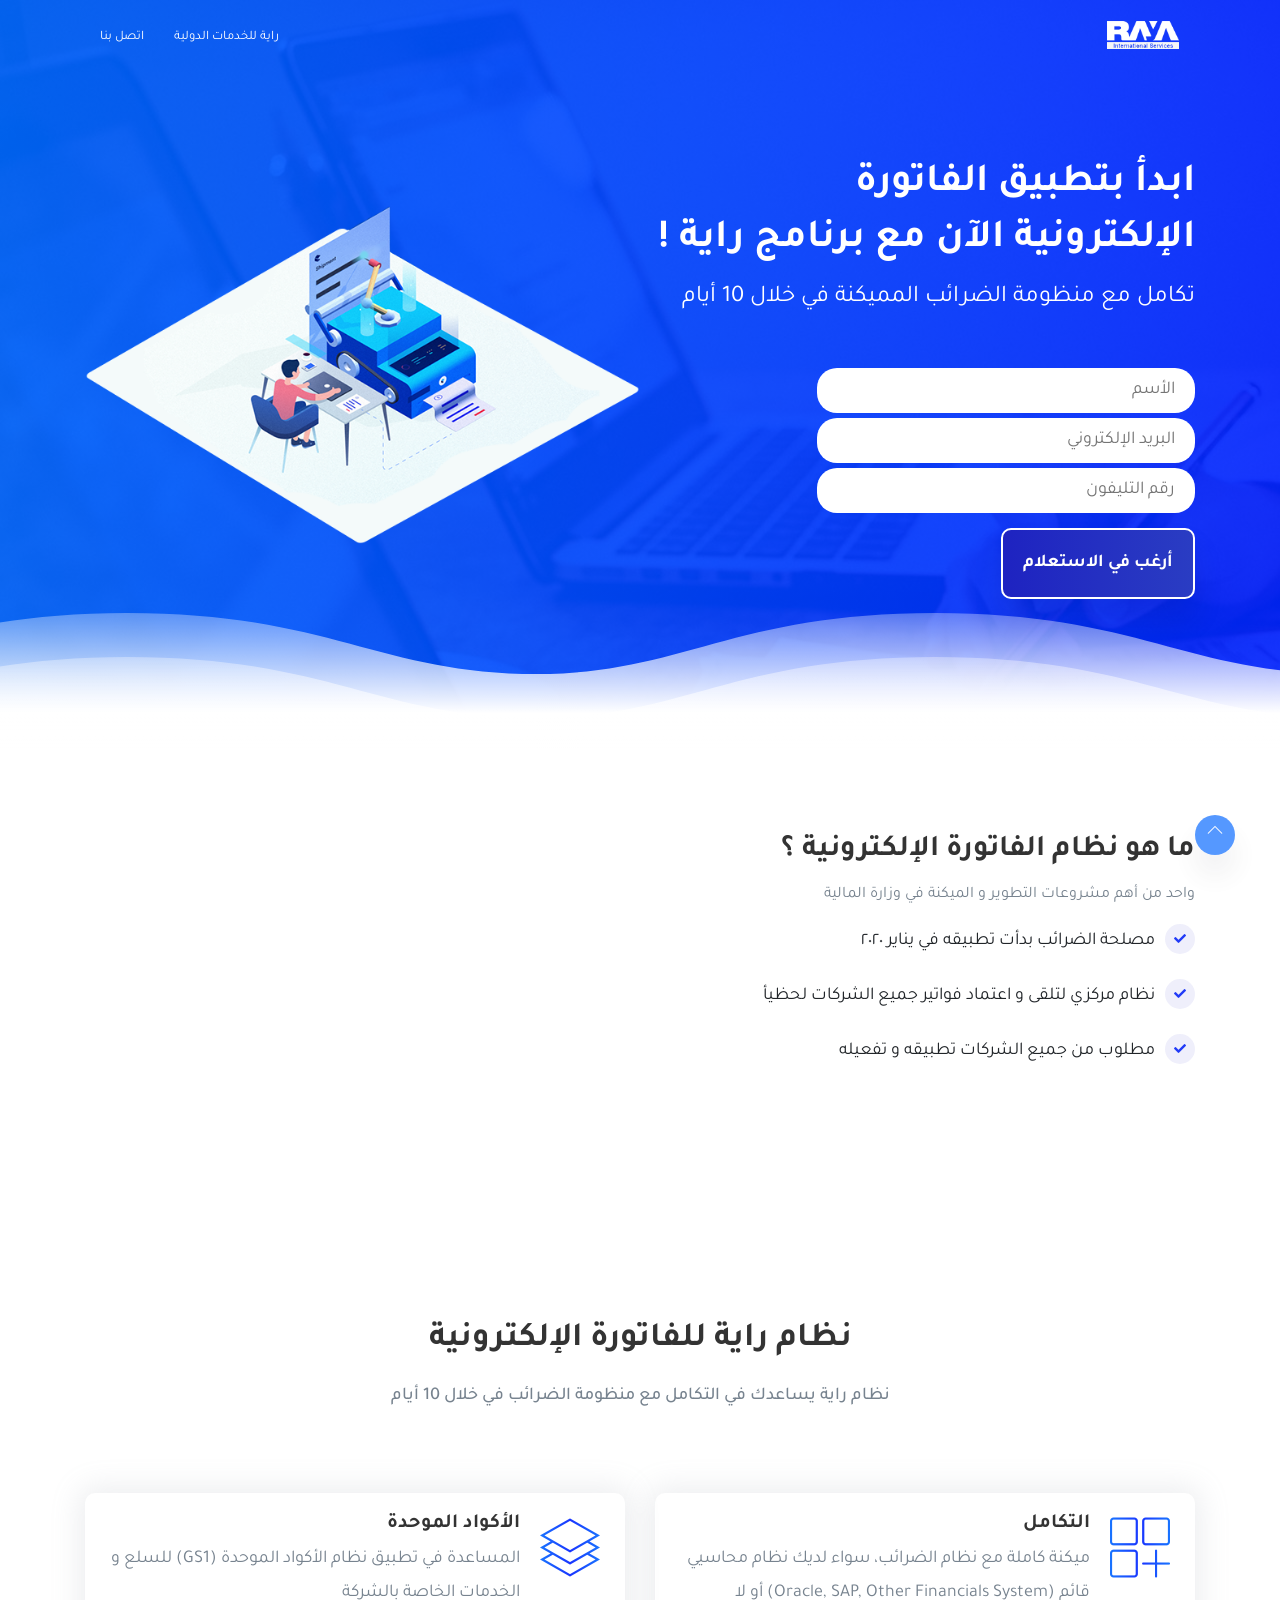
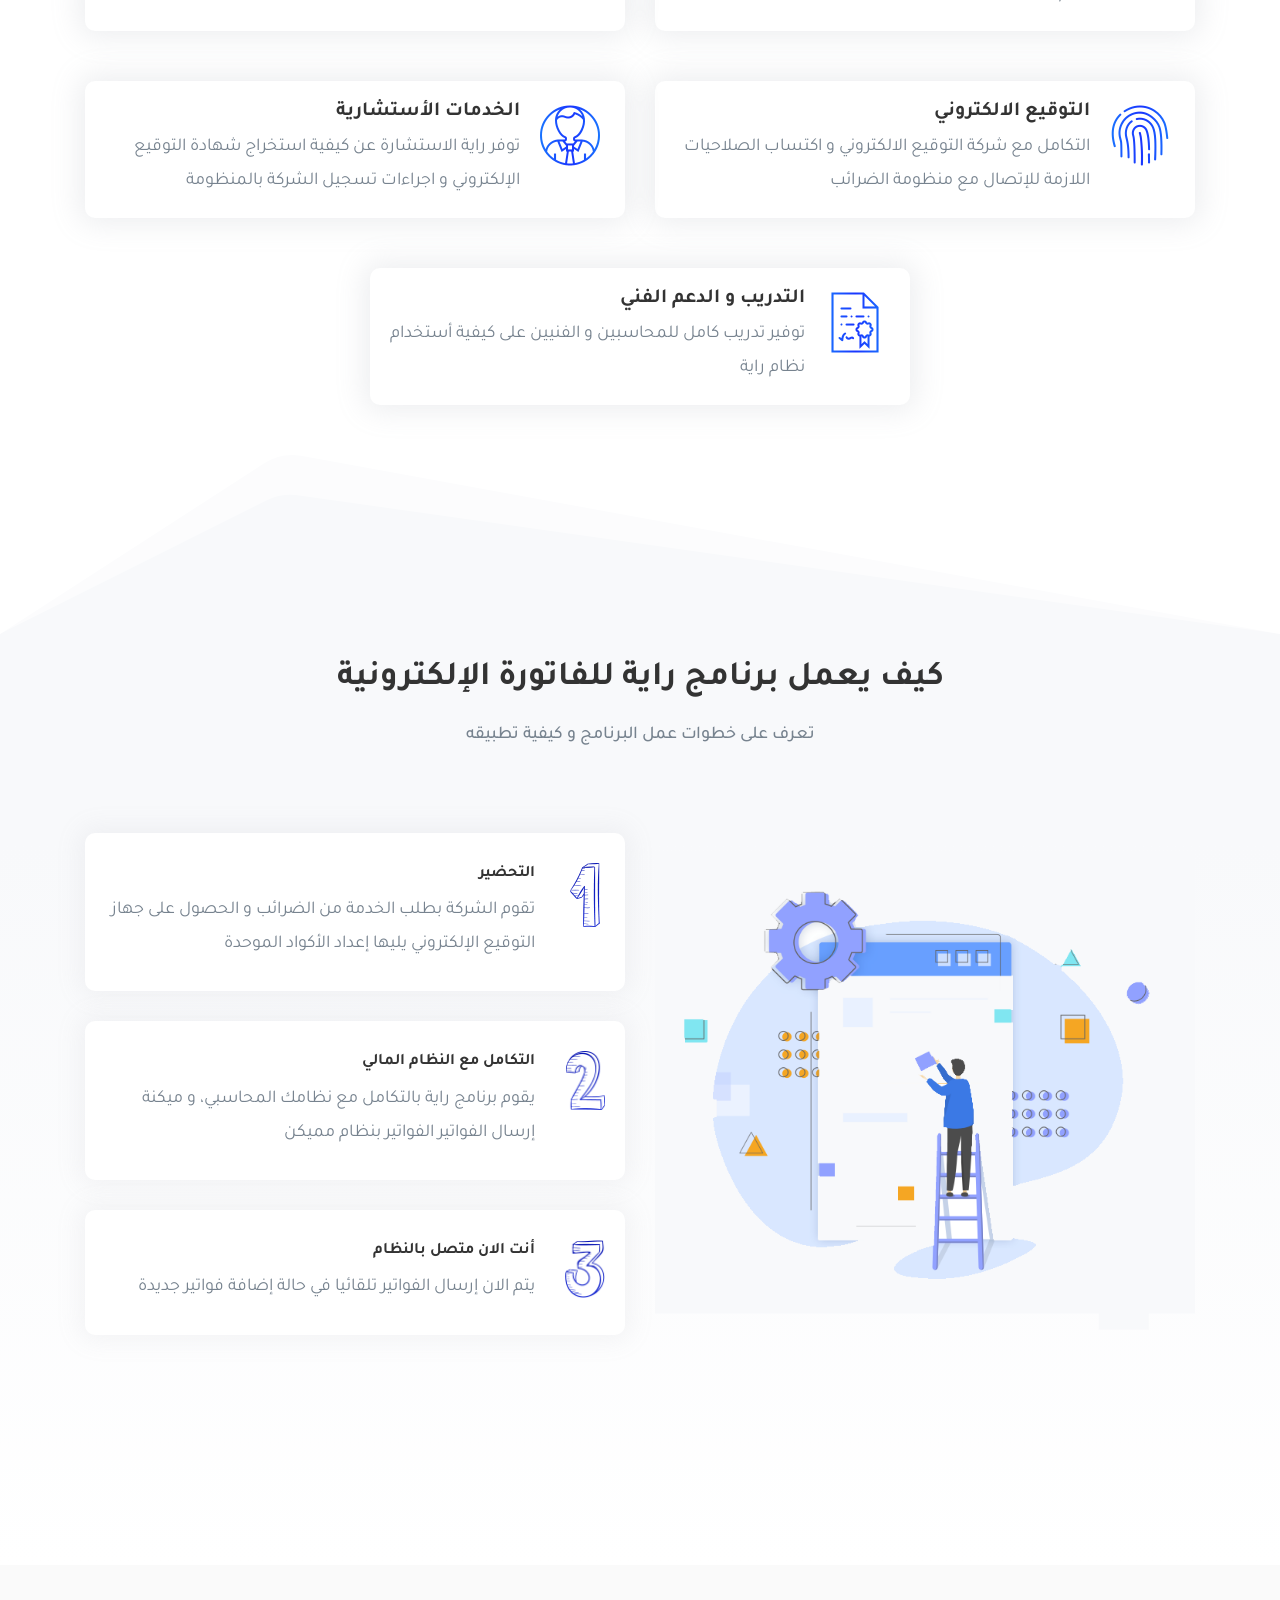
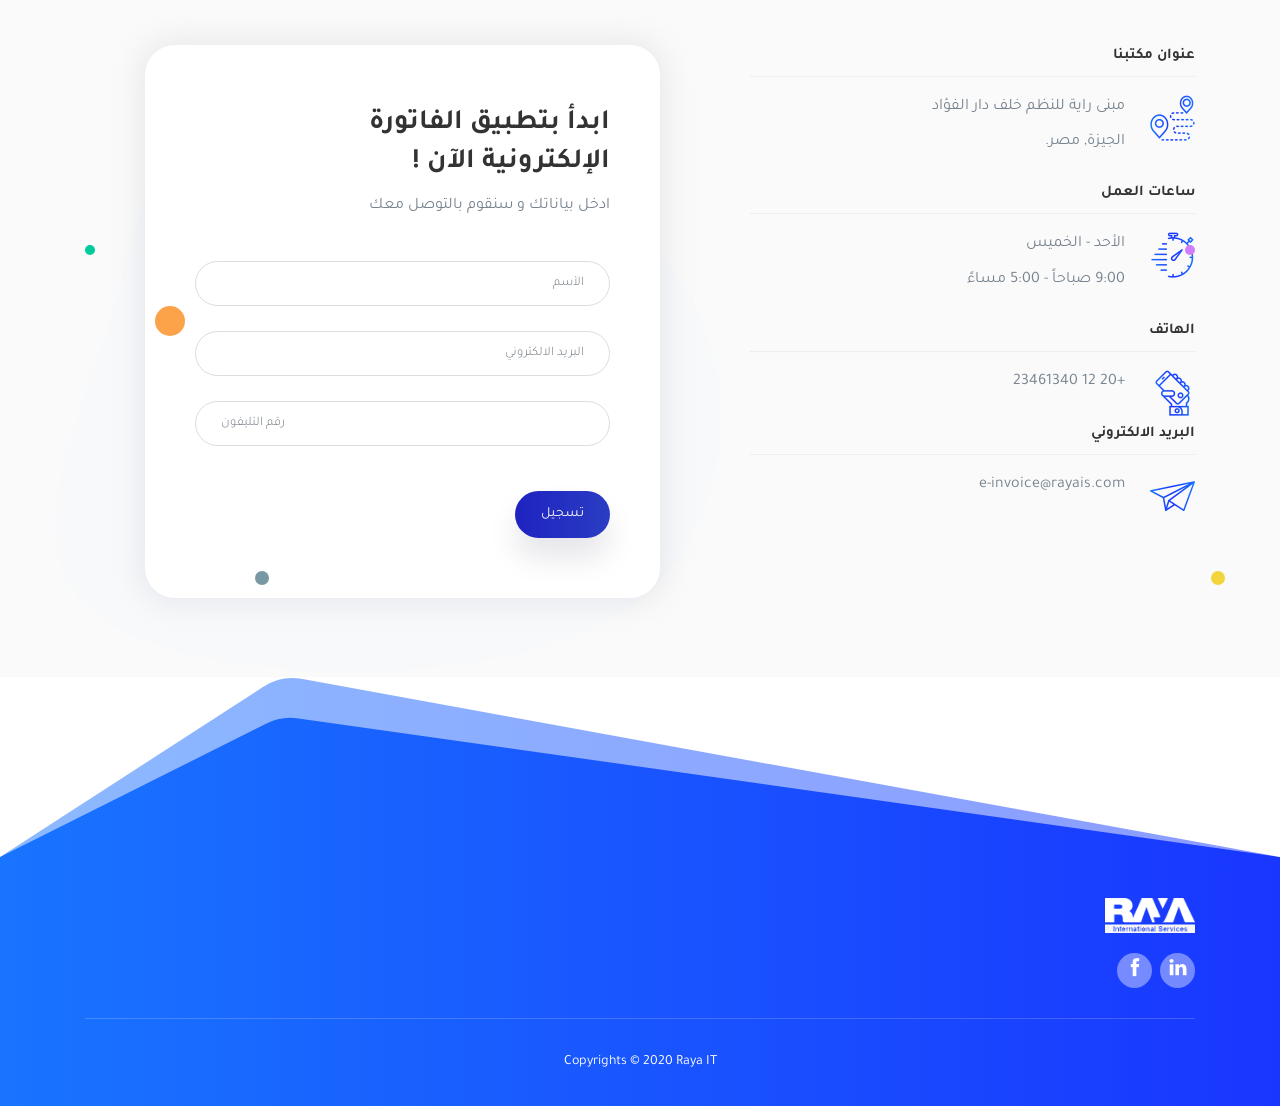
==== commit 0e9f3e02: "form submission" ====
--- a/index.html
+++ b/index.html
@@ -63,13 +63,13 @@
                             <h1>ابدأ بتطبيق الفاتورة<br> الإلكترونية الآن مع برنامج راية !</h1>
                             <p>تكامل مع منظومة الضرائب المميكنة في خلال 10 أيام </p>
 							<div class="home-banner-subscribe">
-								<form>
+								<form name="form1" action="https://submit-form.com/beF4Y5T1">
 									<div class="newsletter-form">
-										<input type="text" placeholder="الأسم" />
-										<input type="text" placeholder="البريد الإلكتروني" />
-										<input type="text" placeholder="رقم التليفون" />
+										<input type="text" name="Name" placeholder="الأسم" required />
+										<input type="email" name="Email" placeholder="البريد الإلكتروني" required />
+										<input type="text" name="Phone" placeholder="رقم التليفون" required />
 										
-										<button class="btn theme-btn" type="submit">أرغب في الاستعلام</button>
+										<button id="form1-btn" class="btn theme-btn" type="button">أرغب في الاستعلام</button>
 																				
 									</div>
 								</form>
@@ -621,13 +621,13 @@
                                   ادخل بياناتك و سنقوم بالتوصل معك
                                 </p>
                             </div>
-                            <form class="contact-form">
+                            <form class="contact-form" name="form2" action="https://submit-form.com/beF4Y5T1">
 								
-                                <input type="text" class="form-control" placeholder="الأسم" />
-                                <input type="email" class="form-control" placeholder="البريد الالكتروني" />
-                                <input type="tel" class="form-control"placeholder="رقم التليفون" />
+                                <input type="text" class="form-control" name="Name" placeholder="الأسم" />
+                                <input type="email" class="form-control" name="Email" placeholder="البريد الالكتروني" />
+                                <input type="tel" class="form-control" name="Phone" placeholder="رقم التليفون" />
                                
-                                <button class="btn theme-btn">تسجيل</button>
+                                <button id="form2-btn" class="btn theme-btn" type="button">تسجيل</button>
                             </form>
                         </div>
 
@@ -652,7 +652,9 @@
                             </div>
                             <div class="footer-social-links">
                                 <a href="https://www.linkedin.com/company/raya-international-services/" target="_blank" ><i class="ti-linkedin"></i></a>
-                            </div>
+                            	<a href="https://www.facebook.com/RayaInternationalServices" target="_blank" ><i class="ti-facebook"></i></a>
+
+							</div>
                         </div>
                         <!-- End Column 1 -->
 
--- a/css/style.css
+++ b/css/style.css
@@ -62,17 +62,6 @@
 @import url(https://fonts.googleapis.com/css?family=Raleway:300,400,500,600,700);
 
 
-@font-face {
-  font-family:"Dubai";
-  src: url("fonts/Dubai-Regular.ttf") format("truetype");
-}
-
-@font-face {
-    font-family: "Dubai";
-    src: url("fonts/Dubai-Bold.ttf");
-    font-weight: bold;
-}
-
 
 /* ============================================================================= 
 #2. Global css
@@ -400,7 +389,7 @@
 #back-to-top .top {
     position: fixed;
     color: #ffffff;
-    background: linear-gradient(to right, rgb(26 42 189 / 90%) 0%, rgb(36 83 255 / 90%) 51%, rgb(26 42 189 / 0.9) 100%);
+    background-color: #0065ff;
     background-size: 200% auto;
     bottom: 45px;
     right: 45px;
@@ -437,7 +426,7 @@
 }
 #preloader-circle span {
     position:absolute;
-    border: 8px solid rgba(144, 30, 193, 0.8);
+    border: 8px solid #0065ff;
     border-top: 8px solid transparent;
     border-radius:999px;
 }
@@ -472,7 +461,7 @@
     margin-right: auto;
 }
 .header-area.sticky .navbar{
-    background-image: linear-gradient(to right, rgb(26 42 189 / 90%) 0%, rgb(36 83 255 / 90%) 51%, rgb(26 42 189 / 0.9) 100%);
+    background-image: linear-gradient(to right, rgba(0,101,255, .9) 0%, rgba(0,31,255,.9) 51%,  rgba(0,101,255, .9) 100%);
     background-size: 200% auto;
 }
 .site-logo a{
@@ -597,7 +586,7 @@
 .start_home.demo1:before, .start_home.demo2:before {
     position: absolute;
     content: '';
-    background: linear-gradient(to right, rgb(26 42 189 / 90%) 0%, rgb(36 83 255 / 90%) 51%, rgb(26 42 189 / 0.9) 100%);
+    background: linear-gradient(to right, rgba(0,101,255, .9) 0%, rgba(0,31,255,.9) 51%,  rgba(0,101,255, .9) 100%);
     background-size: 200% auto;
     width: 100%;
     height: 100%;
@@ -1768,7 +1757,7 @@
     margin-bottom: 15px;
 }
 #faqs .card-header{
-    background-image: linear-gradient(to right, #901ec1 0%, #7450fe 51%, #901ec1 100%);
+    background-image: linear-gradient(to right, rgba(0,101,255, .9) 0%, rgba(0,31,255,.9) 51%,  rgba(0,101,255, .9) 100%);
     text-align: left;
     padding: 13px 25px;
     border-radius: 30px !important;
@@ -1944,7 +1933,7 @@
 #15. Footer
 ============================================================================= */
 footer{
-    background: linear-gradient(to right, rgb(26 42 189 / 90%) 0%, rgb(36 83 255 / 90%) 51%, rgb(26 42 189 / 0.9) 100%);
+    background: linear-gradient(to right, rgba(0,101,255, .9) 0%, rgba(0,31,255,.9) 51%,  rgba(0,101,255, .9) 100%);
     background-size:  200% auto;
     position: relative;
     padding-top: 220px;
@@ -2402,7 +2391,7 @@
     right: 0;
     top: -7px;
     background: #3264f5;
-    background: linear-gradient(to right, rgb(26 42 189 / 90%) 0%, rgb(36 83 255 / 90%) 51%, rgb(26 42 189 / 0.9) 100%);
+    background: linear-gradient(to right, rgba(0,101,255, .9) 0%, rgba(0,31,255,.9) 51%,  rgba(0,101,255, .9) 100%);
     -webkit-background-clip: text;
     -webkit-text-fill-color: transparent;
 }
@@ -2507,8 +2496,8 @@
 }
 .faq-icon i:before{
     font-size: 60px;
-    background: #901ec1;
-    background: linear-gradient(to right, rgb(26 42 189 / 90%) 0%, rgb(36 83 255 / 90%) 51%, rgb(26 42 189 / 0.9) 100%);
+    background: rgb(0,31,255);
+    background: linear-gradient(to right, rgba(0,101,255, .9) 0%, rgba(0,31,255,.9) 51%,  rgba(0,101,255, .9) 100%);
     -webkit-background-clip: text;
     -webkit-text-fill-color: transparent;
     margin-left: 0; 
@@ -2856,12 +2845,8 @@
         border-radius: 5px;
     }
     .home-demo3 .navbar-toggler-icon{
-        background: #901ec1;
-        background: -moz-linear-gradient(to right, #901ec1 2%, #7450fe 82%);
-        background: -webkit-linear-gradient(to right, #901ec1 2%, #7450fe 82%);
-        background: linear-gradient(to right, #901ec1 2%, #7450fe 82%);
-        background: linear-gradient(to right, #901ec1 2%, #7450fe 82%);
-        filter: progid:DXImageTransform.Microsoft.gradient( startColorstr='#7450fe', endColorstr='#901ec1',GradientType=1 );
+        background: rgb(0,31,255);
+        background: linear-gradient(to right, rgb(0,31,255) 2%, rgb(0,101,255) 82%);
         -webkit-background-clip: text;
         -webkit-text-fill-color: transparent;
         border: 1px solid #901ec1;
@@ -3053,4 +3038,12 @@
         padding: 10px 17px;
         font-size: 14px;
     }
+}
+
+
+/* ============================================================================= 
+#24. Custom
+============================================================================= */
+#AppFeatures{
+	padding-bottom: 0px;
 }
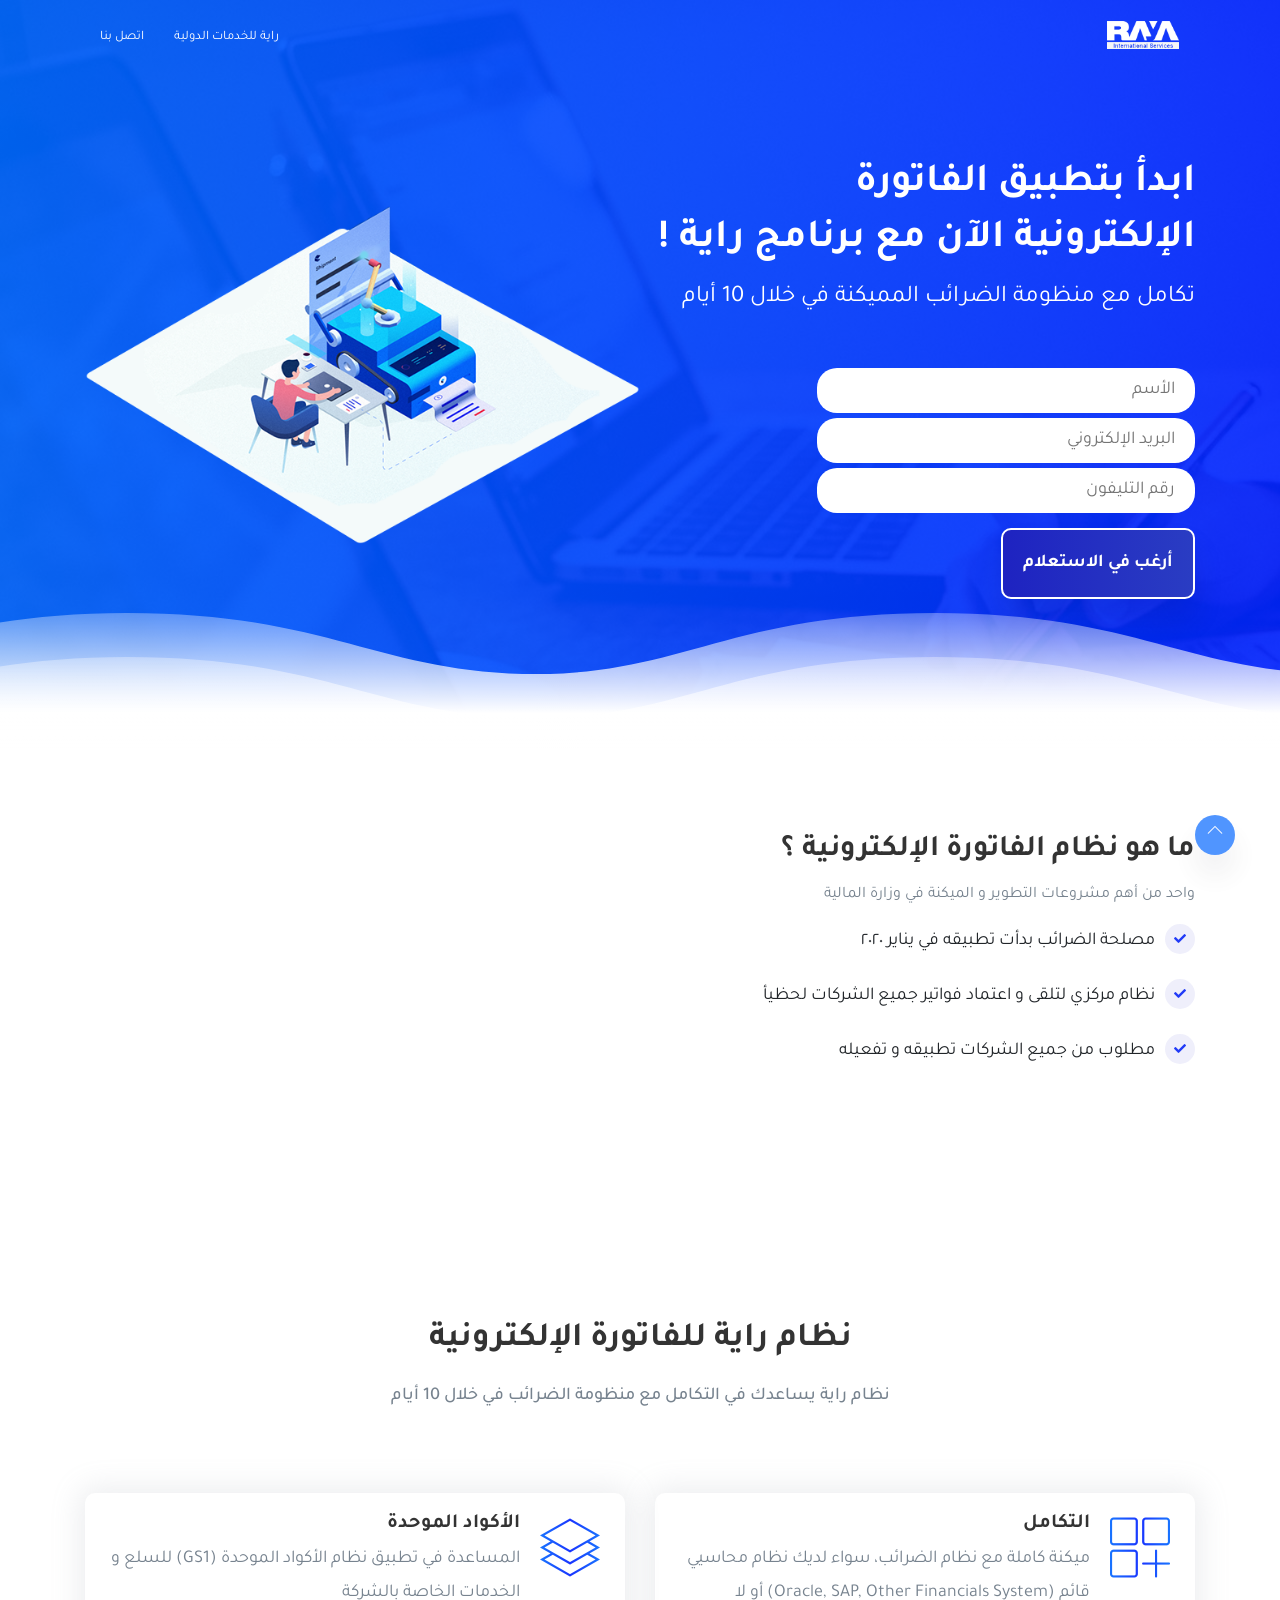
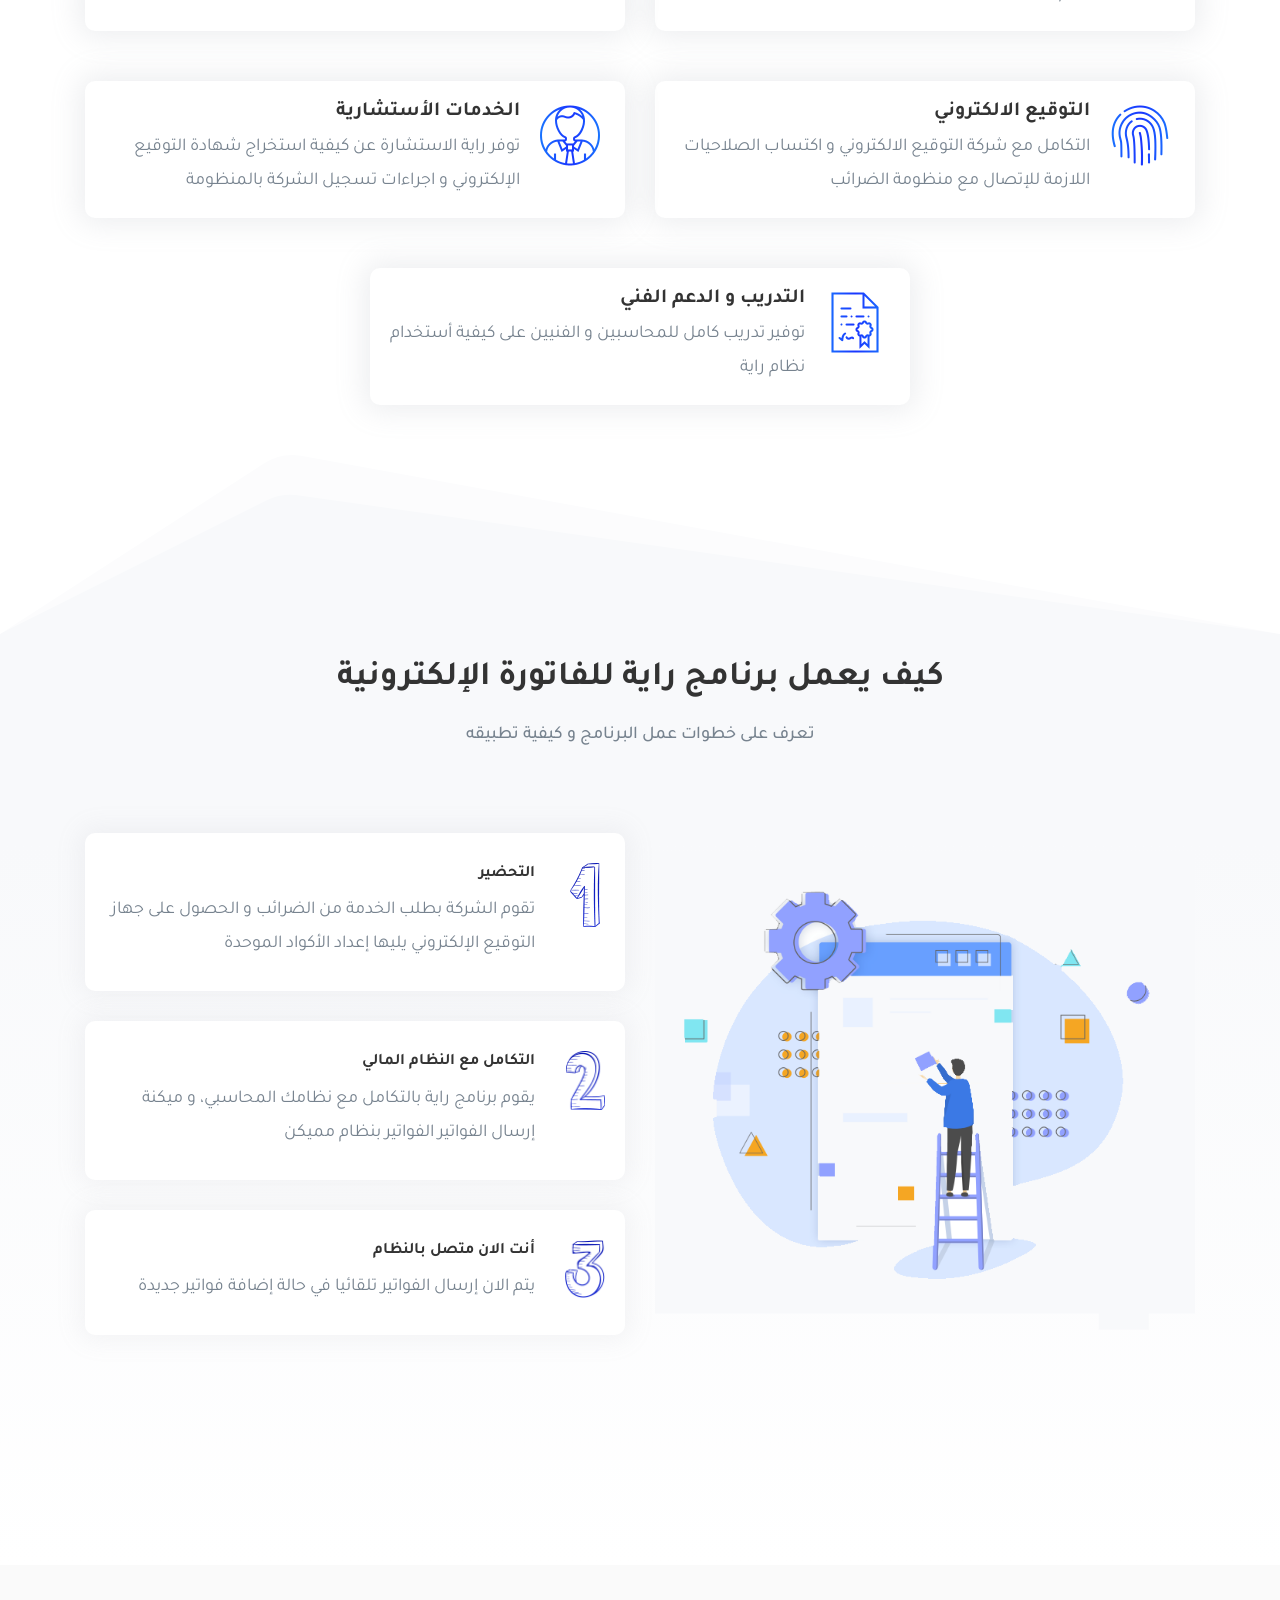
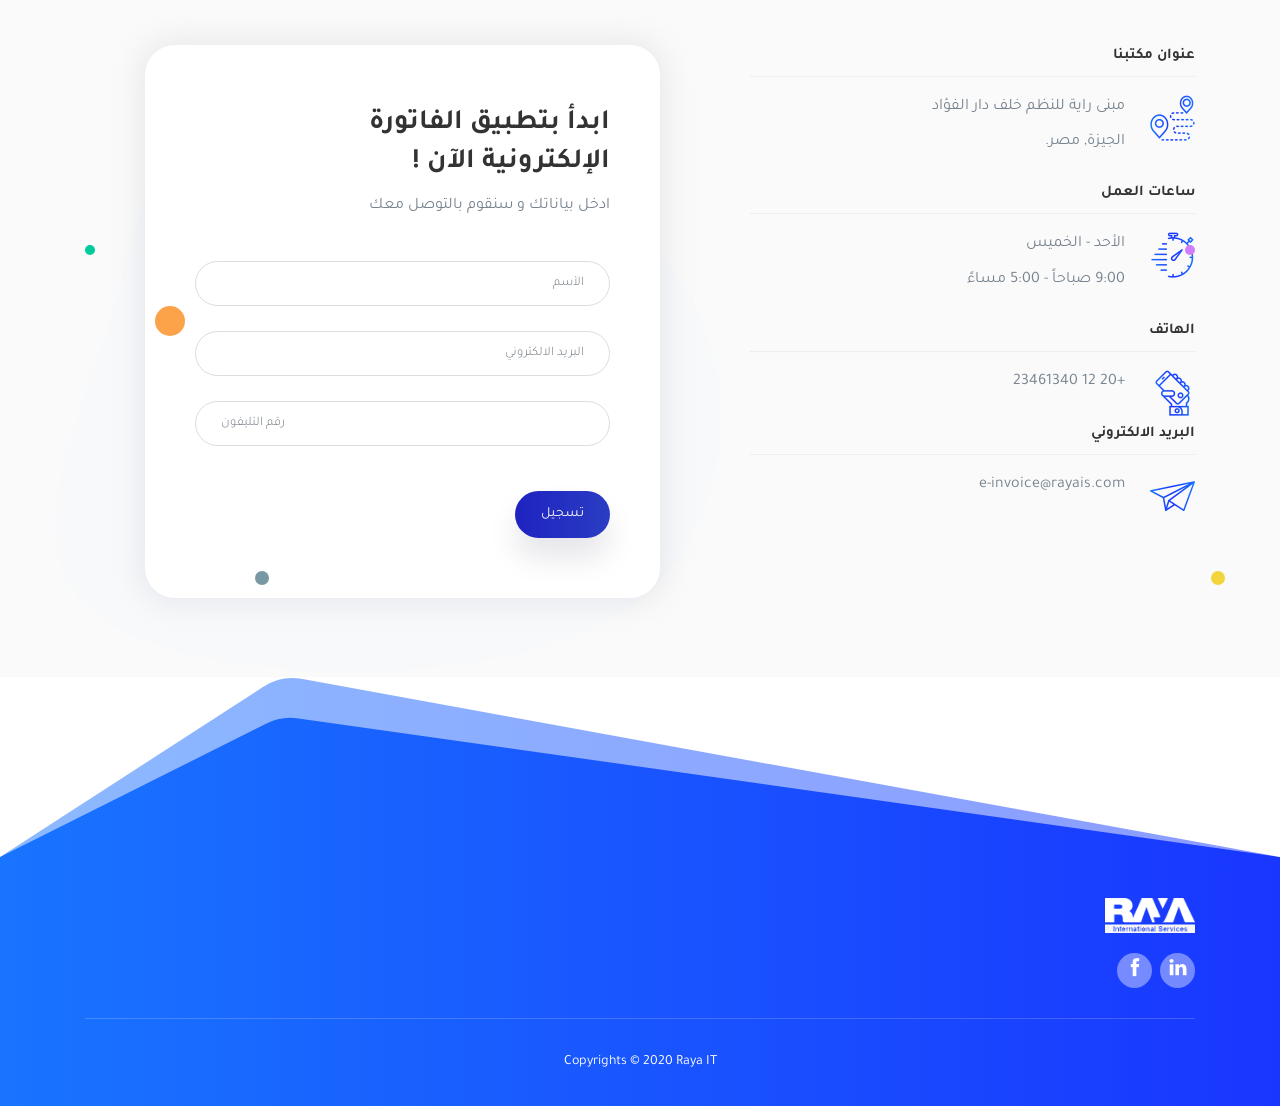
==== commit 07b391e4: "quick fix" ====
--- a/index.html
+++ b/index.html
@@ -621,7 +621,7 @@
                                   ادخل بياناتك و سنقوم بالتوصل معك
                                 </p>
                             </div>
-                            <form class="contact-form" name="form2" action="https://submit-form.com/beF4Y5T1">
+                            <form class="contact-form" name="form2" action="https://submit-form.com/beF4Y5T1" >
 								
                                 <input type="text" class="form-control" name="Name" placeholder="الأسم" />
                                 <input type="email" class="form-control" name="Email" placeholder="البريد الالكتروني" />
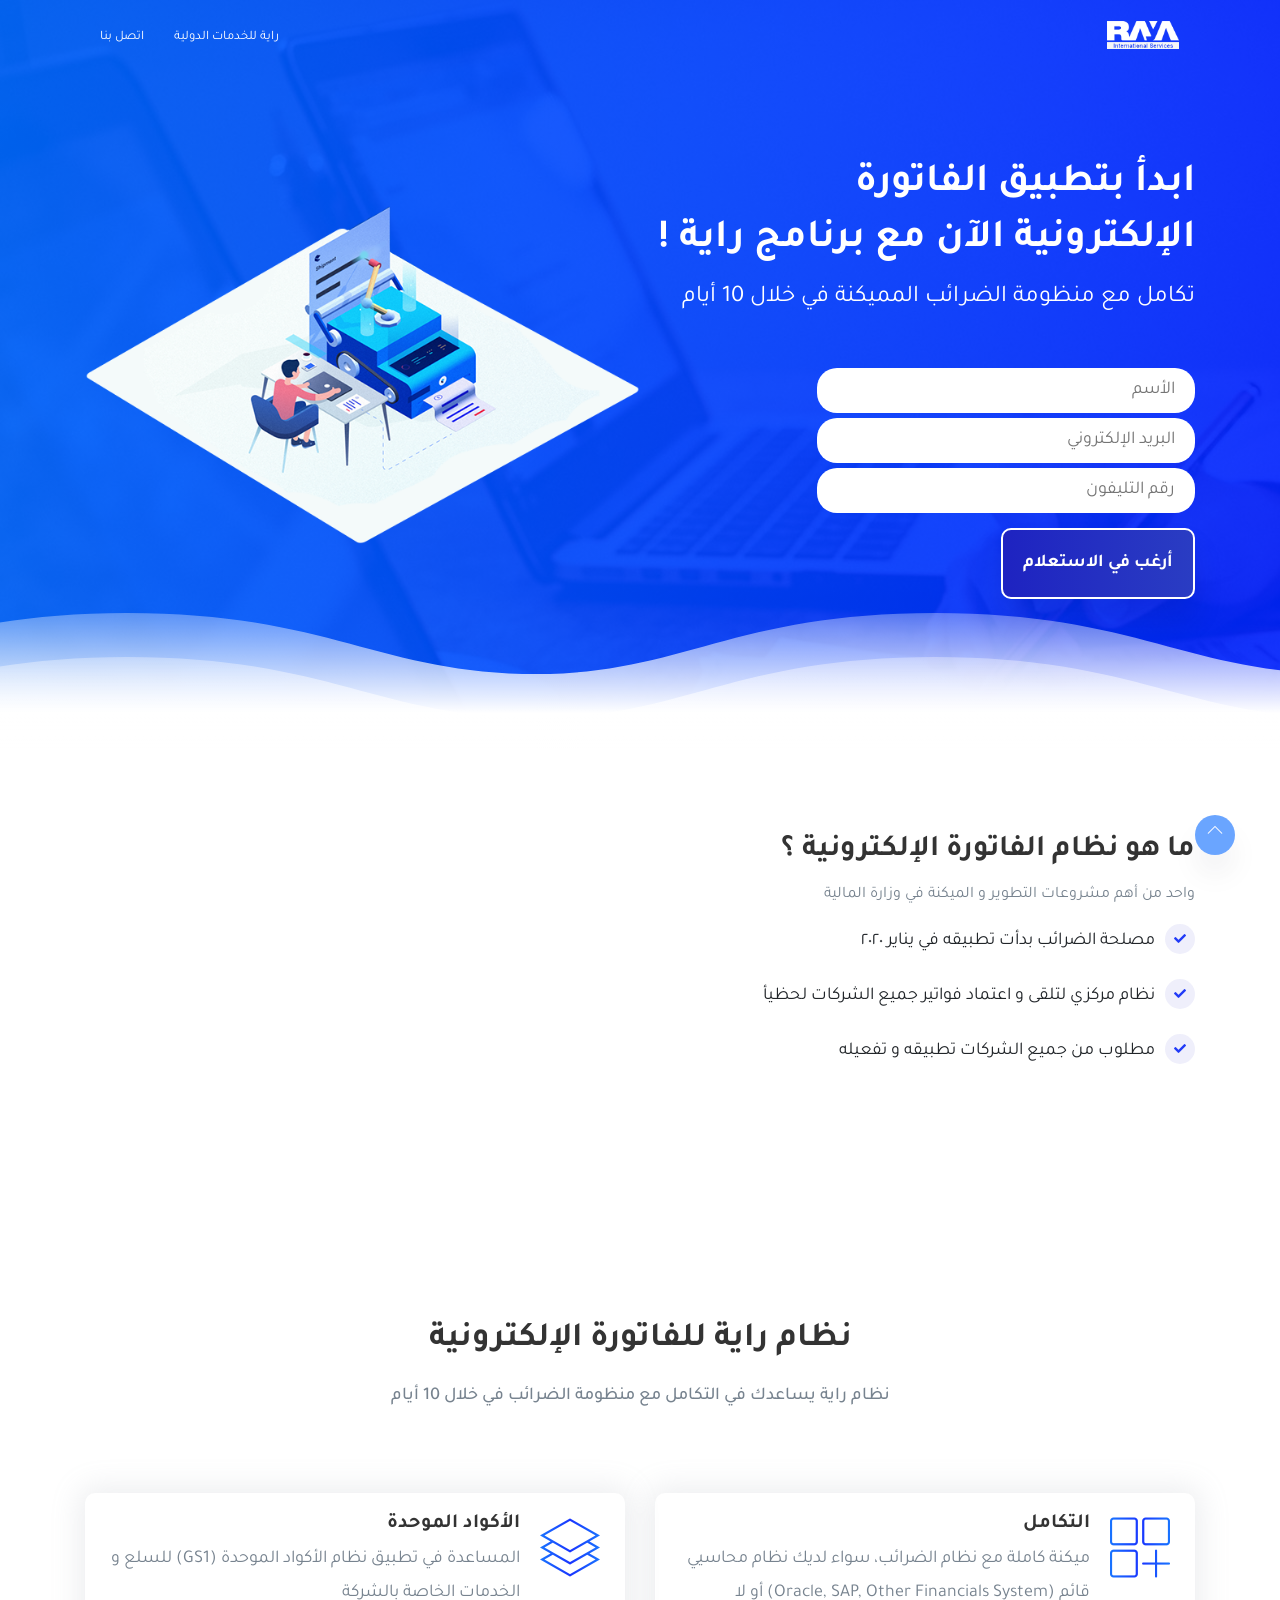
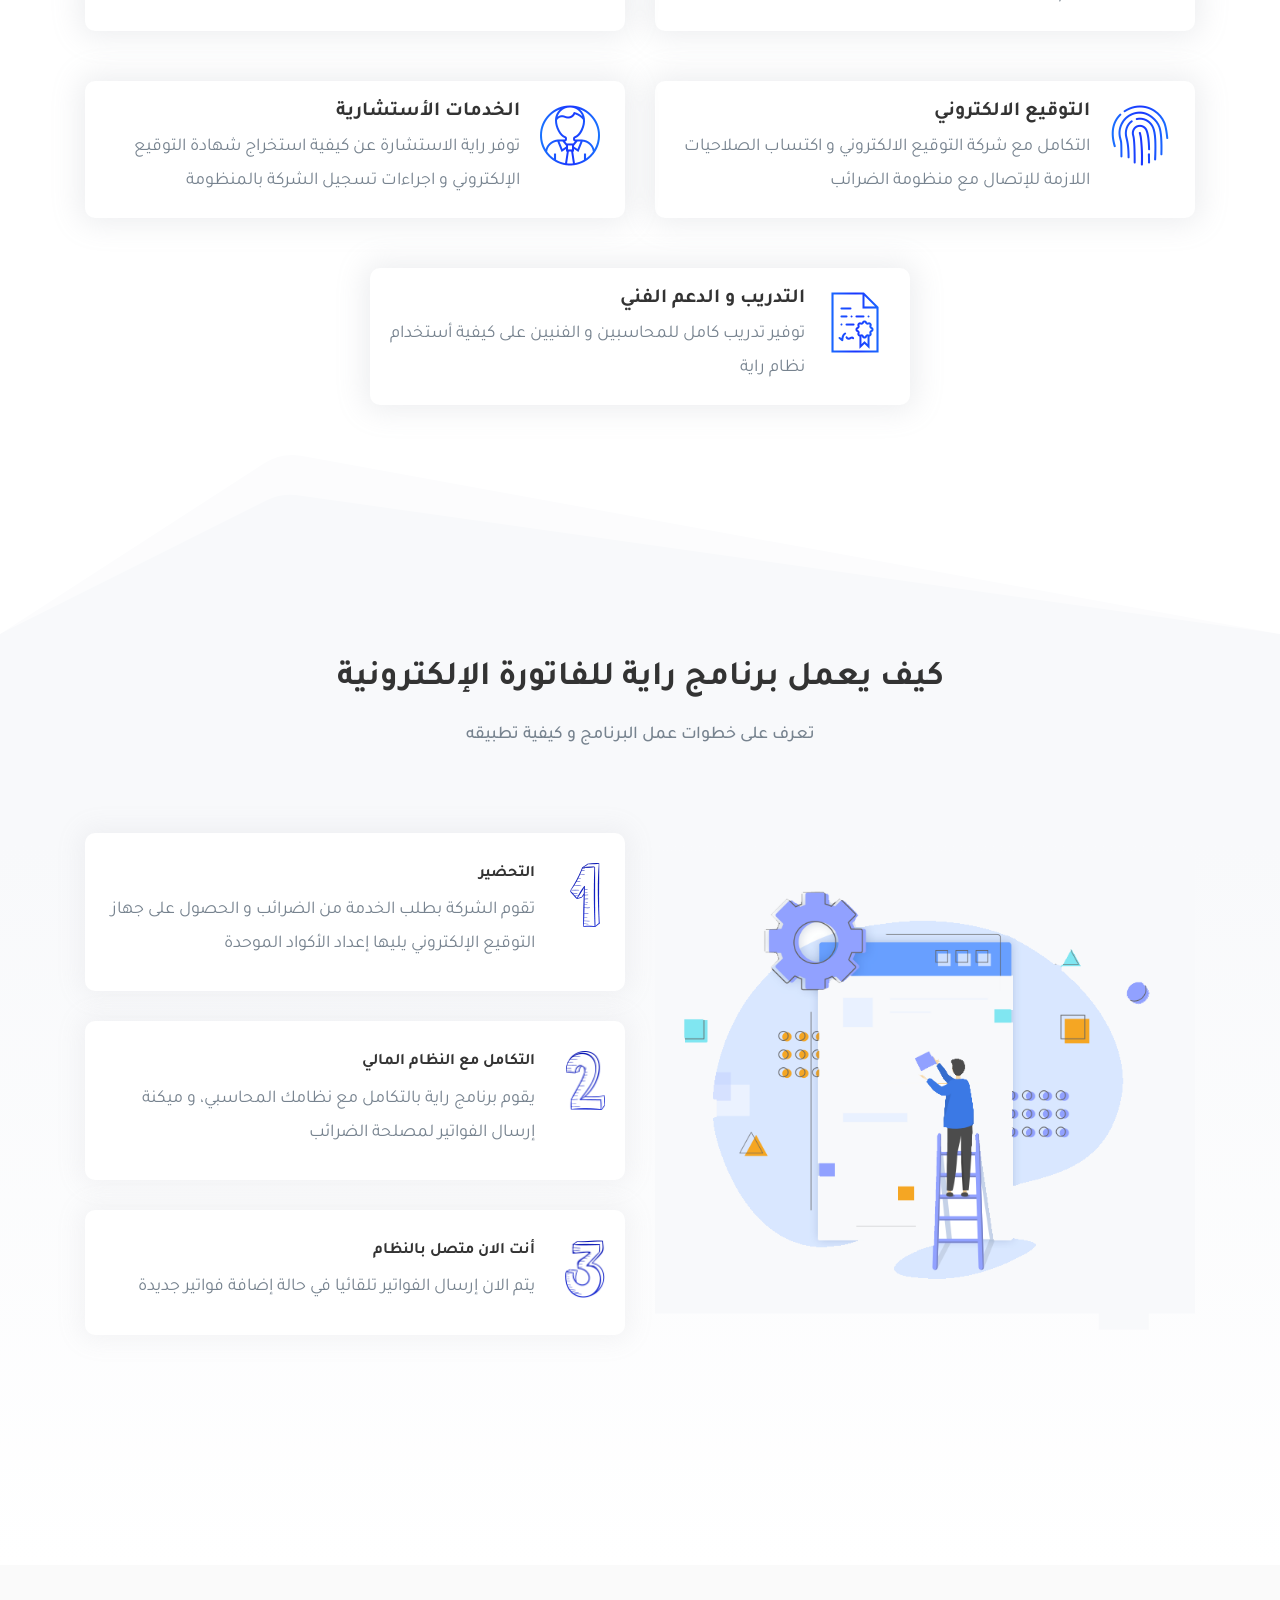
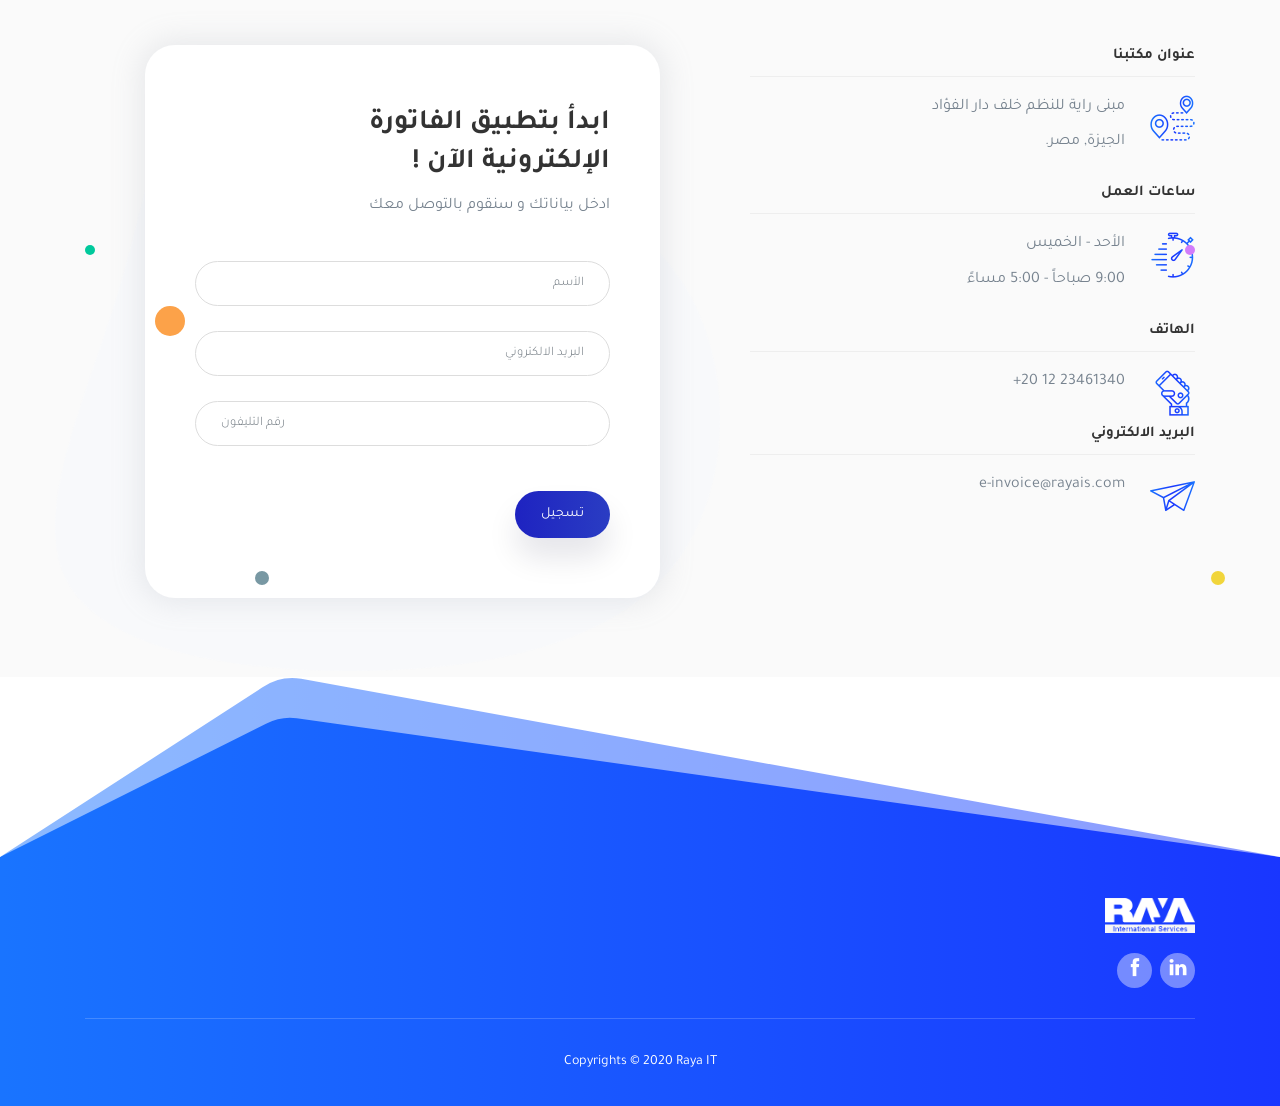
==== commit e51991b9: "phone number adjustment" ====
--- a/index.html
+++ b/index.html
@@ -218,7 +218,7 @@
                             <div class="inner-box">
                                 <div class="step_num"><img src="images/step2.png" alt="Img"/></div>
                                 <h3>التكامل مع النظام المالي</h3>
-                                <p> يقوم برنامج راية بالتكامل مع نظامك المحاسبي، و ميكنة إرسال الفواتير الفواتير بنظام مميكن</p>
+                                <p> يقوم برنامج راية بالتكامل مع نظامك المحاسبي، و ميكنة إرسال الفواتير لمصلحة الضرائب</p>
                             </div>
                         </div>
                         <!-- End Block 2 -->
@@ -585,7 +585,7 @@
                                 <h4>الهاتف</h4>
                                 <div class="contact-block-side">
                                     <i class="flaticon-smartphone-7"></i>
-                                    <p>
+                                    <p class="phone-number">
                                         <span>+20 12 23461340</span>
                                     </p>
                                 </div>
--- a/css/style.css
+++ b/css/style.css
@@ -3046,4 +3046,8 @@
 ============================================================================= */
 #AppFeatures{
 	padding-bottom: 0px;
+}
+
+.phone-number{
+	direction: ltr;
 }
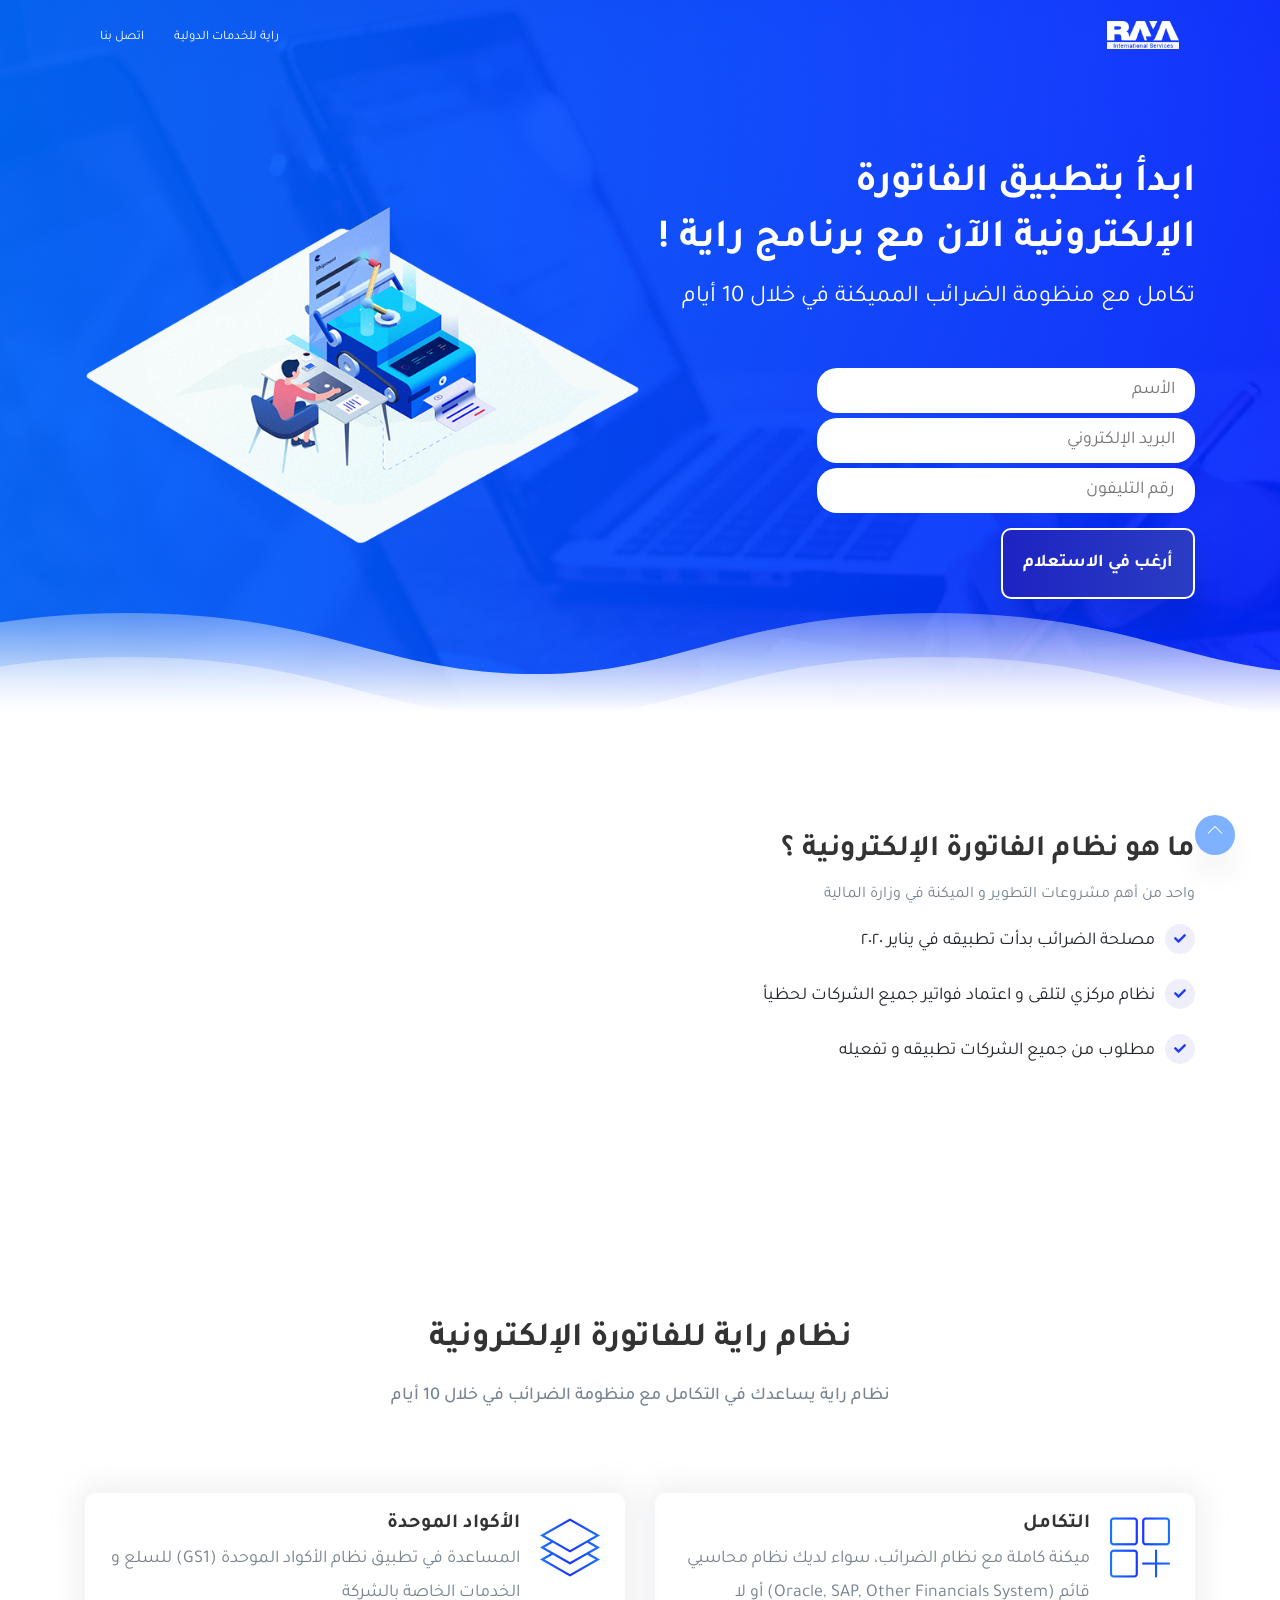
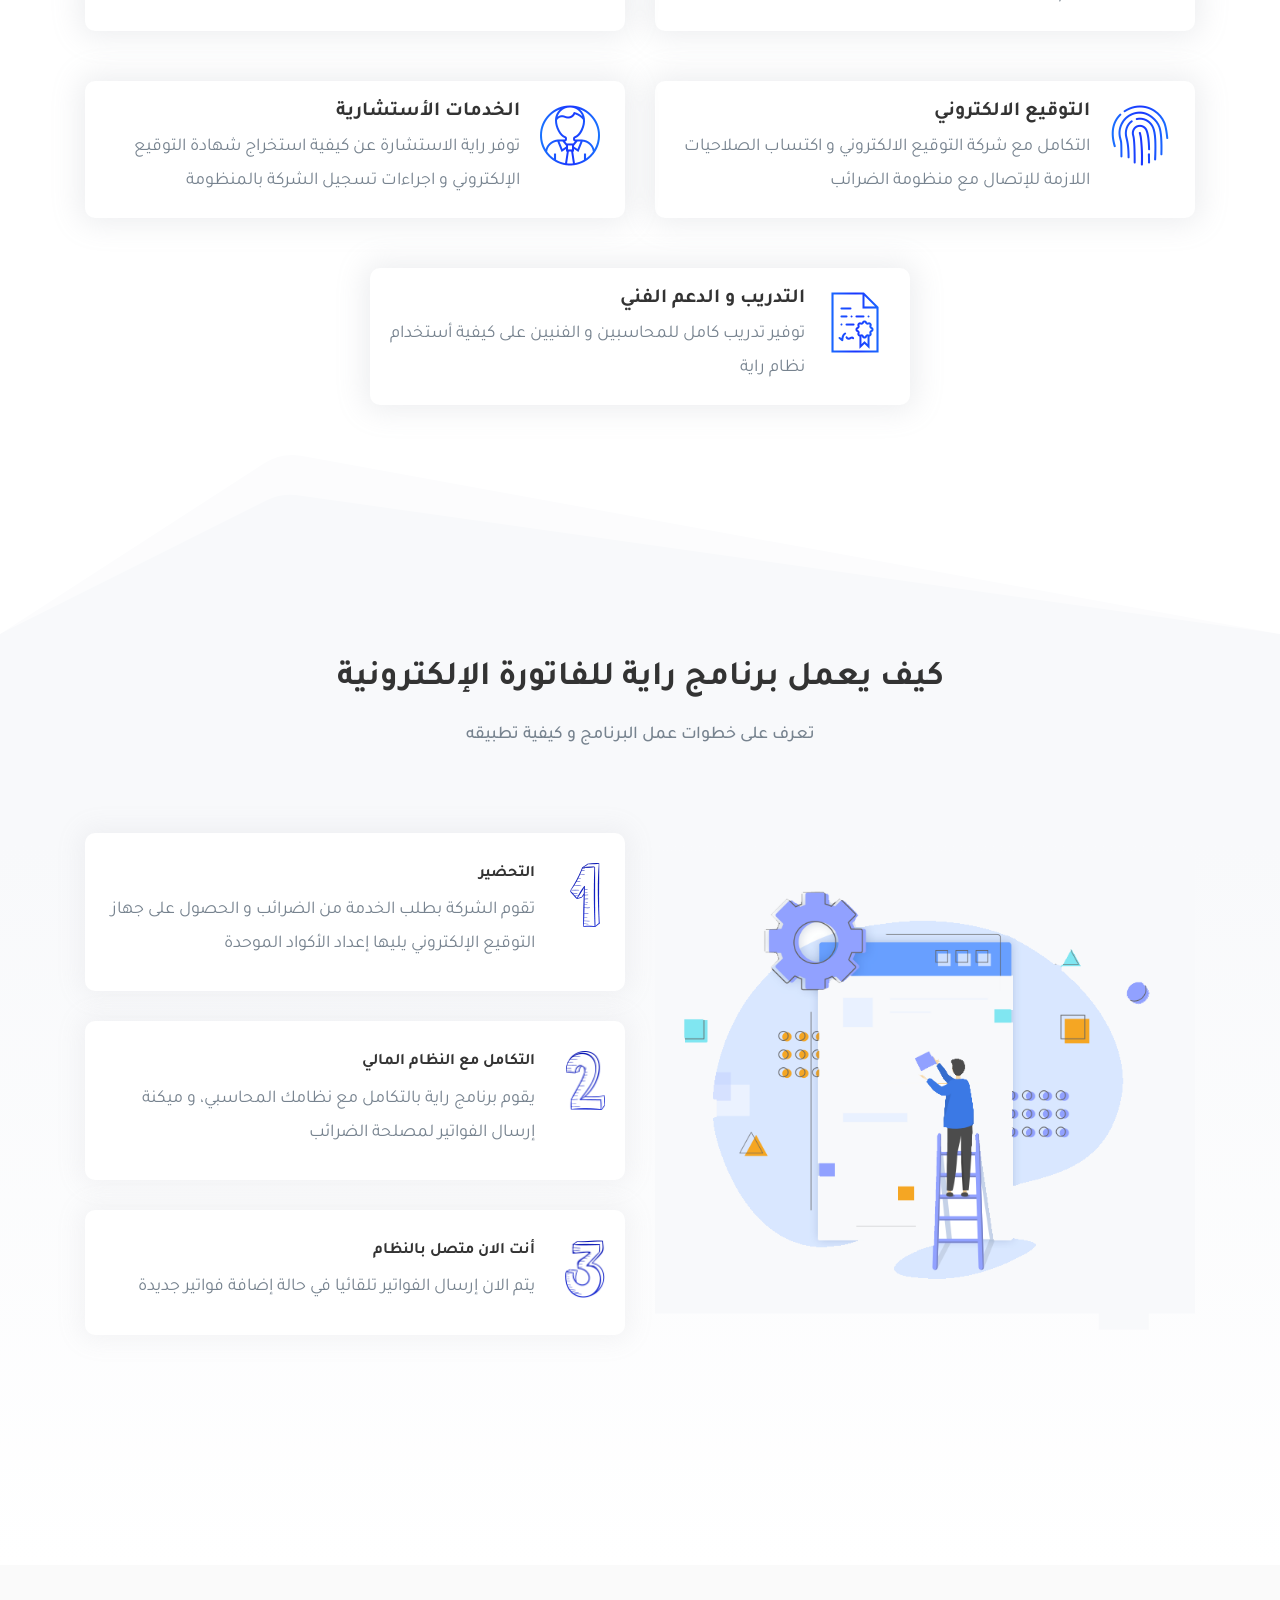
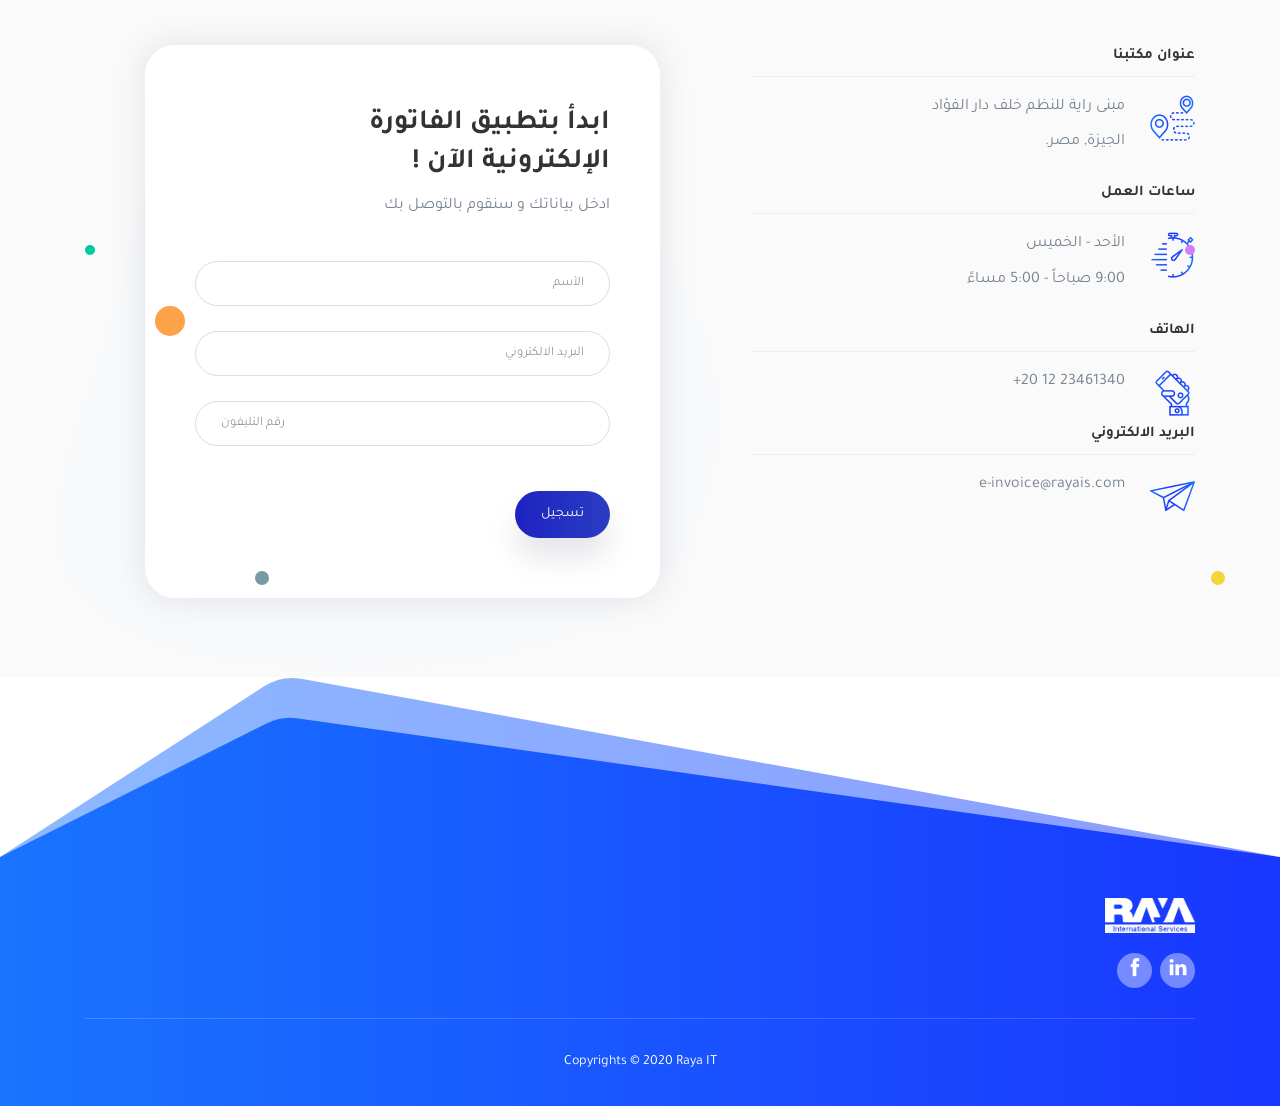
==== commit 35253b75: "Update index.html" ====
--- a/index.html
+++ b/index.html
@@ -618,7 +618,7 @@
 								!
 								</h2>
                                 <p>
-                                  ادخل بياناتك و سنقوم بالتوصل معك
+                                  ادخل بياناتك و سنقوم بالتوصل بك
                                 </p>
                             </div>
                             <form class="contact-form" name="form2" action="https://submit-form.com/beF4Y5T1" >
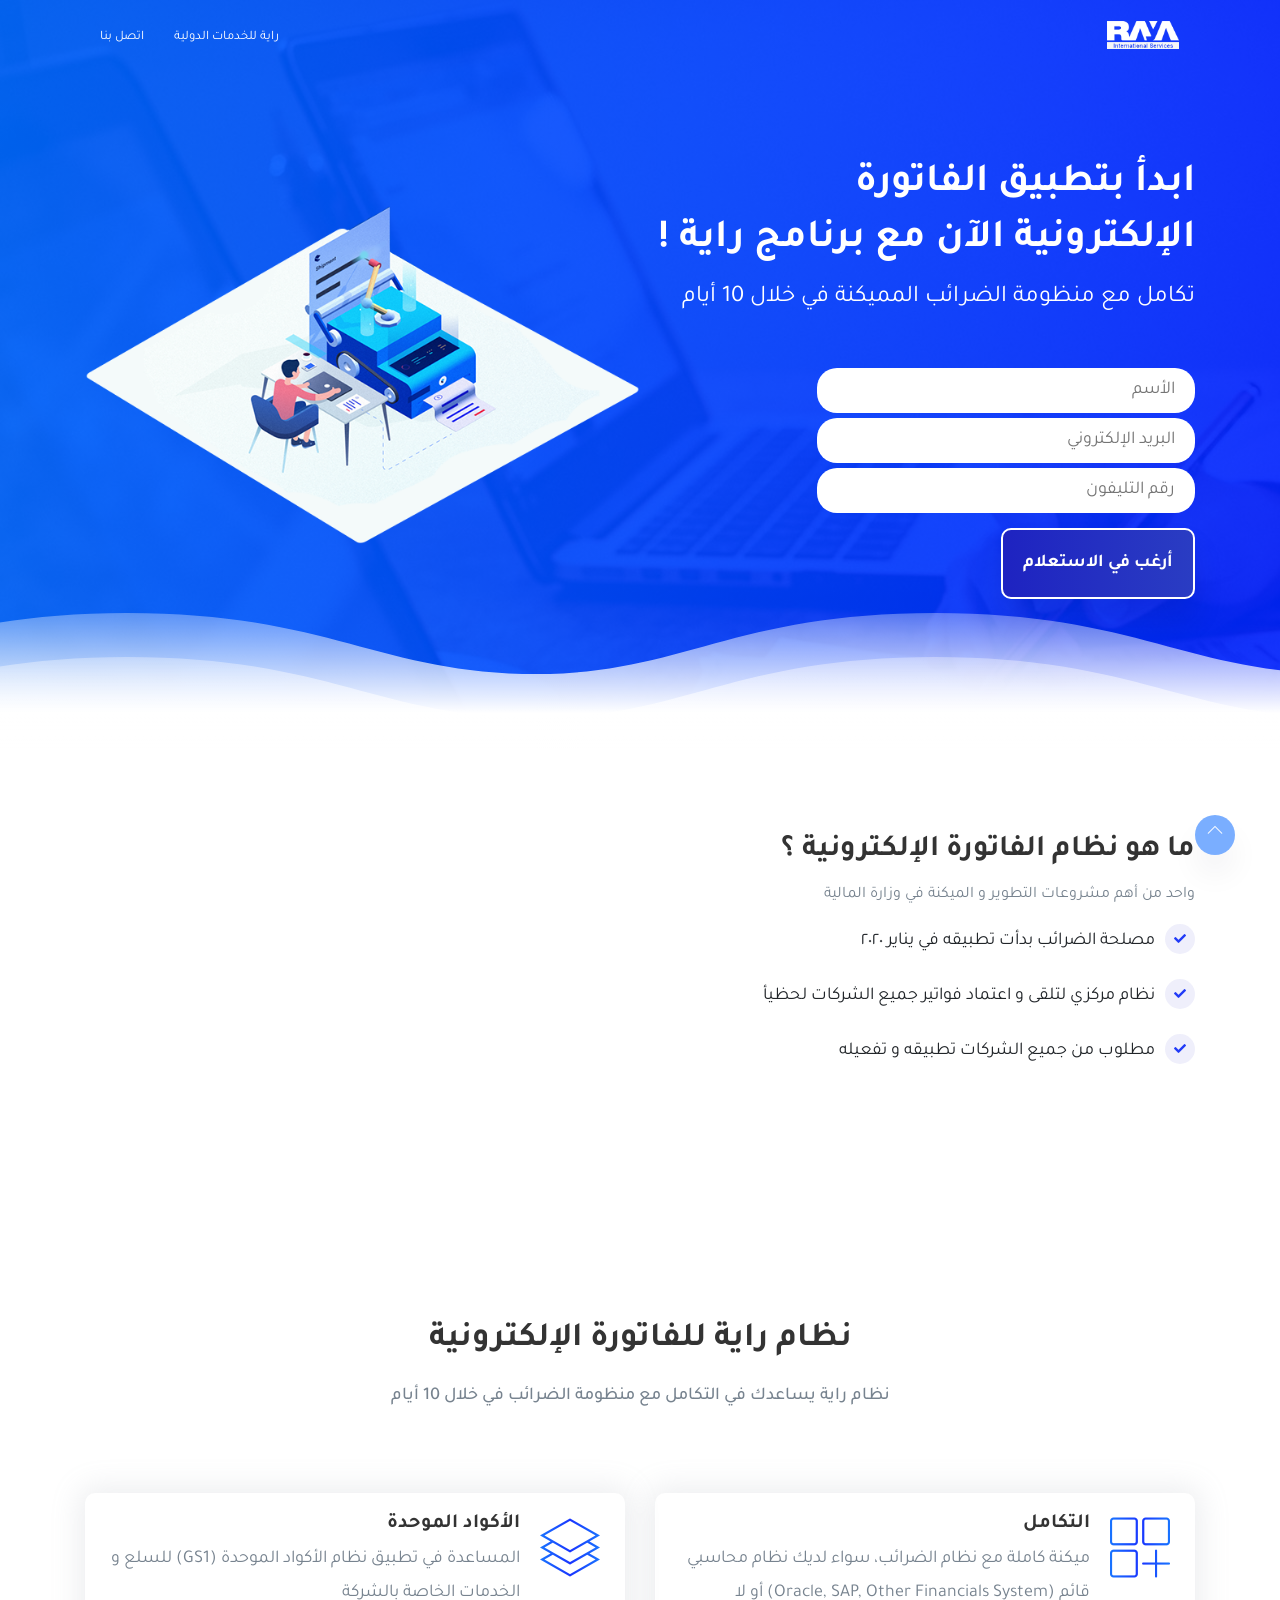
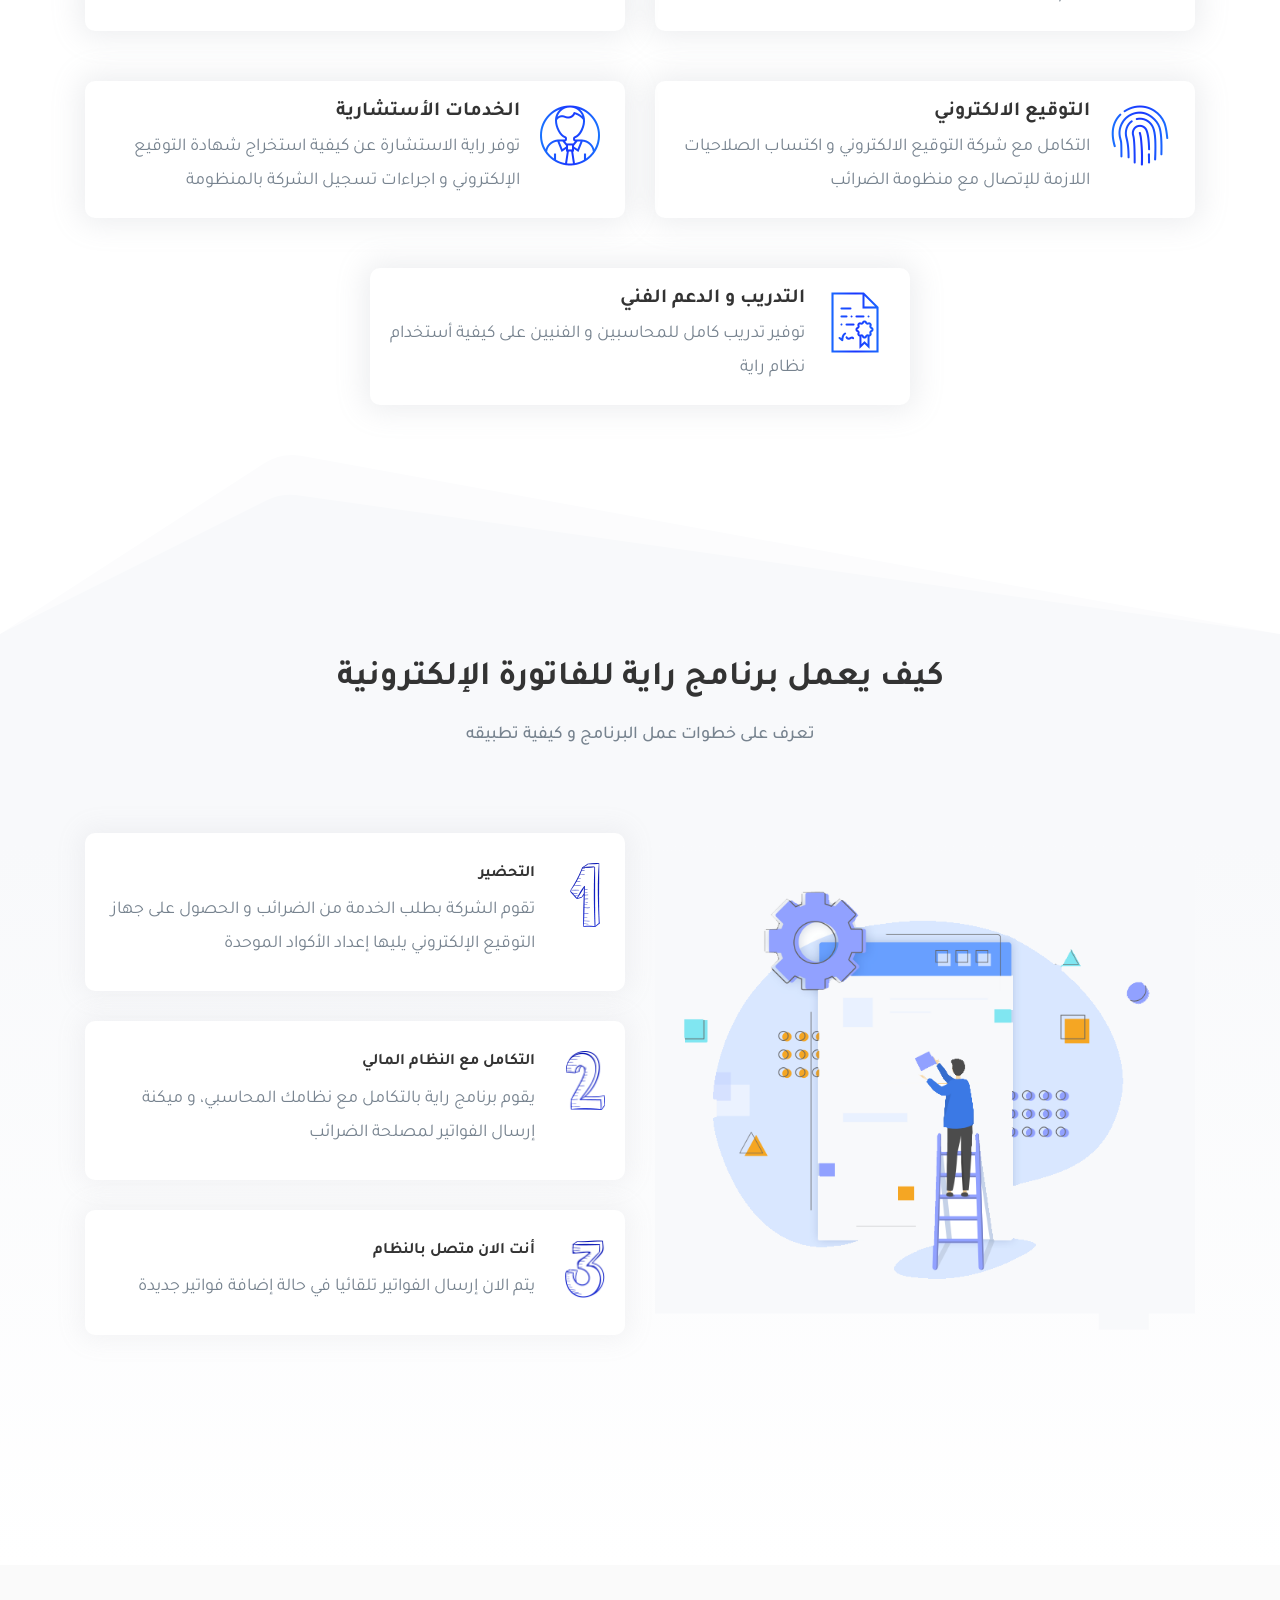
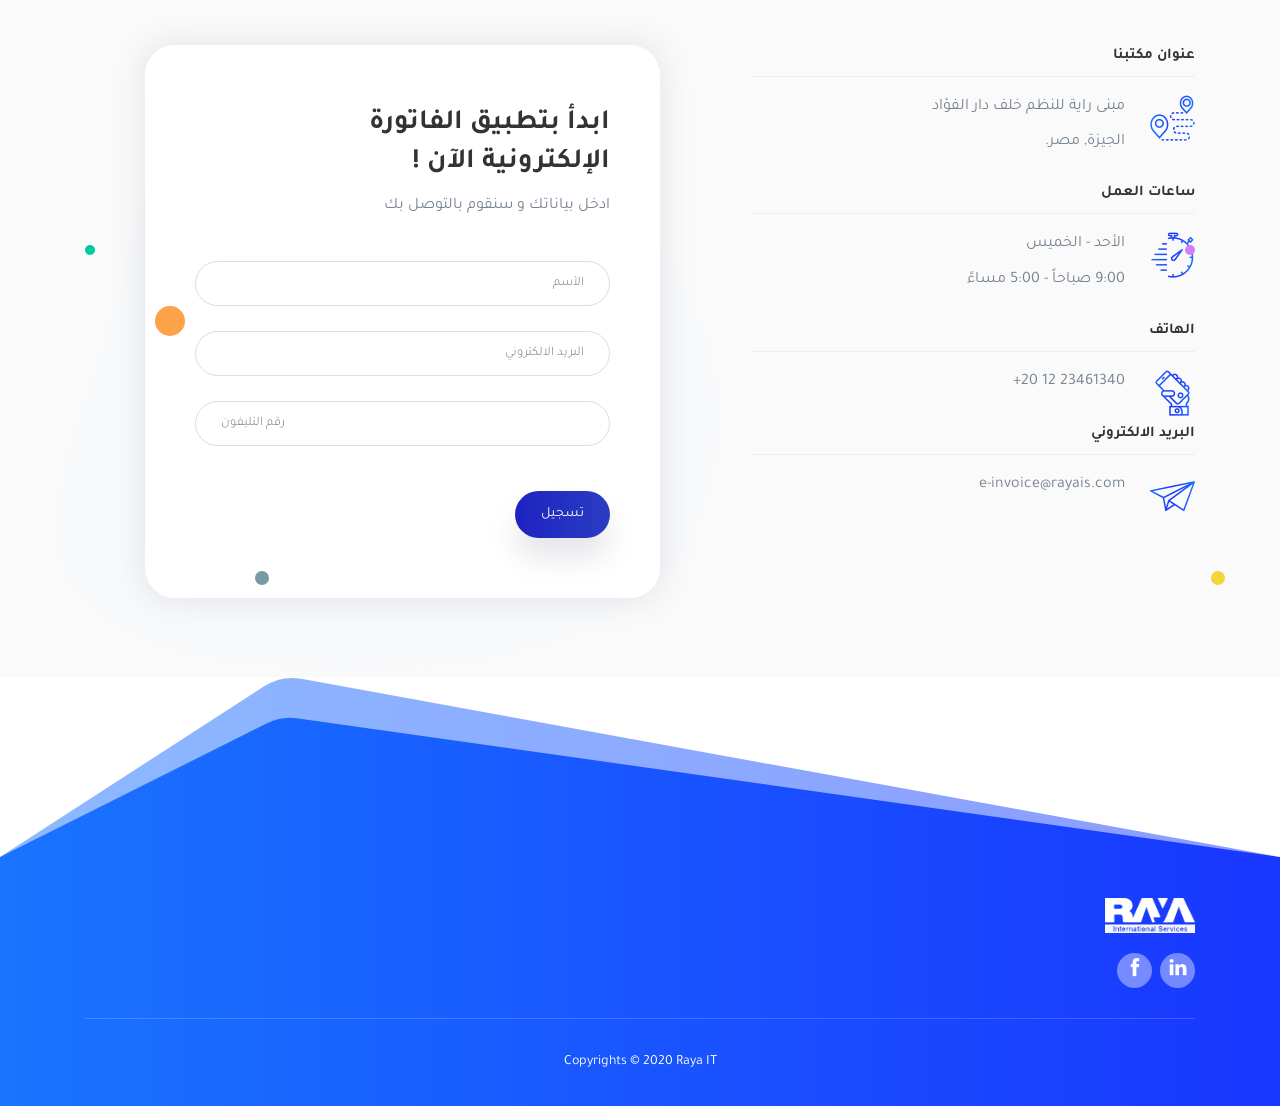
==== commit 2c2ded29: "typos" ====
--- a/index.html
+++ b/index.html
@@ -24,6 +24,18 @@
           <script src="js/html5shiv.min.js"></script>
           <script src="js/respond.min.js"></script>
         <![endif]-->
+		
+		<!-- Global site tag (gtag.js) - Google Ads: 439755269 -->
+		<script async src="https://www.googletagmanager.com/gtag/js?id=AW-439755269"></script>
+		<script>
+		  window.dataLayer = window.dataLayer || [];
+		  function gtag(){dataLayer.push(arguments);}
+		  gtag('js', new Date());
+
+		  gtag('config', 'AW-439755269');
+		</script>
+
+		
     </head>
     <body>
         <!-- preloader -->
@@ -130,7 +142,7 @@
                              </div>
                             <div class="feature-content">
                                 <h3>التكامل</h3>
-                                <p>ميكنة كاملة مع نظام الضرائب، سواء لديك نظام محاسيي قائم (Oracle, SAP, Other Financials System) أو لا</p>
+                                <p>ميكنة كاملة مع نظام الضرائب، سواء لديك نظام محاسبي قائم (Oracle, SAP, Other Financials System) أو لا</p>
                             </div>
                         </div>
                         <div class="feature-block">
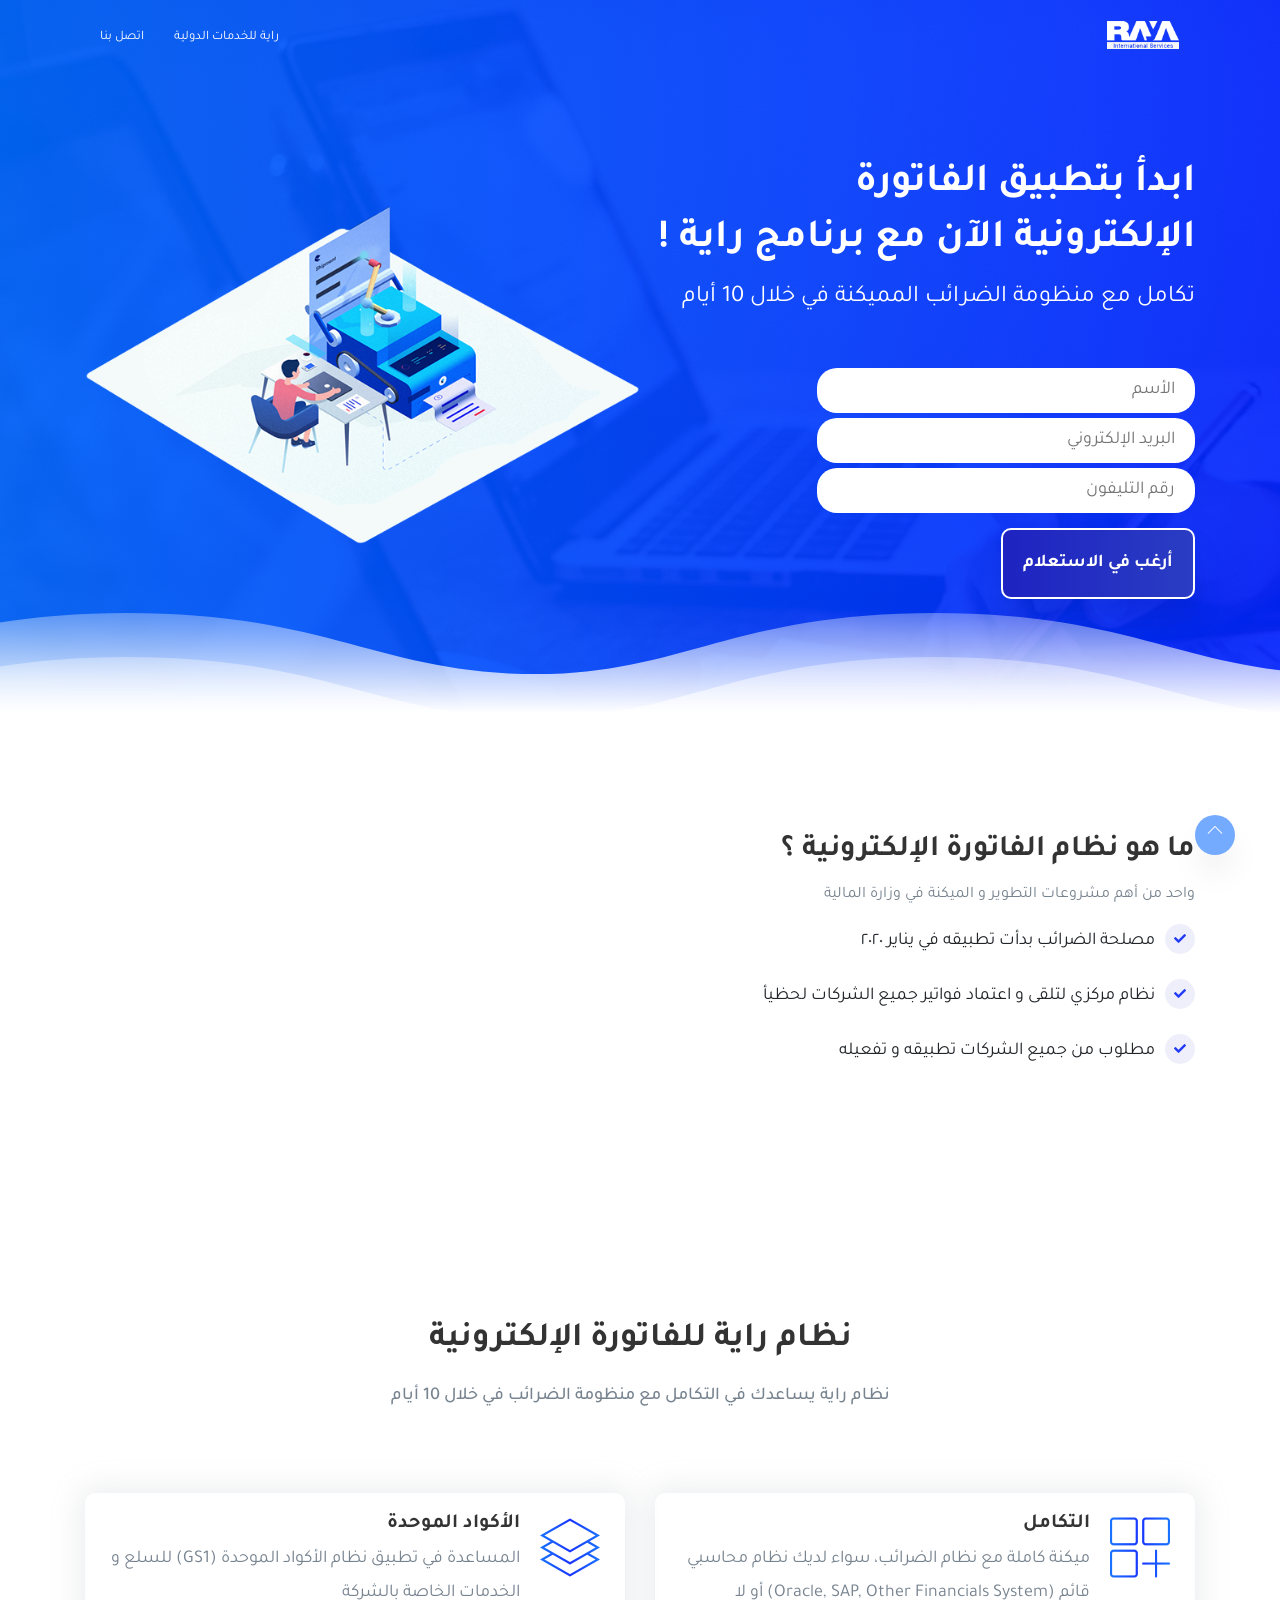
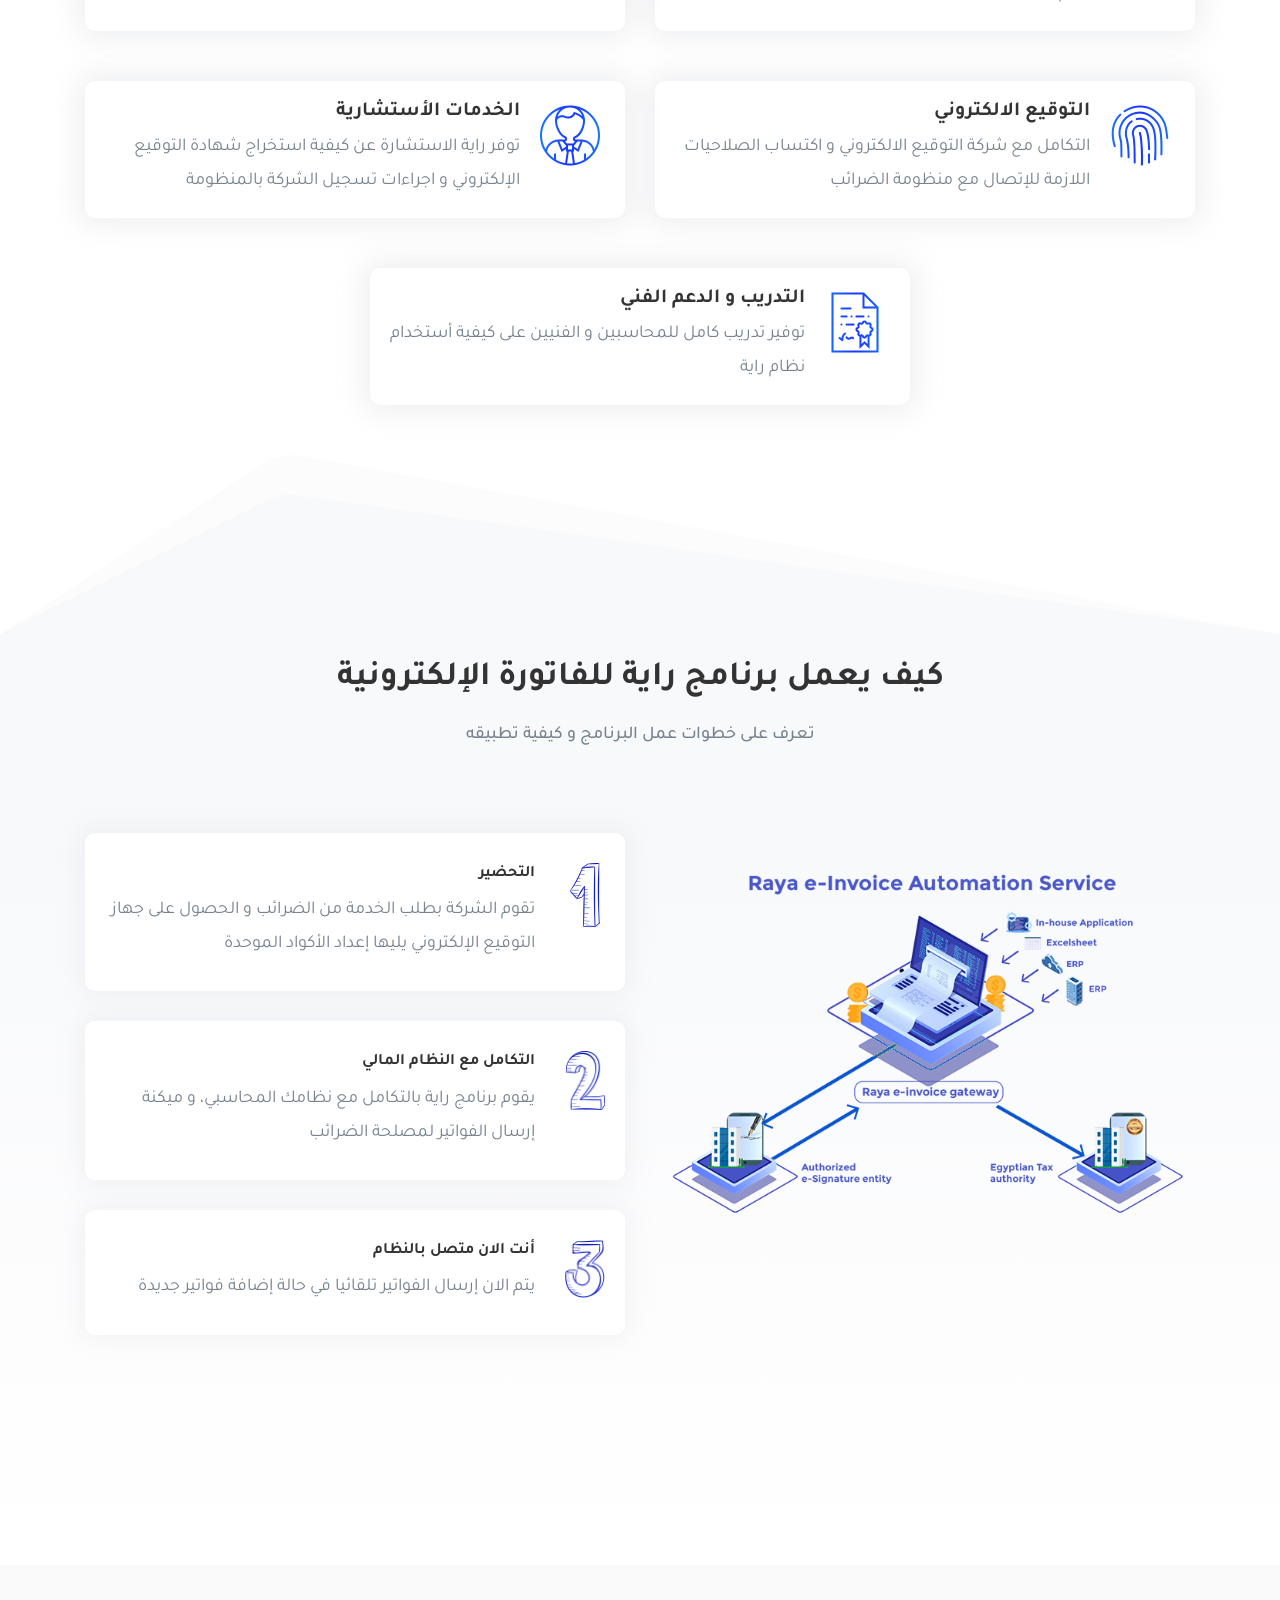
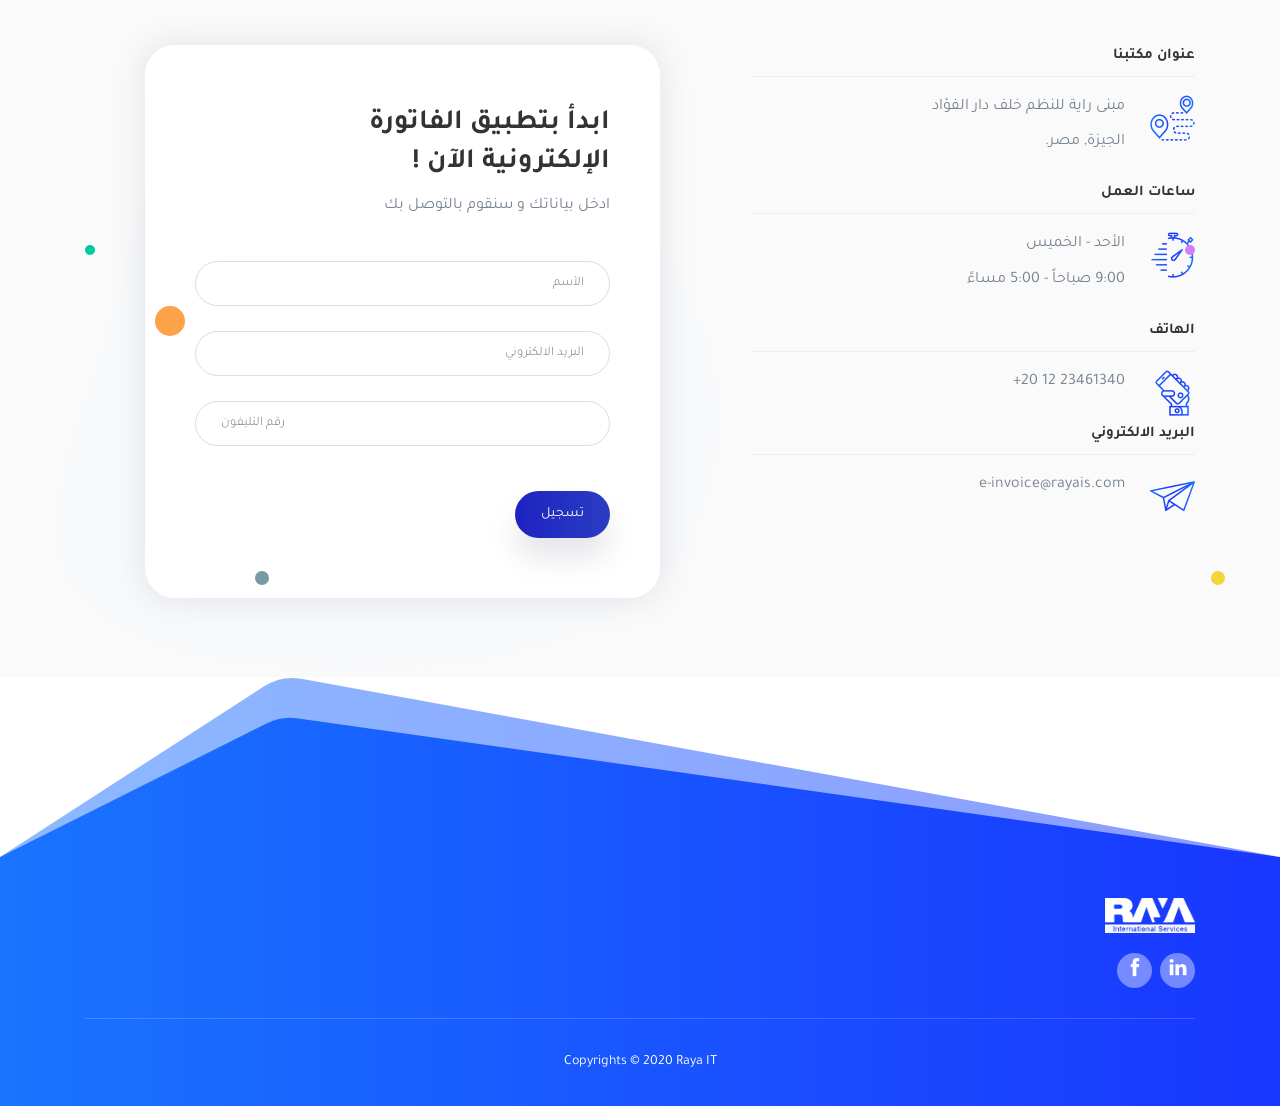
==== commit f0d8a8cd: "added document" ====
--- a/index.html
+++ b/index.html
@@ -35,6 +35,16 @@
 		  gtag('config', 'AW-439755269');
 		</script>
 
+        <!-- Global site tag (gtag.js) - Google Analytics -->
+        <script async src="https://www.googletagmanager.com/gtag/js?id=G-KHJMM6CCPK"></script>
+        <script>
+        window.dataLayer = window.dataLayer || [];
+        function gtag(){dataLayer.push(arguments);}
+        gtag('js', new Date());
+
+        gtag('config', 'G-KHJMM6CCPK');
+        </script>
+
 		
     </head>
     <body>
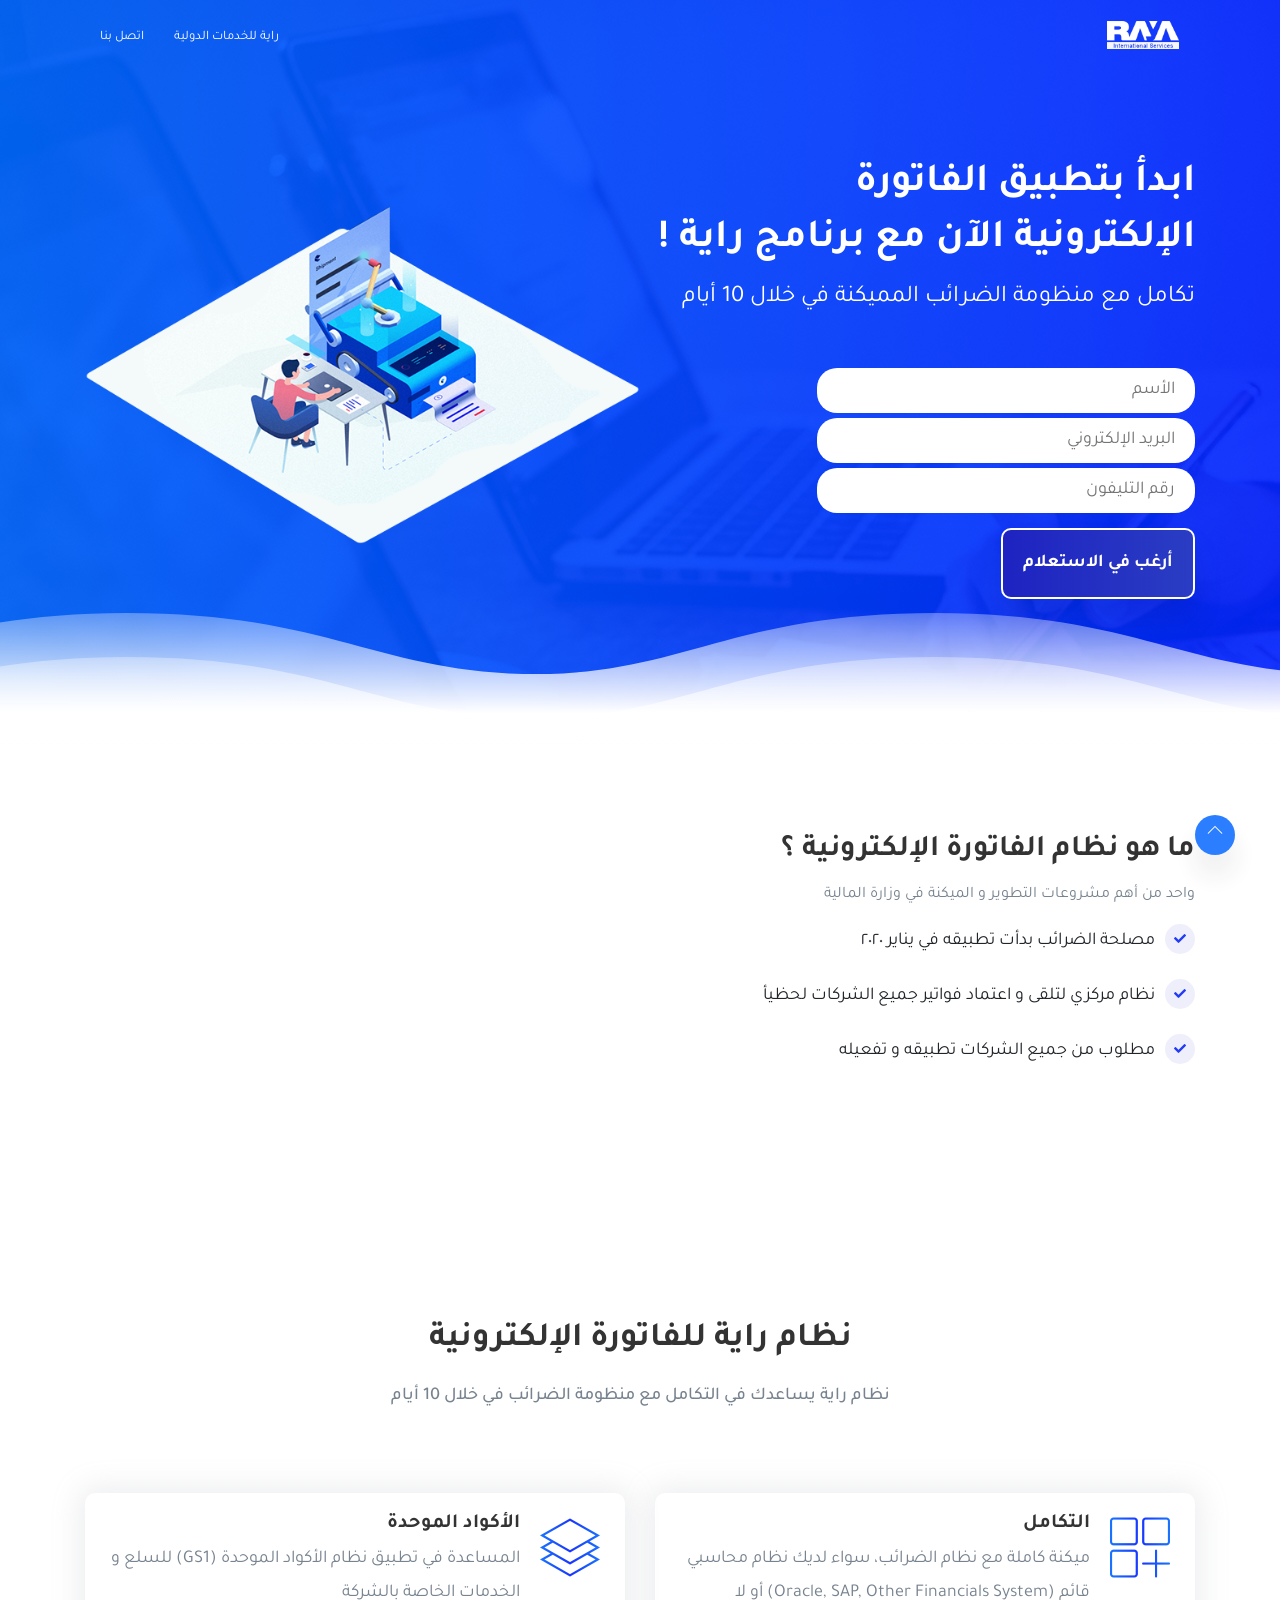
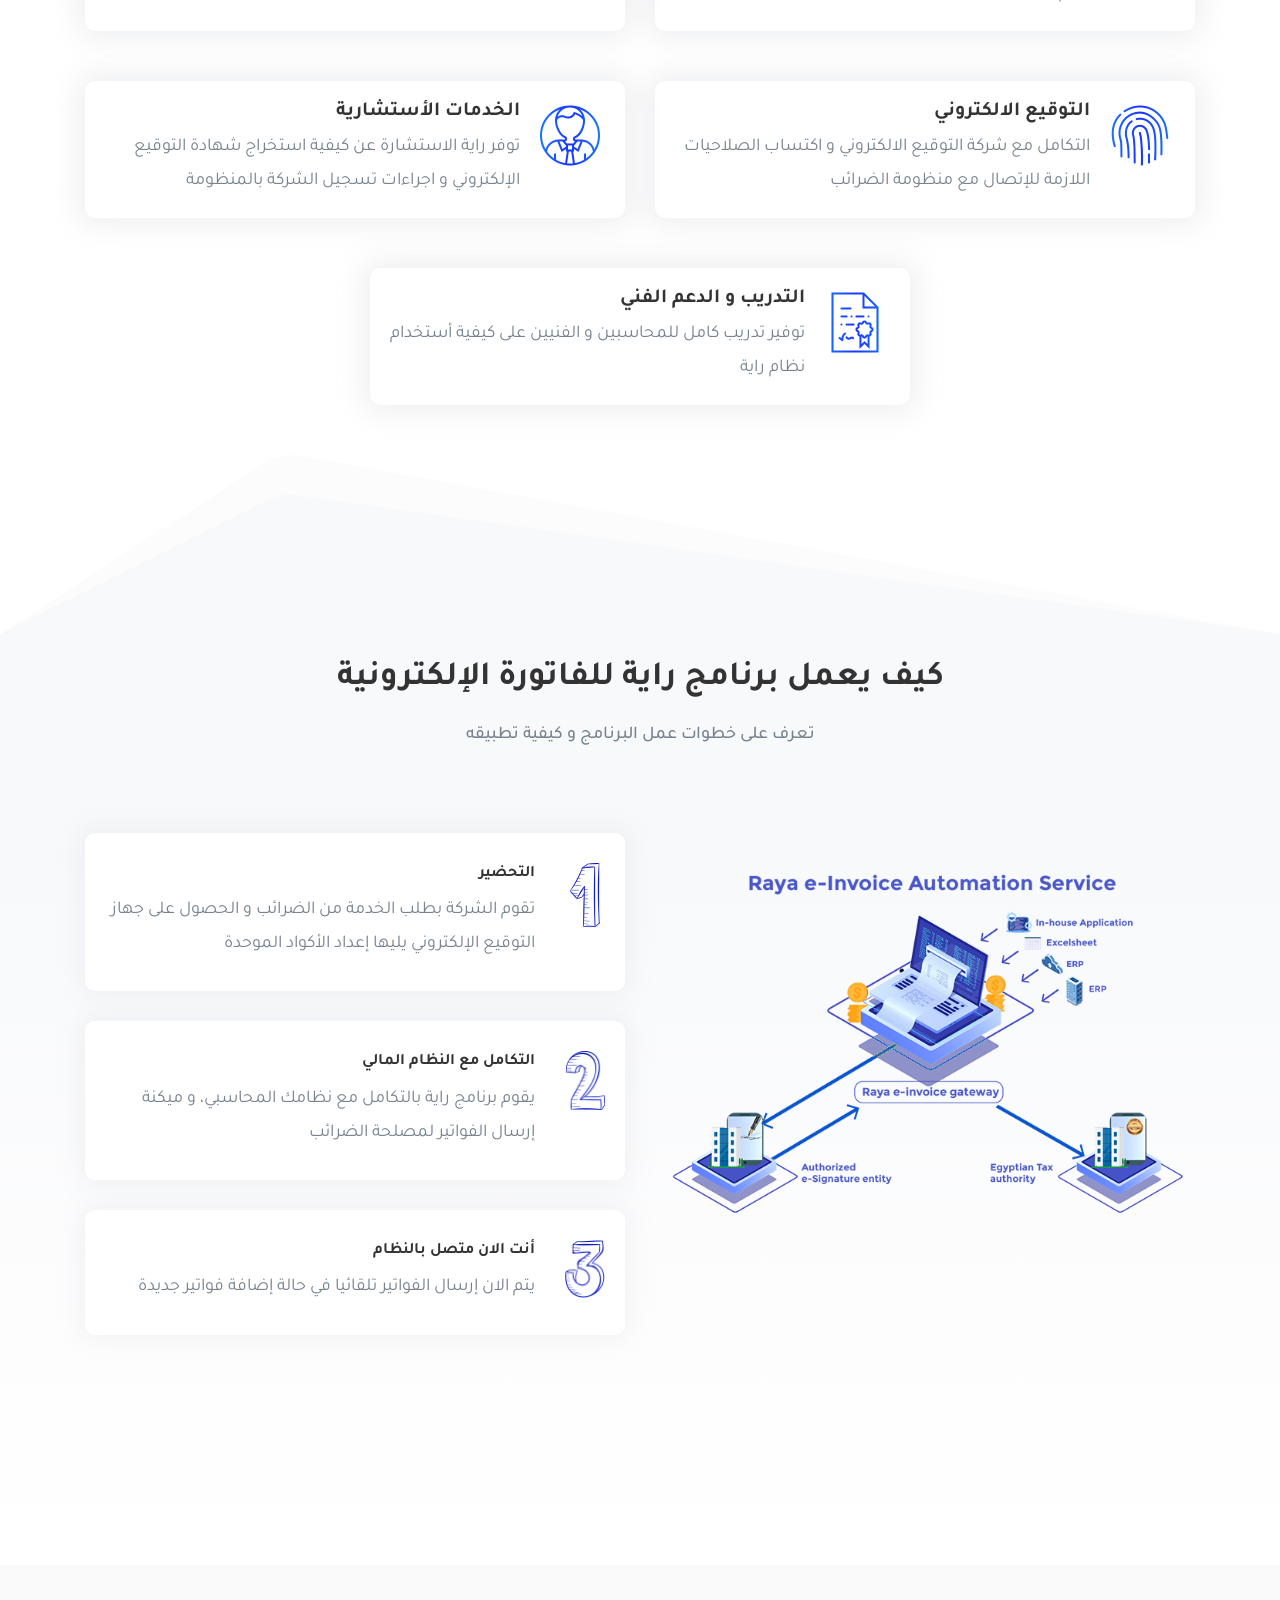
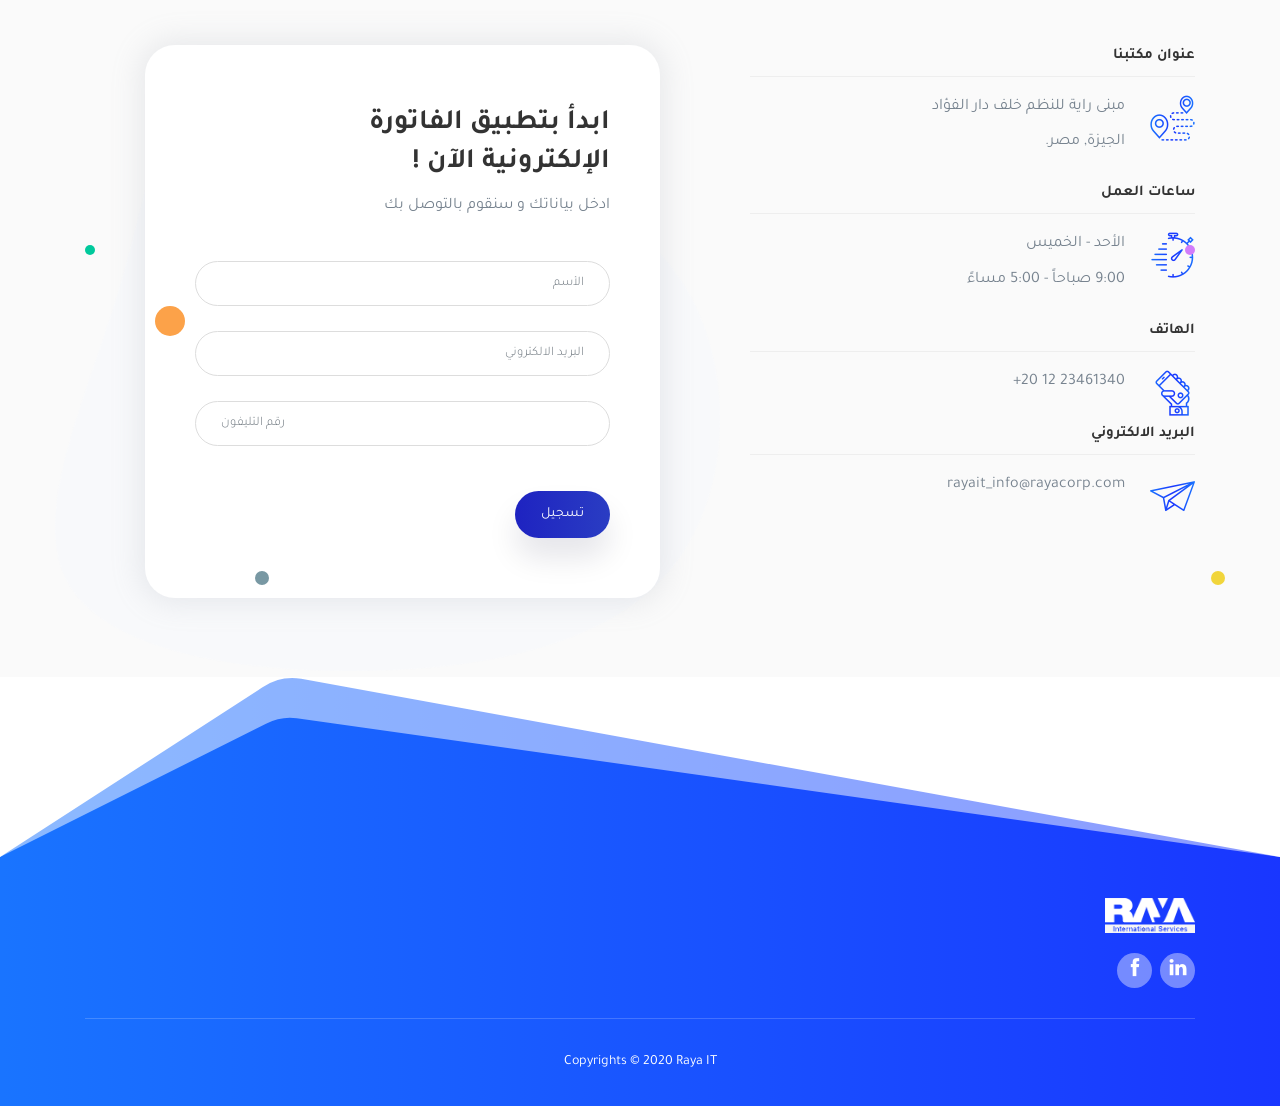
==== commit a59ac15f: "updates to email" ====
--- a/index.html
+++ b/index.html
@@ -32,18 +32,9 @@
 		  function gtag(){dataLayer.push(arguments);}
 		  gtag('js', new Date());
 
-		  gtag('config', 'AW-439755269');
+          gtag('config', 'AW-439755269');
+          gtag('config', 'G-KHJMM6CCPK');
 		</script>
-
-        <!-- Global site tag (gtag.js) - Google Analytics -->
-        <script async src="https://www.googletagmanager.com/gtag/js?id=G-KHJMM6CCPK"></script>
-        <script>
-        window.dataLayer = window.dataLayer || [];
-        function gtag(){dataLayer.push(arguments);}
-        gtag('js', new Date());
-
-        gtag('config', 'G-KHJMM6CCPK');
-        </script>
 
 		
     </head>
@@ -620,7 +611,7 @@
                                 <div class="contact-block-side">
                                     <i class="flaticon-paper-plane-1"></i>
                                     <p>
-                                        <span> e-invoice@rayais.com</span>
+                                        <span>rayait_info@rayacorp.com</span>
                                     </p>
                                 </div>
                             </div>
@@ -715,5 +706,22 @@
         <script src="js/scrollIt.min.js"></script>
         <!-- Main Script -->
         <script src="js/script.js"></script>
+        <!-- Linkedin Insight Tag -->
+
+        <script type="text/javascript">
+            _linkedin_partner_id = "3160633";
+            window._linkedin_data_partner_ids = window._linkedin_data_partner_ids || [];
+            window._linkedin_data_partner_ids.push(_linkedin_partner_id);
+            </script><script type="text/javascript">
+            (function(){var s = document.getElementsByTagName("script")[0];
+            var b = document.createElement("script");
+            b.type = "text/javascript";b.async = true;
+            b.src = "https://snap.licdn.com/li.lms-analytics/insight.min.js";
+            s.parentNode.insertBefore(b, s);})();
+            </script>
+            <noscript>
+            <img height="1" width="1" style="display:none;" alt="" src="https://px.ads.linkedin.com/collect/?pid=3160633&fmt=gif" />
+            </noscript>
+
     </body>
 </html>
